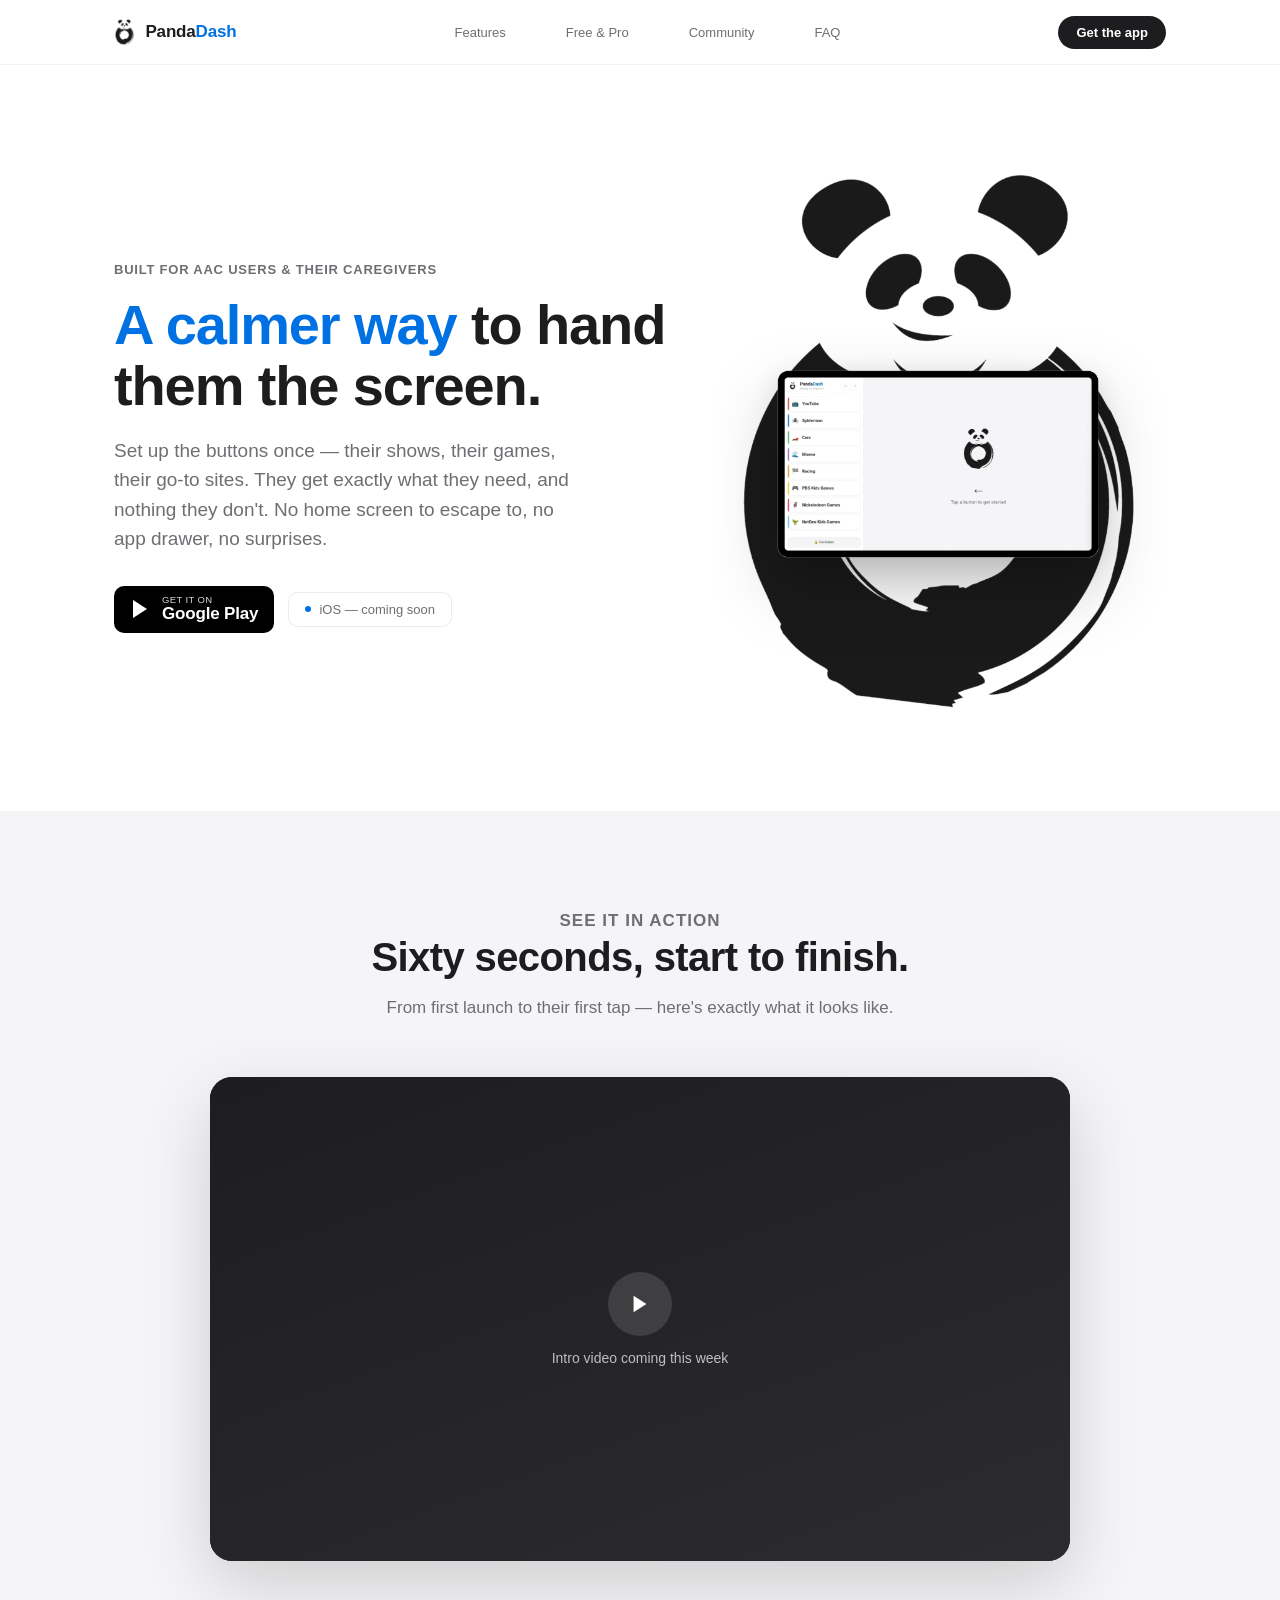
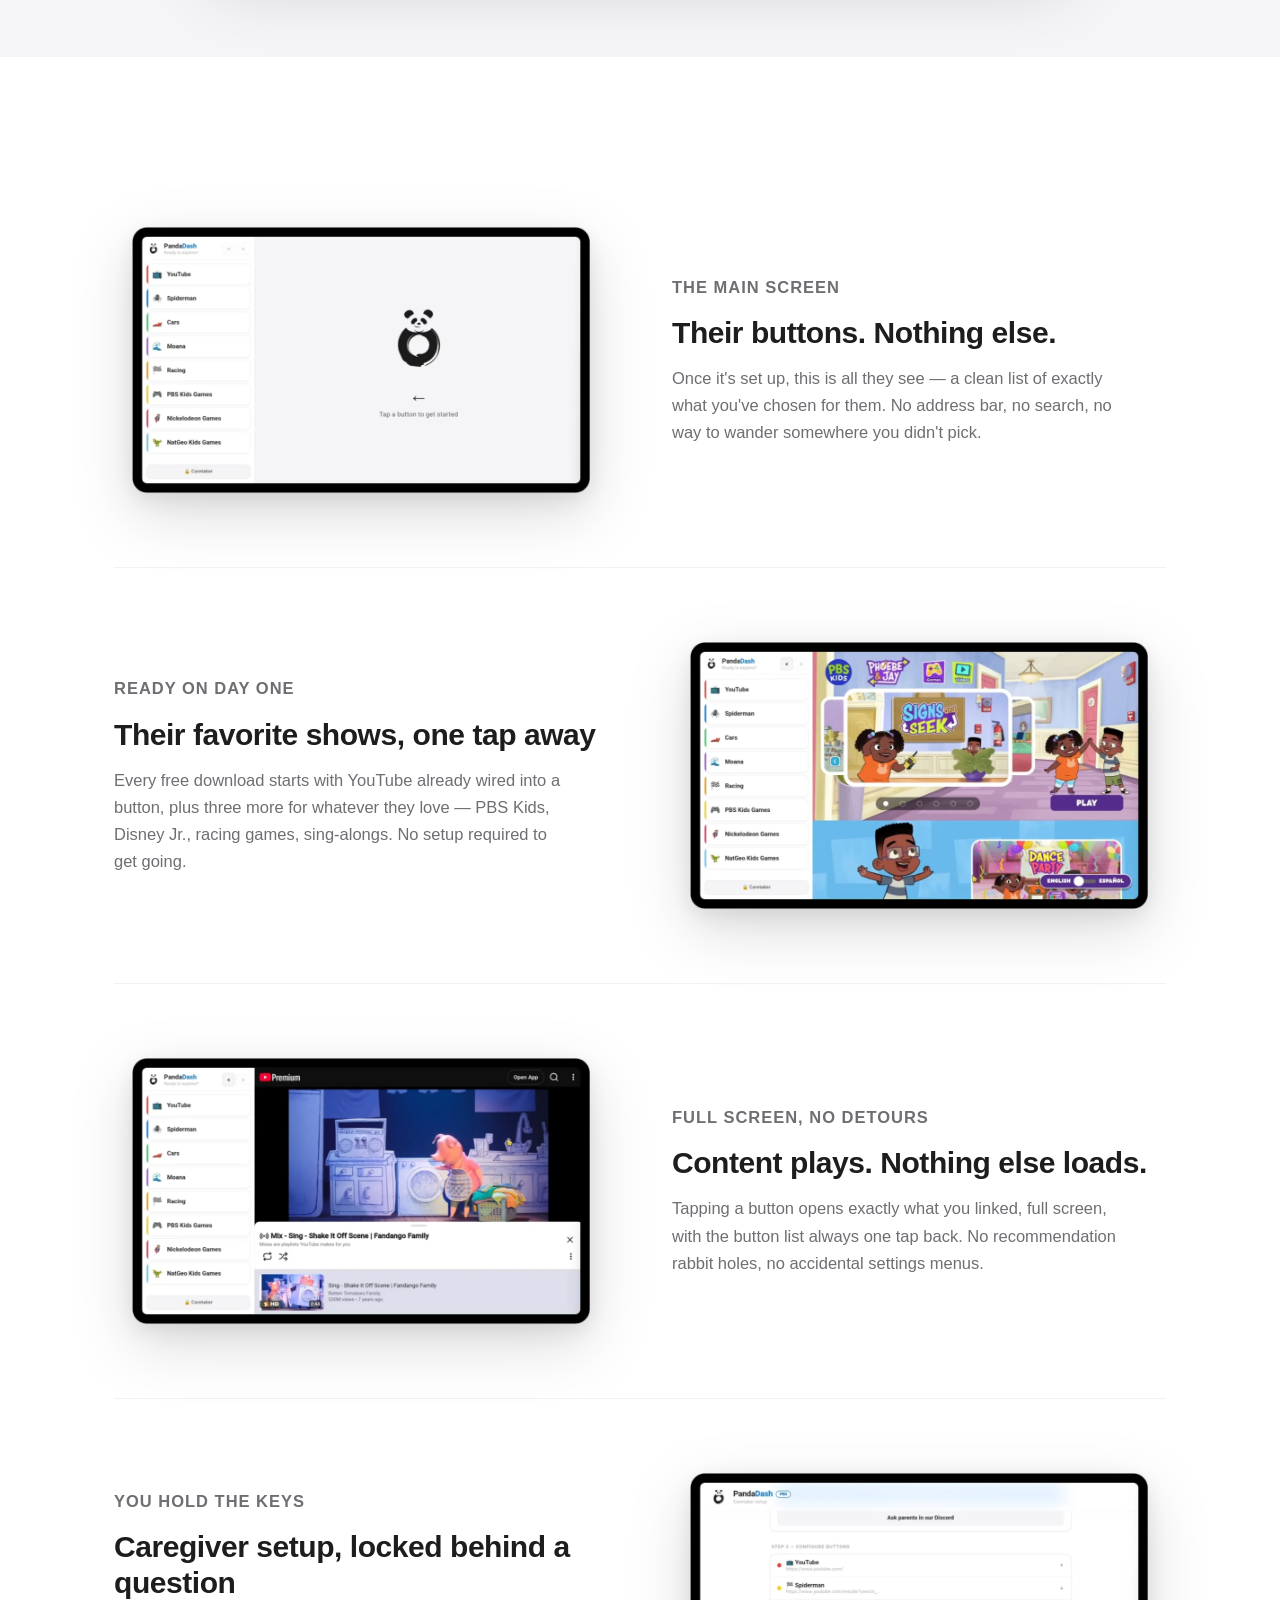
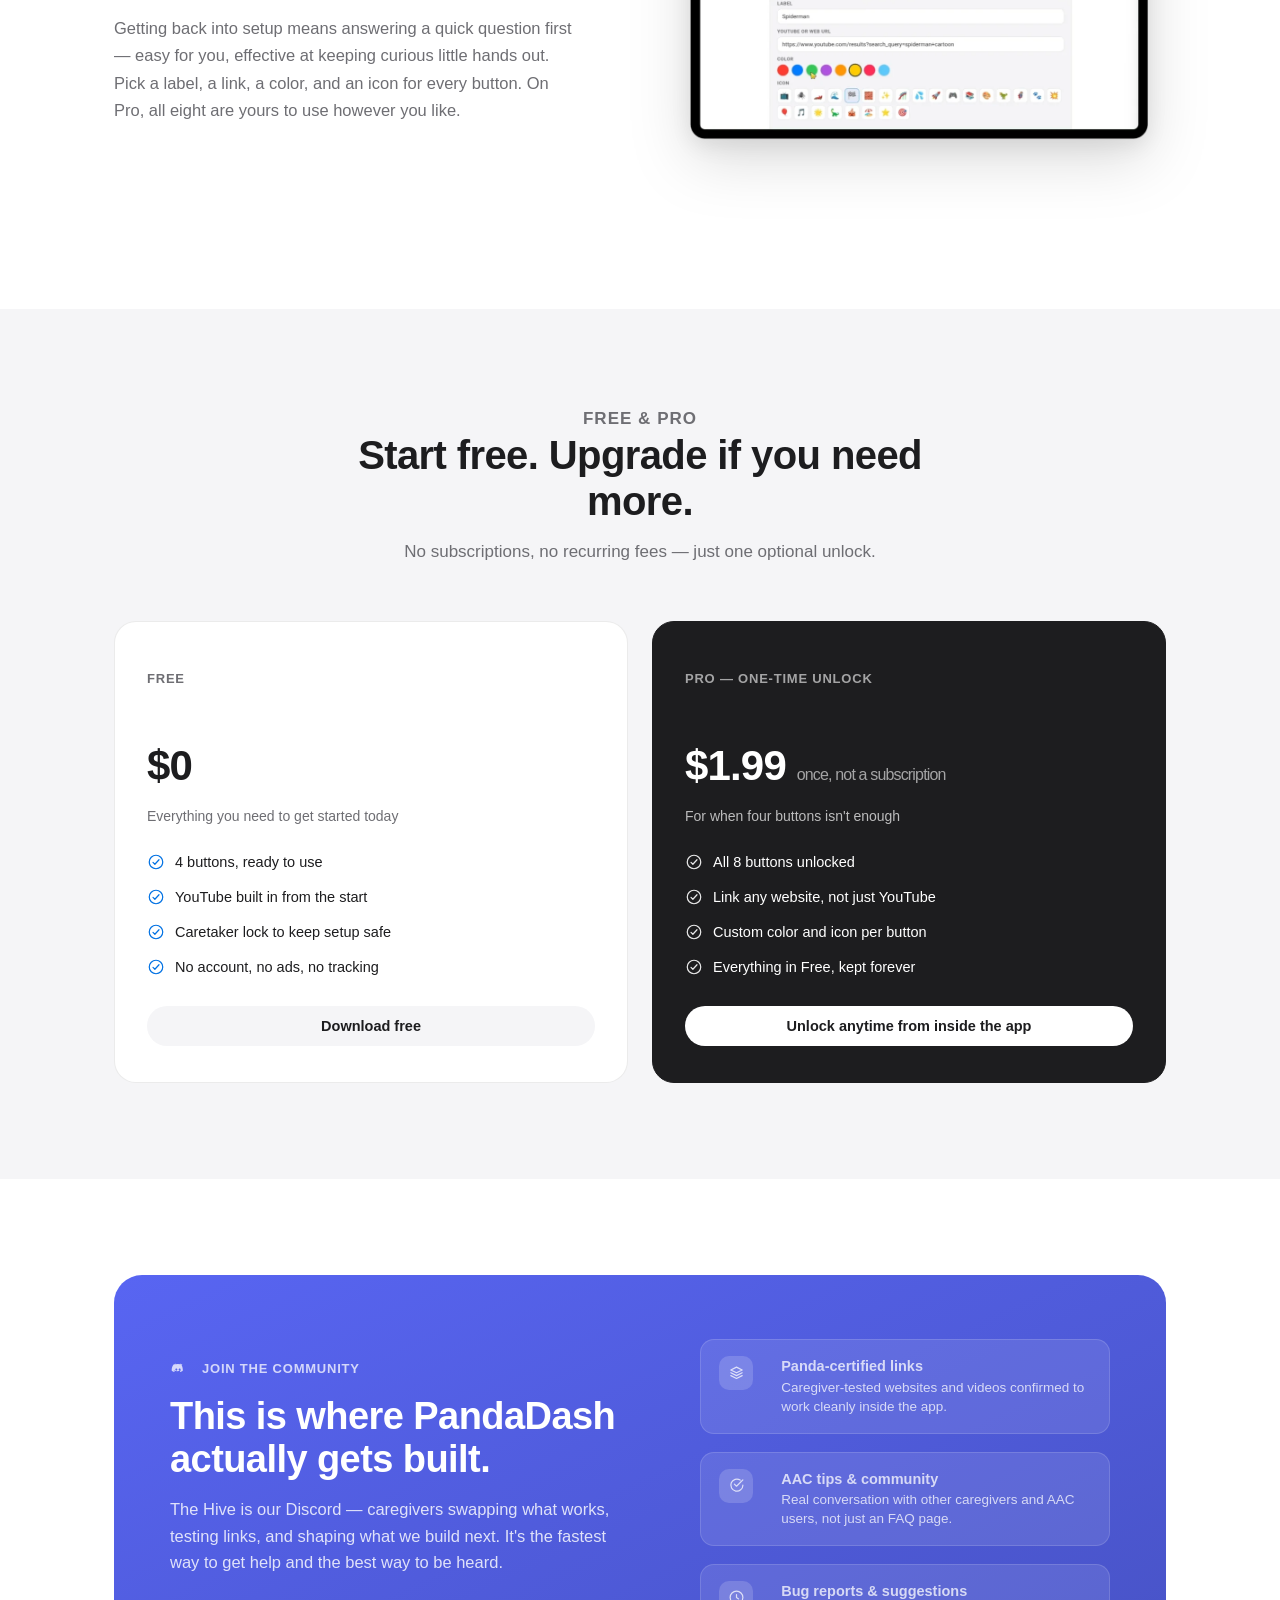
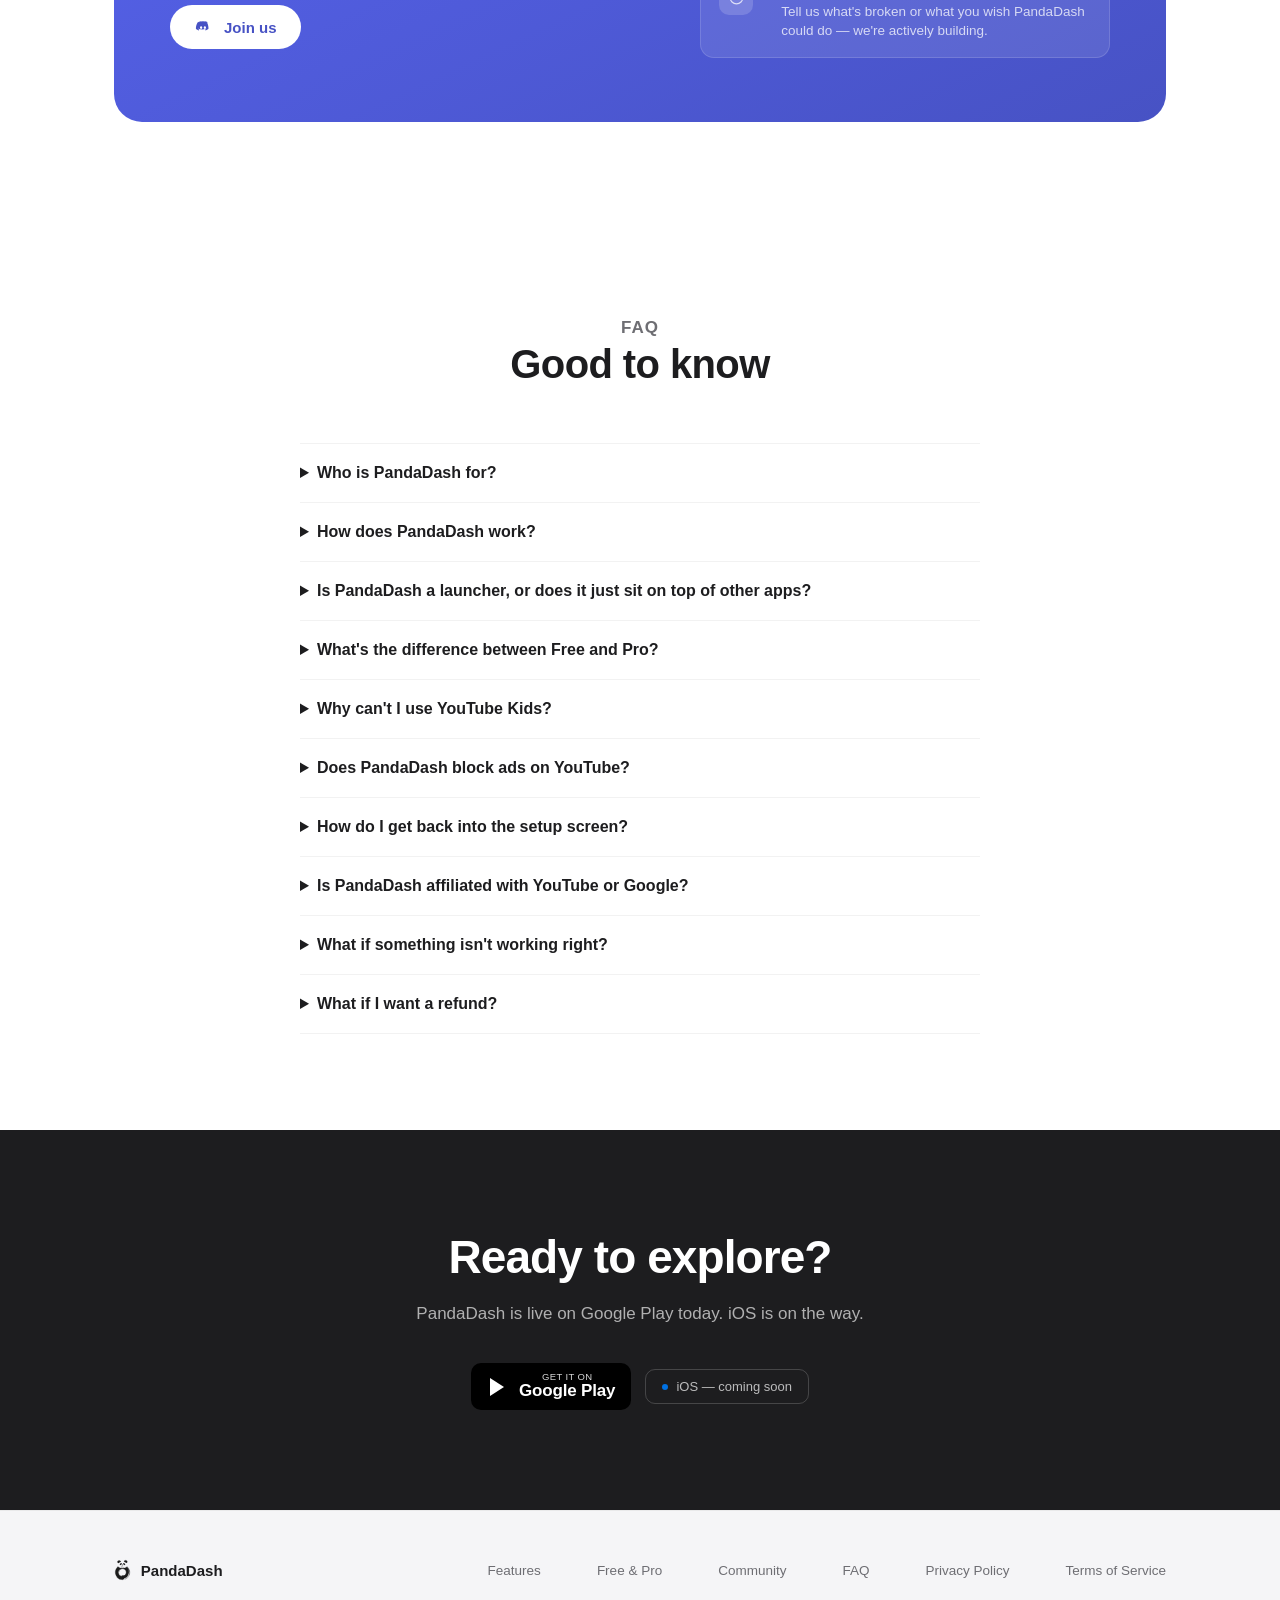
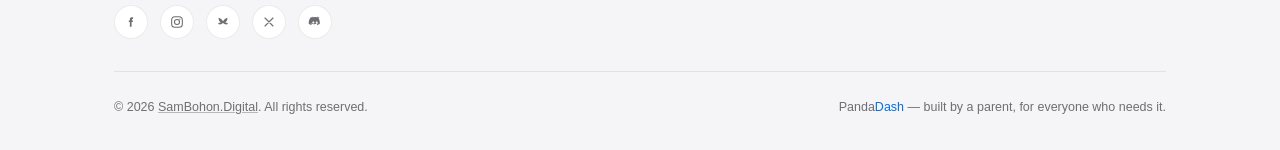
==== index.html @ 67d3b754 "PandaDash website" ====
<!DOCTYPE html>
<html lang="en">
<head>
<meta charset="UTF-8" />
<meta name="viewport" content="width=device-width, initial-scale=1" />
<title>PandaDash AAC — A calmer way to hand them the screen</title>
<meta name="description" content="PandaDash AAC turns any tablet into a simple set of buttons — their shows, their games, nothing else. Built for AAC users, kids, and the caregivers who set them up. Free on Google Play, iOS coming soon." />

<meta property="og:type" content="website" />
<meta property="og:title" content="PandaDash AAC — A calmer way to hand them the screen" />
<meta property="og:description" content="A distraction-free kiosk browser for AAC users and the people who care for them. Free on Google Play." />
<meta property="og:image" content="assets/social-preview.jpg" />
<meta property="og:url" content="https://pandadash.app/" />
<meta name="twitter:card" content="summary_large_image" />
<meta name="twitter:title" content="PandaDash AAC" />
<meta name="twitter:description" content="A calmer way to hand them the screen." />
<meta name="twitter:image" content="assets/social-preview.jpg" />

<meta name="theme-color" content="#1d1d1f" />
<link rel="icon" href="assets/favicon.ico" sizes="any" />
<link rel="apple-touch-icon" href="assets/apple-touch-icon.png" />
<link rel="stylesheet" href="css/styles.css" />
</head>
<body>

<a href="#main" class="visually-hidden-focusable" style="position:absolute;left:-9999px;">Skip to content</a>

<!-- ============ NAV ============ -->
<nav class="site-nav">
  <div class="wrap">
    <a href="#main" class="brand">
      <img src="assets/logo-mark-64.png" alt="" width="28" height="28" />
      <span class="word">Panda<span class="dash">Dash</span></span>
    </a>
    <div class="nav-links">
      <a href="#features">Features</a>
      <a href="#pricing">Free &amp; Pro</a>
      <a href="#community">Community</a>
      <a href="#faq">FAQ</a>
    </div>
    <a href="#download" class="nav-cta">Get the app</a>
  </div>
</nav>

<main id="main">

  <!-- ============ HERO ============ -->
  <header class="hero">
    <div class="wrap">
      <div>
        <p class="eyebrow">Built for AAC users &amp; their caregivers</p>
        <h1><span class="dash">A calmer way</span> to hand them the screen.</h1>
        <p class="lede">Set up the buttons once — their shows, their games, their go-to sites. They get exactly what they need, and nothing they don't. No home screen to escape to, no app drawer, no surprises.</p>
        <div class="btn-row" id="download">
          <a class="play-badge" href="#" aria-label="Get PandaDash on Google Play">
            <svg viewBox="0 0 24 24" fill="none" xmlns="http://www.w3.org/2000/svg"><path d="M5 3L19 12L5 21V3Z" fill="#fff"/></svg>
            <span class="badge-text"><small>GET IT ON</small><strong>Google Play</strong></span>
          </a>
          <span class="ios-badge"><span class="dot"></span> iOS — coming soon</span>
        </div>
      </div>
      <div class="hero-stage">
        <img src="assets/device-kiosk-main.webp" class="hero-float" alt="PandaDash main screen showing a column of large labeled buttons including YouTube, Spiderman, Cars, and Moana" />
      </div>
    </div>
  </header>

  <!-- ============ VIDEO ============ -->
  <section class="bg-mist">
    <div class="wrap">
      <div class="section-head center">
        <p class="eyebrow">See it in action</p>
        <h2>Sixty seconds, start to finish.</h2>
        <p>From first launch to their first tap — here's exactly what it looks like.</p>
      </div>
      <div class="video-frame" id="video-frame">
        <div class="video-fallback">
          <div class="play-circle">
            <svg viewBox="0 0 24 24" xmlns="http://www.w3.org/2000/svg"><path d="M5 3L19 12L5 21V3Z" fill="#fff"/></svg>
          </div>
          <p>Intro video coming this week</p>
        </div>
      </div>
    </div>
  </section>

  <!-- ============ FEATURES ============ -->
  <section id="features">
    <div class="wrap">

      <div class="feature-row">
        <div class="feature-media">
          <img src="assets/device-kiosk-main.webp" alt="PandaDash main screen showing a column of large labeled buttons including YouTube, Spiderman, Cars, and Moana" />
        </div>
        <div class="feature-copy">
          <p class="eyebrow">The main screen</p>
          <h3>Their buttons. Nothing else.</h3>
          <p>Once it's set up, this is all they see — a clean list of exactly what you've chosen for them. No address bar, no search, no way to wander somewhere you didn't pick.</p>
        </div>
      </div>

      <div class="feature-row reverse">
        <div class="feature-media">
          <img src="assets/device-pbskids.webp" alt="A PBS Kids game called Signs and Seek open inside PandaDash" />
        </div>
        <div class="feature-copy">
          <p class="eyebrow">Ready on day one</p>
          <h3>Their favorite shows, one tap away</h3>
          <p>Every free download starts with YouTube already wired into a button, plus three more for whatever they love — PBS Kids, Disney Jr., racing games, sing-alongs. No setup required to get going.</p>
        </div>
      </div>

      <div class="feature-row">
        <div class="feature-media">
          <img src="assets/device-youtube.webp" alt="A YouTube Premium video playing full width inside PandaDash, with the button list still visible on the left" />
        </div>
        <div class="feature-copy">
          <p class="eyebrow">Full screen, no detours</p>
          <h3>Content plays. Nothing else loads.</h3>
          <p>Tapping a button opens exactly what you linked, full screen, with the button list always one tap back. No recommendation rabbit holes, no accidental settings menus.</p>
        </div>
      </div>

      <div class="feature-row reverse">
        <div class="feature-media">
          <img src="assets/device-caretaker.webp" alt="The PandaDash caretaker setup screen, showing a button being configured with a label, URL, color, and icon" />
        </div>
        <div class="feature-copy">
          <p class="eyebrow">You hold the keys</p>
          <h3>Caregiver setup, locked behind a question</h3>
          <p>Getting back into setup means answering a quick question first — easy for you, effective at keeping curious little hands out. Pick a label, a link, a color, and an icon for every button. On Pro, all eight are yours to use however you like.</p>
        </div>
      </div>

    </div>
  </section>

  <!-- ============ PRICING ============ -->
  <section class="bg-mist" id="pricing">
    <div class="wrap">
      <div class="section-head center">
        <p class="eyebrow">Free &amp; Pro</p>
        <h2>Start free. Upgrade if you need more.</h2>
        <p>No subscriptions, no recurring fees — just one optional unlock.</p>
      </div>

      <div class="plans">
        <div class="plan-card">
          <p class="plan-name">Free</p>
          <p class="plan-price">$0</p>
          <p class="plan-sub">Everything you need to get started today</p>
          <ul class="plan-list">
            <li><svg viewBox="0 0 24 24" fill="none"><circle cx="12" cy="12" r="9" stroke="currentColor" stroke-width="1.6"/><path d="M8 12.5L10.5 15L16 9" stroke="currentColor" stroke-width="1.6" stroke-linecap="round" stroke-linejoin="round"/></svg> 4 buttons, ready to use</li>
            <li><svg viewBox="0 0 24 24" fill="none"><circle cx="12" cy="12" r="9" stroke="currentColor" stroke-width="1.6"/><path d="M8 12.5L10.5 15L16 9" stroke="currentColor" stroke-width="1.6" stroke-linecap="round" stroke-linejoin="round"/></svg> YouTube built in from the start</li>
            <li><svg viewBox="0 0 24 24" fill="none"><circle cx="12" cy="12" r="9" stroke="currentColor" stroke-width="1.6"/><path d="M8 12.5L10.5 15L16 9" stroke="currentColor" stroke-width="1.6" stroke-linecap="round" stroke-linejoin="round"/></svg> Caretaker lock to keep setup safe</li>
            <li><svg viewBox="0 0 24 24" fill="none"><circle cx="12" cy="12" r="9" stroke="currentColor" stroke-width="1.6"/><path d="M8 12.5L10.5 15L16 9" stroke="currentColor" stroke-width="1.6" stroke-linecap="round" stroke-linejoin="round"/></svg> No account, no ads, no tracking</li>
          </ul>
          <a class="plan-cta" href="#download">Download free</a>
        </div>

        <div class="plan-card pro">
          <p class="plan-name">Pro — one-time unlock</p>
          <p class="plan-price">$1.99 <small>once, not a subscription</small></p>
          <p class="plan-sub">For when four buttons isn't enough</p>
          <ul class="plan-list">
            <li><svg viewBox="0 0 24 24" fill="none"><circle cx="12" cy="12" r="9" stroke="currentColor" stroke-width="1.6"/><path d="M8 12.5L10.5 15L16 9" stroke="currentColor" stroke-width="1.6" stroke-linecap="round" stroke-linejoin="round"/></svg> All 8 buttons unlocked</li>
            <li><svg viewBox="0 0 24 24" fill="none"><circle cx="12" cy="12" r="9" stroke="currentColor" stroke-width="1.6"/><path d="M8 12.5L10.5 15L16 9" stroke="currentColor" stroke-width="1.6" stroke-linecap="round" stroke-linejoin="round"/></svg> Link any website, not just YouTube</li>
            <li><svg viewBox="0 0 24 24" fill="none"><circle cx="12" cy="12" r="9" stroke="currentColor" stroke-width="1.6"/><path d="M8 12.5L10.5 15L16 9" stroke="currentColor" stroke-width="1.6" stroke-linecap="round" stroke-linejoin="round"/></svg> Custom color and icon per button</li>
            <li><svg viewBox="0 0 24 24" fill="none"><circle cx="12" cy="12" r="9" stroke="currentColor" stroke-width="1.6"/><path d="M8 12.5L10.5 15L16 9" stroke="currentColor" stroke-width="1.6" stroke-linecap="round" stroke-linejoin="round"/></svg> Everything in Free, kept forever</li>
          </ul>
          <span class="plan-cta">Unlock anytime from inside the app</span>
        </div>
      </div>
    </div>
  </section>

  <!-- ============ COMMUNITY / DISCORD ============ -->
  <section id="community">
    <div class="wrap">
      <div class="community">
        <div class="community-grid">
          <div>
            <p class="eyebrow">
              <svg viewBox="0 0 24 24" fill="currentColor" aria-hidden="true"><path d="M18.9 5.5a17 17 0 0 0-3.9-1.3l-.2.4c1.3.4 2.5.9 3.6 1.6a13 13 0 0 0-13 0c1.1-.7 2.3-1.2 3.6-1.6L8.8 4.2A17 17 0 0 0 5 5.5C3 8.6 2.4 11.7 2.6 14.7a12 12 0 0 0 3.7 1.9l.8-1.3c-.6-.2-1.2-.5-1.7-.8.1-.1.3-.2.4-.3a13 13 0 0 0 10.2 0c.1.1.3.2.4.3-.5.3-1.1.6-1.7.8l.8 1.3a12 12 0 0 0 3.7-1.9c.3-3.4-.5-6.5-2-9.2ZM9.5 14.5c-.8 0-1.5-.8-1.5-1.7s.7-1.7 1.5-1.7 1.5.8 1.5 1.7-.7 1.7-1.5 1.7Zm5 0c-.8 0-1.5-.8-1.5-1.7s.7-1.7 1.5-1.7 1.5.8 1.5 1.7-.7 1.7-1.5 1.7Z"/></svg>
              Join the community
            </p>
            <h2>This is where PandaDash actually gets built.</h2>
            <p class="lede">The Hive is our Discord — caregivers swapping what works, testing links, and shaping what we build next. It's the fastest way to get help and the best way to be heard.</p>
            <a class="community-cta" href="https://discord.gg/t9SSaY4AzX" target="_blank" rel="noopener">
              <svg viewBox="0 0 24 24" fill="currentColor" aria-hidden="true"><path d="M18.9 5.5a17 17 0 0 0-3.9-1.3l-.2.4c1.3.4 2.5.9 3.6 1.6a13 13 0 0 0-13 0c1.1-.7 2.3-1.2 3.6-1.6L8.8 4.2A17 17 0 0 0 5 5.5C3 8.6 2.4 11.7 2.6 14.7a12 12 0 0 0 3.7 1.9l.8-1.3c-.6-.2-1.2-.5-1.7-.8.1-.1.3-.2.4-.3a13 13 0 0 0 10.2 0c.1.1.3.2.4.3-.5.3-1.1.6-1.7.8l.8 1.3a12 12 0 0 0 3.7-1.9c.3-3.4-.5-6.5-2-9.2ZM9.5 14.5c-.8 0-1.5-.8-1.5-1.7s.7-1.7 1.5-1.7 1.5.8 1.5 1.7-.7 1.7-1.5 1.7Zm5 0c-.8 0-1.5-.8-1.5-1.7s.7-1.7 1.5-1.7 1.5.8 1.5 1.7-.7 1.7-1.5 1.7Z"/></svg>
              Join us
            </a>
          </div>
          <ul class="community-list">
            <li>
              <span class="ico"><svg viewBox="0 0 24 24" fill="none" stroke="currentColor" stroke-width="1.7" stroke-linecap="round" stroke-linejoin="round"><path d="M12 3l8 4-8 4-8-4 8-4Z"/><path d="M4 11l8 4 8-4"/><path d="M4 15l8 4 8-4"/></svg></span>
              <span><strong>Panda-certified links</strong><span>Caregiver-tested websites and videos confirmed to work cleanly inside the app.</span></span>
            </li>
            <li>
              <span class="ico"><svg viewBox="0 0 24 24" fill="none" stroke="currentColor" stroke-width="1.7" stroke-linecap="round" stroke-linejoin="round"><path d="M21 11.5a8.5 8.5 0 1 1-3.8-7.1"/><path d="M21 4l-9 9-3-3"/></svg></span>
              <span><strong>AAC tips &amp; community</strong><span>Real conversation with other caregivers and AAC users, not just an FAQ page.</span></span>
            </li>
            <li>
              <span class="ico"><svg viewBox="0 0 24 24" fill="none" stroke="currentColor" stroke-width="1.7" stroke-linecap="round" stroke-linejoin="round"><circle cx="12" cy="12" r="9"/><path d="M12 8v4l3 2"/></svg></span>
              <span><strong>Bug reports &amp; suggestions</strong><span>Tell us what's broken or what you wish PandaDash could do — we're actively building.</span></span>
            </li>
          </ul>
        </div>
      </div>
    </div>
  </section>

  <!-- ============ FAQ ============ -->
  <section id="faq">
    <div class="wrap">
      <div class="section-head center">
        <p class="eyebrow">FAQ</p>
        <h2>Good to know</h2>
      </div>

      <div style="max-width:680px;margin:0 auto;">
        <details style="padding:20px 0;border-top:1px solid var(--line-soft);">
          <summary style="cursor:pointer;font-weight:600;font-size:16px;">Who is PandaDash for?</summary>
          <p style="color:var(--ink-soft);margin-top:10px;line-height:1.6;">PandaDash is built for caregivers supporting anyone who needs a calmer, distraction-free way to use a tablet — non-verbal children, AAC users of any age, adults with cognitive or sensory needs, or anyone who benefits from a simple, locked-down screen. It's not limited to kids.</p>
        </details>
        <details style="padding:20px 0;border-top:1px solid var(--line-soft);">
          <summary style="cursor:pointer;font-weight:600;font-size:16px;">How does PandaDash work?</summary>
          <p style="color:var(--ink-soft);margin-top:10px;line-height:1.6;">PandaDash loads the web version of sites like YouTube and gives you, the caregiver, control over which pages are accessible. You set up a handful of buttons in the setup screen, then hand the tablet over — the person using it sees only those buttons, nothing else.</p>
        </details>
        <details style="padding:20px 0;border-top:1px solid var(--line-soft);">
          <summary style="cursor:pointer;font-weight:600;font-size:16px;">Is PandaDash a launcher, or does it just sit on top of other apps?</summary>
          <p style="color:var(--ink-soft);margin-top:10px;line-height:1.6;">You choose. Option A sets PandaDash as the device's home screen, ideal for a tablet that's fully dedicated to this purpose. Option B uses Android's built-in Screen Pinning instead, which is better if the tablet is shared with others or you still want quick access to other apps.</p>
        </details>
        <details style="padding:20px 0;border-top:1px solid var(--line-soft);">
          <summary style="cursor:pointer;font-weight:600;font-size:16px;">What's the difference between Free and Pro?</summary>
          <p style="color:var(--ink-soft);margin-top:10px;line-height:1.6;">Free includes a YouTube button plus three configurable buttons (YouTube links only). Pro unlocks all eight buttons and lets you link to any website, not just YouTube. Pro is a one-time $1.99 purchase, not a subscription.</p>
        </details>
        <details style="padding:20px 0;border-top:1px solid var(--line-soft);">
          <summary style="cursor:pointer;font-weight:600;font-size:16px;">Why can't I use YouTube Kids?</summary>
          <p style="color:var(--ink-soft);margin-top:10px;line-height:1.6;">YouTube Kids actively blocks browser-based apps like PandaDash from running on top of it, so it isn't supported. We recommend regular YouTube with Restricted Mode turned on, and Google Family Link for stronger parental controls.</p>
        </details>
        <details style="padding:20px 0;border-top:1px solid var(--line-soft);">
          <summary style="cursor:pointer;font-weight:600;font-size:16px;">Does PandaDash block ads on YouTube?</summary>
          <p style="color:var(--ink-soft);margin-top:10px;line-height:1.6;">No — we don't control YouTube's behavior, including ads. If ad content is a concern, a YouTube Premium subscription removes ads entirely and is the most reliable way to keep that content out.</p>
        </details>
        <details style="padding:20px 0;border-top:1px solid var(--line-soft);">
          <summary style="cursor:pointer;font-weight:600;font-size:16px;">How do I get back into the setup screen?</summary>
          <p style="color:var(--ink-soft);margin-top:10px;line-height:1.6;">Tap the Caretaker button and answer the simple math question. This keeps the setup screen safely out of reach of the person using the tablet.</p>
        </details>
        <details style="padding:20px 0;border-top:1px solid var(--line-soft);">
          <summary style="cursor:pointer;font-weight:600;font-size:16px;">Is PandaDash affiliated with YouTube or Google?</summary>
          <p style="color:var(--ink-soft);margin-top:10px;line-height:1.6;">No. PandaDash is an independent app and is not affiliated with, endorsed by, or associated with YouTube, Google, or any other site it can load. We don't control how those sites behave.</p>
        </details>
        <details style="padding:20px 0;border-top:1px solid var(--line-soft);">
          <summary style="cursor:pointer;font-weight:600;font-size:16px;">What if something isn't working right?</summary>
          <p style="color:var(--ink-soft);margin-top:10px;line-height:1.6;"><a class="inline-link" href="https://discord.gg/t9SSaY4AzX" target="_blank" rel="noopener" style="color:var(--blue);text-decoration:underline;">Join our Discord</a> — it's the best way to reach us directly, report a bug, or ask a question. We use it to share updates and hear from the people actually using the app.</p>
        </details>
        <details style="padding:20px 0;border-top:1px solid var(--line-soft);border-bottom:1px solid var(--line-soft);">
          <summary style="cursor:pointer;font-weight:600;font-size:16px;">What if I want a refund?</summary>
          <p style="color:var(--ink-soft);margin-top:10px;line-height:1.6;">Pro purchases go through Google Play and follow Google Play's standard refund policy. We don't process payments or refunds directly — Google handles that on our behalf.</p>
        </details>
      </div>
    </div>
  </section>

  <!-- ============ CTA BAND ============ -->
  <section class="cta-band">
    <div class="wrap">
      <h2>Ready to explore?</h2>
      <p>PandaDash is live on Google Play today. iOS is on the way.</p>
      <div class="btn-row">
        <a class="play-badge" href="#" aria-label="Get PandaDash on Google Play">
          <svg viewBox="0 0 24 24" fill="none" xmlns="http://www.w3.org/2000/svg"><path d="M5 3L19 12L5 21V3Z" fill="#fff"/></svg>
          <span class="badge-text"><small>GET IT ON</small><strong>Google Play</strong></span>
        </a>
        <span class="ios-badge"><span class="dot"></span> iOS — coming soon</span>
      </div>
    </div>
  </section>

</main>

<!-- ============ FOOTER ============ -->
<footer>
  <div class="wrap">
    <div class="footer-top">
      <a href="#main" class="footer-brand">
        <img src="assets/logo-mark-64.png" alt="" height="22" />
        PandaDash
      </a>
      <div class="footer-links">
        <a href="#features">Features</a>
        <a href="#pricing">Free &amp; Pro</a>
        <a href="#community">Community</a>
        <a href="#faq">FAQ</a>
        <a href="privacy.html">Privacy Policy</a>
        <a href="terms.html">Terms of Service</a>
      </div>
      <div class="social-row">
        <a href="https://www.facebook.com/profile.php?id=61590973378617" target="_blank" rel="noopener" aria-label="PandaDash on Facebook">
          <svg viewBox="0 0 24 24" fill="currentColor"><path d="M13.5 9.6V8.2c0-.6.4-.8.7-.8H15V5h-2c-2.2 0-2.7 1.7-2.7 2.7v1.9H8.7v2.3h1.6V19h2.6v-7.1h1.8l.2-2.3h-2.4Z"/></svg>
        </a>
        <a href="https://www.instagram.com/pandadashaac/" target="_blank" rel="noopener" aria-label="PandaDash on Instagram">
          <svg viewBox="0 0 24 24" fill="none" stroke="currentColor" stroke-width="1.6"><rect x="4" y="4" width="16" height="16" rx="5"/><circle cx="12" cy="12" r="3.8"/><circle cx="16.3" cy="7.7" r="0.9" fill="currentColor" stroke="none"/></svg>
        </a>
        <a href="https://bsky.app/profile/pandadashaac.bsky.social" target="_blank" rel="noopener" aria-label="PandaDash on Bluesky">
          <svg viewBox="0 0 24 24" fill="currentColor"><path d="M12 11.2c-1.4-2.9-4.2-5.2-6.6-5.5-.3 2.7 1 5.7 3.2 6.9-2.2.1-3.4 1-4.1 1.9 1.6 1.5 4.7 1.7 7.5-.9 2.8 2.6 5.9 2.4 7.5.9-.7-.9-1.9-1.8-4.1-1.9 2.2-1.2 3.5-4.2 3.2-6.9-2.4.3-5.2 2.6-6.6 5.5Z"/></svg>
        </a>
        <a href="https://x.com/PandaDashAAC" target="_blank" rel="noopener" aria-label="PandaDash on X">
          <svg viewBox="0 0 24 24" fill="none" stroke="currentColor" stroke-width="1.7" stroke-linecap="round"><path d="M6 6l12 12M18 6L6 18"/></svg>
        </a>
        <a href="https://discord.gg/t9SSaY4AzX" target="_blank" rel="noopener" aria-label="PandaDash on Discord">
          <svg viewBox="0 0 24 24" fill="currentColor"><path d="M18.9 5.5a17 17 0 0 0-3.9-1.3l-.2.4c1.3.4 2.5.9 3.6 1.6a13 13 0 0 0-13 0c1.1-.7 2.3-1.2 3.6-1.6L8.8 4.2A17 17 0 0 0 5 5.5C3 8.6 2.4 11.7 2.6 14.7a12 12 0 0 0 3.7 1.9l.8-1.3c-.6-.2-1.2-.5-1.7-.8.1-.1.3-.2.4-.3a13 13 0 0 0 10.2 0c.1.1.3.2.4.3-.5.3-1.1.6-1.7.8l.8 1.3a12 12 0 0 0 3.7-1.9c.3-3.4-.5-6.5-2-9.2ZM9.5 14.5c-.8 0-1.5-.8-1.5-1.7s.7-1.7 1.5-1.7 1.5.8 1.5 1.7-.7 1.7-1.5 1.7Zm5 0c-.8 0-1.5-.8-1.5-1.7s.7-1.7 1.5-1.7 1.5.8 1.5 1.7-.7 1.7-1.5 1.7Z"/></svg>
        </a>
      </div>
    </div>
    <div class="footer-bottom">
      <span>© 2026 <a href="https://sambohon.digital/" target="_blank" rel="noopener" style="color:inherit;text-decoration:underline;text-decoration-color:rgba(0,0,0,0.25);">SamBohon.Digital</a>. All rights reserved.</span>
      <span><span class="word">Panda<span class="dash">Dash</span></span> — built by a parent, for everyone who needs it.</span>
    </div>
  </div>
</footer>

<script src="js/main.js"></script>
</body>
</html>
---- css/styles.css ----
/* ===========================================================
   PandaDash AAC — site styles
   Apple-clean structure, black/white, blue highlights
   =========================================================== */

:root {
  --ink: #1d1d1f;
  --ink-soft: #6e6e73;
  --paper: #ffffff;
  --mist: #f5f5f7;
  --mist-deep: #e8e8ed;
  --blue: #0071e3;
  --blue-deep: #0058b3;
  --line: rgba(0, 0, 0, 0.08);
  --line-soft: rgba(0, 0, 0, 0.05);

  /* community section accent — Discord's own brand color */
  --discord: #5865f2;
  --discord-deep: #4752c4;

  --shadow-sm: 0 2px 10px rgba(0, 0, 0, 0.06);
  --shadow-md: 0 12px 40px rgba(0, 0, 0, 0.10);
  --shadow-lg: 0 24px 70px rgba(0, 0, 0, 0.16);

  --maxw: 1100px;
  --radius: 18px;
}

* { box-sizing: border-box; }
html { scroll-behavior: smooth; }

@media (prefers-reduced-motion: reduce) {
  html { scroll-behavior: auto; }
  * { animation-duration: 0.001ms !important; animation-iteration-count: 1 !important; transition-duration: 0.001ms !important; }
}

body {
  margin: 0;
  font-family: -apple-system, BlinkMacSystemFont, "SF Pro Text", "SF Pro Display",
    "Inter", "Segoe UI", Helvetica, Arial, sans-serif;
  color: var(--ink);
  background: var(--paper);
  -webkit-font-smoothing: antialiased;
  text-rendering: optimizeLegibility;
}

img { max-width: 100%; display: block; }

a { color: inherit; text-decoration: none; }

:focus-visible {
  outline: 2px solid var(--blue);
  outline-offset: 3px;
  border-radius: 4px;
}

.wrap {
  max-width: var(--maxw);
  margin: 0 auto;
  padding: 0 24px;
}

/* ---------- Brand wordmark ---------- */
.dash { color: var(--blue); }

/* ---------- Nav ---------- */
.site-nav {
  position: sticky;
  top: 0;
  z-index: 50;
  background: rgba(255, 255, 255, 0.8);
  backdrop-filter: saturate(180%) blur(20px);
  -webkit-backdrop-filter: saturate(180%) blur(20px);
  border-bottom: 1px solid var(--line-soft);
}

.site-nav .wrap {
  display: flex;
  align-items: center;
  justify-content: space-between;
  height: 64px;
}

.brand {
  display: flex;
  align-items: center;
  gap: 10px;
  font-size: 17px;
  font-weight: 600;
  letter-spacing: -0.01em;
}

.brand img { height: 28px; width: auto; }

.nav-links {
  display: flex;
  align-items: center;
  gap: 30px;
  font-size: 13px;
  color: var(--ink-soft);
  font-weight: 500;
}
.nav-links a { margin-left: 30px; }
.nav-links a:first-child { margin-left: 0; }

.nav-links a:hover { color: var(--ink); }

.nav-cta {
  background: var(--ink);
  color: var(--paper);
  font-size: 13px;
  font-weight: 600;
  padding: 9px 18px;
  border-radius: 100px;
  transition: background 0.2s ease, transform 0.2s ease;
}
.nav-cta:hover { background: var(--blue); }

.nav-toggle { display: none; }

/* ---------- Buttons / badges ---------- */
.btn-row {
  display: flex;
  flex-wrap: wrap;
  align-items: center;
  gap: 14px;
}

.play-badge {
  display: inline-flex;
  align-items: center;
  gap: 10px;
  background: #000;
  color: #fff;
  border-radius: 10px;
  padding: 9px 16px 9px 14px;
  transition: transform 0.2s ease, box-shadow 0.2s ease;
}
.play-badge:hover { transform: translateY(-1px); box-shadow: var(--shadow-md); }
.play-badge svg { width: 24px; height: 24px; flex-shrink: 0; }
.play-badge .badge-text { line-height: 1.1; white-space: nowrap; }
.play-badge .badge-text small { display: block; font-size: 9.5px; letter-spacing: 0.04em; opacity: 0.85; white-space: nowrap; }
.play-badge .badge-text strong { display: block; font-size: 17px; font-weight: 600; font-family: "Segoe UI", Roboto, Arial, sans-serif; letter-spacing: -0.01em; white-space: nowrap; }

.ios-badge {
  display: inline-flex;
  align-items: center;
  gap: 8px;
  border: 1px solid var(--line);
  color: var(--ink-soft);
  border-radius: 10px;
  padding: 9px 16px;
  font-size: 13px;
  font-weight: 500;
  background: var(--paper);
}
.ios-badge .dot {
  width: 6px; height: 6px; border-radius: 50%;
  background: var(--blue);
  flex-shrink: 0;
}

/* ---------- Hero ---------- */
.hero {
  padding: 96px 0 90px;
}

.hero .wrap {
  display: grid;
  grid-template-columns: 1.1fr 0.9fr;
  gap: 40px;
  align-items: center;
}

.eyebrow {
  display: block;
  font-size: 13px;
  font-weight: 700;
  letter-spacing: 0.06em;
  text-transform: uppercase;
  color: var(--ink-soft);
  margin-bottom: 18px;
}

.hero h1 {
  font-size: clamp(36px, 5vw, 56px);
  line-height: 1.08;
  letter-spacing: -0.02em;
  font-weight: 700;
  margin: 0 0 20px;
}

.hero .lede {
  font-size: 19px;
  line-height: 1.55;
  color: var(--ink-soft);
  max-width: 460px;
  margin: 0 0 32px;
}

/* The "stage": panda logo as the background, with the screen floating
   centered on top, nestled into the circular swirl. */
.hero-stage {
  position: relative;
  min-height: 560px;
  border-radius: 28px;
  overflow: hidden;
  background-color: var(--paper);
  background-image: url(../assets/logo-mark.png);
  background-size: cover;
  background-position: center;
  display: flex;
  align-items: center;
  justify-content: center;
}

.hero-float {
  width: 76%;
  margin-top: 46px;
  filter: drop-shadow(0 28px 34px rgba(0, 0, 0, 0.22)) drop-shadow(0 8px 14px rgba(0, 0, 0, 0.12));
}

/* ---------- Section scaffolding ---------- */
section { padding: 96px 0; }
.section-tight { padding: 72px 0; }

.section-head {
  max-width: 640px;
  margin: 0 0 56px;
}
.section-head.center { margin-left: auto; margin-right: auto; text-align: center; }

.section-head h2 {
  font-size: clamp(28px, 3.6vw, 40px);
  line-height: 1.15;
  letter-spacing: -0.015em;
  font-weight: 700;
  margin: 0 0 14px;
}

.section-head p {
  font-size: 17px;
  line-height: 1.6;
  color: var(--ink-soft);
  margin: 0;
}

.bg-mist { background: var(--mist); }

/* ---------- Video section ---------- */
.video-frame {
  position: relative;
  max-width: 860px;
  margin: 0 auto;
  border-radius: 22px;
  overflow: hidden;
  box-shadow: var(--shadow-lg);
  background: #000;
  aspect-ratio: 16 / 9;
}

.video-frame iframe,
.video-frame .video-fallback {
  position: absolute;
  inset: 0;
  width: 100%;
  height: 100%;
  border: 0;
}

.video-fallback {
  display: flex;
  flex-direction: column;
  align-items: center;
  justify-content: center;
  gap: 14px;
  background: linear-gradient(160deg, #1d1d1f, #2c2c30);
  color: #fff;
  cursor: default;
}

.video-fallback .play-circle {
  width: 64px;
  height: 64px;
  border-radius: 50%;
  background: rgba(255, 255, 255, 0.12);
  display: flex;
  align-items: center;
  justify-content: center;
}
.video-fallback .play-circle svg { width: 22px; height: 22px; fill: #fff; }
.video-fallback p { font-size: 14px; color: rgba(255, 255, 255, 0.7); margin: 0; }

/* ---------- Feature rows ---------- */
.feature-row {
  display: grid;
  grid-template-columns: 1fr 1fr;
  gap: 64px;
  align-items: center;
  padding: 56px 0;
  border-top: 1px solid var(--line-soft);
}
.feature-row:first-of-type { border-top: none; }

.feature-row.reverse .feature-media { order: 2; }
.feature-row.reverse .feature-copy { order: 1; }

.feature-copy .eyebrow { margin-bottom: 14px; }

.feature-copy h3 {
  font-size: clamp(24px, 3vw, 30px);
  letter-spacing: -0.015em;
  font-weight: 700;
  line-height: 1.2;
  margin: 0 0 14px;
}

.feature-copy p {
  font-size: 16.5px;
  line-height: 1.65;
  color: var(--ink-soft);
  margin: 0 0 0;
  max-width: 460px;
}

.feature-media img {
  width: 100%;
  filter: drop-shadow(0 20px 30px rgba(0, 0, 0, 0.14)) drop-shadow(0 6px 10px rgba(0, 0, 0, 0.08));
}

/* ---------- Pricing cards ---------- */
.plans {
  display: grid;
  grid-template-columns: 1fr 1fr;
  gap: 24px;
}

.plan-card {
  background: var(--paper);
  border: 1px solid var(--line);
  border-radius: 22px;
  padding: 36px 32px;
  display: flex;
  flex-direction: column;
}

.plan-card.pro {
  background: var(--ink);
  color: var(--paper);
  border-color: var(--ink);
  position: relative;
}

.plan-name {
  font-size: 13px;
  font-weight: 700;
  letter-spacing: 0.06em;
  text-transform: uppercase;
  color: var(--ink-soft);
  margin-bottom: 14px;
}
.plan-card.pro .plan-name { color: rgba(255,255,255,0.6); }

.plan-price {
  font-size: 42px;
  font-weight: 700;
  letter-spacing: -0.02em;
  margin-bottom: 4px;
}
.plan-price small { font-size: 16px; font-weight: 500; color: var(--ink-soft); }
.plan-card.pro .plan-price small { color: rgba(255,255,255,0.6); }

.plan-sub {
  font-size: 14px;
  color: var(--ink-soft);
  margin-bottom: 28px;
}
.plan-card.pro .plan-sub { color: rgba(255,255,255,0.7); }

.plan-list {
  list-style: none;
  margin: 0 0 28px;
  padding: 0;
  display: flex;
  flex-direction: column;
  gap: 13px;
  flex-grow: 1;
}

.plan-list li {
  display: flex;
  align-items: flex-start;
  gap: 10px;
  font-size: 14.5px;
  line-height: 1.5;
}

.plan-list svg { width: 18px; height: 18px; flex-shrink: 0; margin-top: 1px; }
.plan-card:not(.pro) .plan-list svg { color: var(--blue); }
.plan-card.pro .plan-list svg { color: var(--paper); opacity: 0.9; }

.plan-cta {
  display: inline-flex;
  align-items: center;
  justify-content: center;
  padding: 12px 20px;
  border-radius: 100px;
  font-size: 14.5px;
  font-weight: 600;
  background: var(--mist);
  color: var(--ink);
}
.plan-card.pro .plan-cta { background: var(--paper); color: var(--ink); }

/* ---------- Community / Discord ---------- */
.community {
  background: linear-gradient(155deg, var(--discord) 0%, var(--discord-deep) 100%);
  border-radius: 28px;
  padding: 64px 56px;
  color: #fff;
  position: relative;
  overflow: hidden;
}

.community-grid {
  display: grid;
  grid-template-columns: 1fr 0.85fr;
  gap: 48px;
  align-items: center;
  position: relative;
  z-index: 1;
}

.community .eyebrow {
  color: rgba(255, 255, 255, 0.75);
  display: flex;
  align-items: center;
  gap: 8px;
}
.community .eyebrow svg { width: 16px; height: 16px; margin-right: 8px; }

.community h2 {
  font-size: clamp(28px, 3.6vw, 38px);
  letter-spacing: -0.015em;
  font-weight: 700;
  margin: 0 0 14px;
  line-height: 1.15;
}

.community p.lede {
  font-size: 16.5px;
  line-height: 1.6;
  color: rgba(255, 255, 255, 0.82);
  max-width: 460px;
  margin: 0 0 30px;
}

.community-cta {
  display: inline-flex;
  align-items: center;
  gap: 10px;
  background: #fff;
  color: var(--discord-deep);
  font-weight: 700;
  font-size: 15px;
  padding: 13px 24px;
  border-radius: 100px;
  transition: transform 0.2s ease, box-shadow 0.2s ease;
}
.community-cta:hover { transform: translateY(-1px); box-shadow: 0 12px 30px rgba(0,0,0,0.25); }
.community-cta svg { width: 18px; height: 18px; margin-right: 2px; }

.community-list {
  list-style: none;
  margin: 0;
  padding: 0;
  display: flex;
  flex-direction: column;
  gap: 18px;
}
.community-list li {
  display: flex;
  align-items: flex-start;
  gap: 14px;
  background: rgba(255, 255, 255, 0.1);
  border: 1px solid rgba(255, 255, 255, 0.14);
  border-radius: 14px;
  padding: 16px 18px;
}
.community-list .ico {
  margin-right: 14px;
  width: 34px;
  height: 34px;
  border-radius: 10px;
  background: rgba(255, 255, 255, 0.16);
  display: flex;
  align-items: center;
  justify-content: center;
  flex-shrink: 0;
}
.community-list .ico svg { width: 17px; height: 17px; }
.community-list strong { display: block; font-size: 14.5px; margin-bottom: 2px; }
.community-list span { display: block; font-size: 13.5px; color: rgba(255, 255, 255, 0.75); line-height: 1.4; }

/* ---------- Footer social icons ---------- */
.social-row {
  display: flex;
  align-items: center;
  gap: 12px;
}
.social-row a {
  width: 34px;
  height: 34px;
  border-radius: 50%;
  display: flex;
  align-items: center;
  justify-content: center;
  background: var(--paper);
  border: 1px solid var(--line);
  color: var(--ink-soft);
  transition: color 0.2s ease, border-color 0.2s ease;
}
.social-row a:hover { color: var(--blue); border-color: var(--blue); }
.social-row svg { width: 16px; height: 16px; }

/* ---------- CTA band ---------- */
.cta-band {
  background: var(--ink);
  color: var(--paper);
  text-align: center;
  padding: 100px 0;
}

.cta-band h2 {
  font-size: clamp(30px, 4.4vw, 46px);
  letter-spacing: -0.02em;
  font-weight: 700;
  margin: 0 0 16px;
}

.cta-band p {
  font-size: 17px;
  color: rgba(255, 255, 255, 0.65);
  max-width: 480px;
  margin: 0 auto 36px;
  line-height: 1.6;
}

.cta-band .btn-row { justify-content: center; }
.cta-band .ios-badge { border-color: rgba(255,255,255,0.18); color: rgba(255,255,255,0.7); background: transparent; }

/* ---------- Footer ---------- */
footer {
  border-top: 1px solid var(--line-soft);
  padding: 48px 0 36px;
  background: var(--mist);
}

.footer-top {
  display: flex;
  justify-content: space-between;
  align-items: center;
  flex-wrap: wrap;
  gap: 24px;
  padding-bottom: 32px;
  margin-bottom: 28px;
  border-bottom: 1px solid var(--line);
}

.footer-brand { display: flex; align-items: center; gap: 10px; font-weight: 600; font-size: 15px; }
.footer-brand img { height: 22px; width: auto; }

.footer-links {
  display: flex;
  gap: 28px;
  flex-wrap: wrap;
  font-size: 13.5px;
  color: var(--ink-soft);
}
.footer-links a { margin-left: 28px; }
.footer-links a:first-child { margin-left: 0; }
.footer-links a:hover { color: var(--ink); }

.footer-bottom {
  display: flex;
  justify-content: space-between;
  flex-wrap: wrap;
  gap: 12px;
  font-size: 12.5px;
  color: var(--ink-soft);
}

/* ---------- Legal pages ---------- */
.legal {
  padding: 64px 0 100px;
}
.legal .wrap { max-width: 720px; }
.legal h1 {
  font-size: clamp(32px, 4vw, 44px);
  letter-spacing: -0.02em;
  margin: 0 0 6px;
}
.legal .updated { color: var(--ink-soft); font-size: 14px; margin-bottom: 48px; }
.legal h2 {
  font-size: 21px;
  margin: 40px 0 12px;
  letter-spacing: -0.01em;
}
.legal p, .legal li {
  font-size: 16px;
  line-height: 1.7;
  color: #3a3a3c;
}
.legal ul { padding-left: 20px; }
.legal a.inline-link { color: var(--blue); text-decoration: underline; text-decoration-color: rgba(0,113,227,0.3); }
.legal .note {
  background: var(--mist);
  border-radius: 14px;
  padding: 18px 20px;
  font-size: 14.5px;
  color: var(--ink-soft);
  margin-top: 44px;
}

/* ---------- Scroll reveal (subtle, single-pass) ---------- */
.reveal {
  opacity: 0;
  transform: translateY(14px);
  transition: opacity 0.6s ease, transform 0.6s ease;
}
.reveal.is-visible {
  opacity: 1;
  transform: translateY(0);
}

/* ---------- Responsive ---------- */
@media (max-width: 860px) {
  .nav-links { display: none; }
  .hero .wrap { grid-template-columns: 1fr; }
  .hero-stage { display: none; }
  .hero .lede { max-width: none; }
  .feature-row { grid-template-columns: 1fr; gap: 28px; }
  .feature-row.reverse .feature-media { order: 1; }
  .feature-row.reverse .feature-copy { order: 2; }
  .feature-copy p { max-width: none; }
  .plans { grid-template-columns: 1fr; }
  section { padding: 64px 0; }
  .cta-band { padding: 72px 0; }
  .community { padding: 44px 28px; }
  .community-grid { grid-template-columns: 1fr; gap: 32px; }
}

@media (max-width: 520px) {
  .hero { padding: 48px 0 40px; }
  .footer-top, .footer-bottom { flex-direction: column; align-items: flex-start; }
}
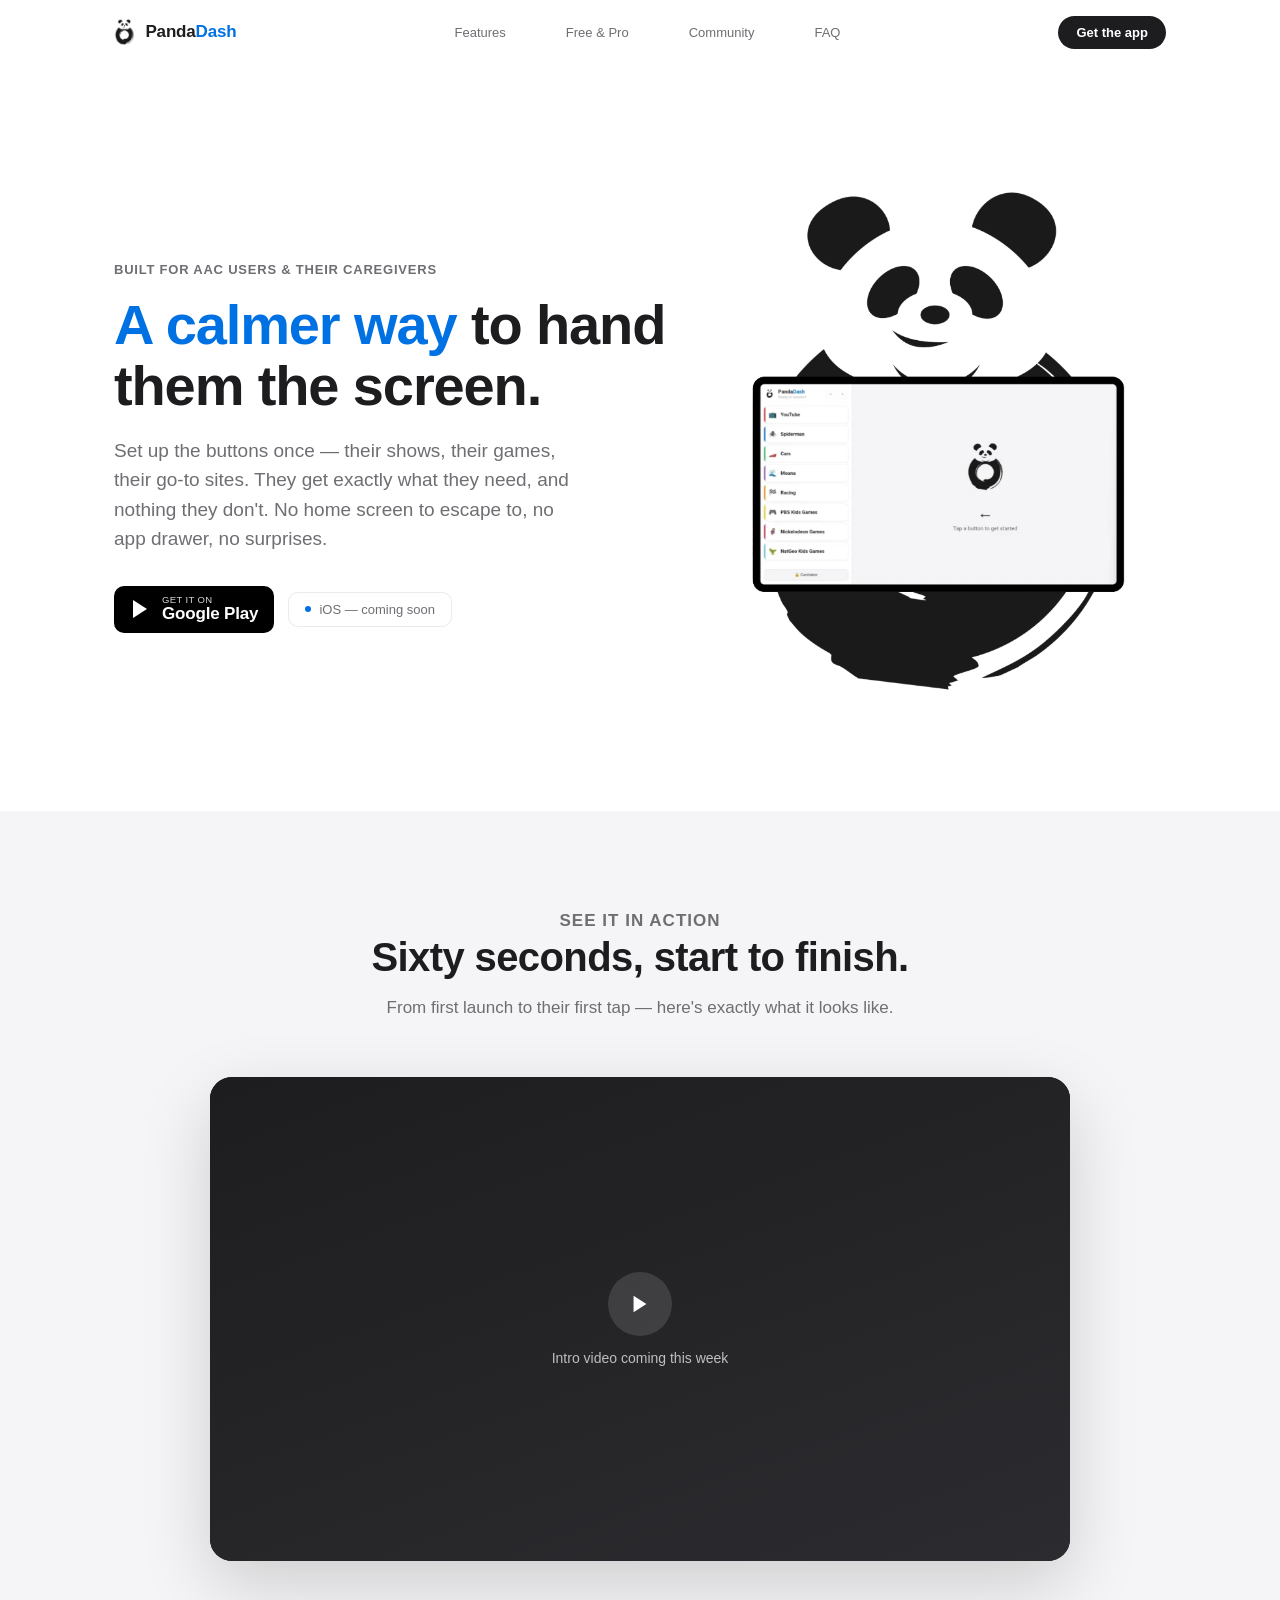
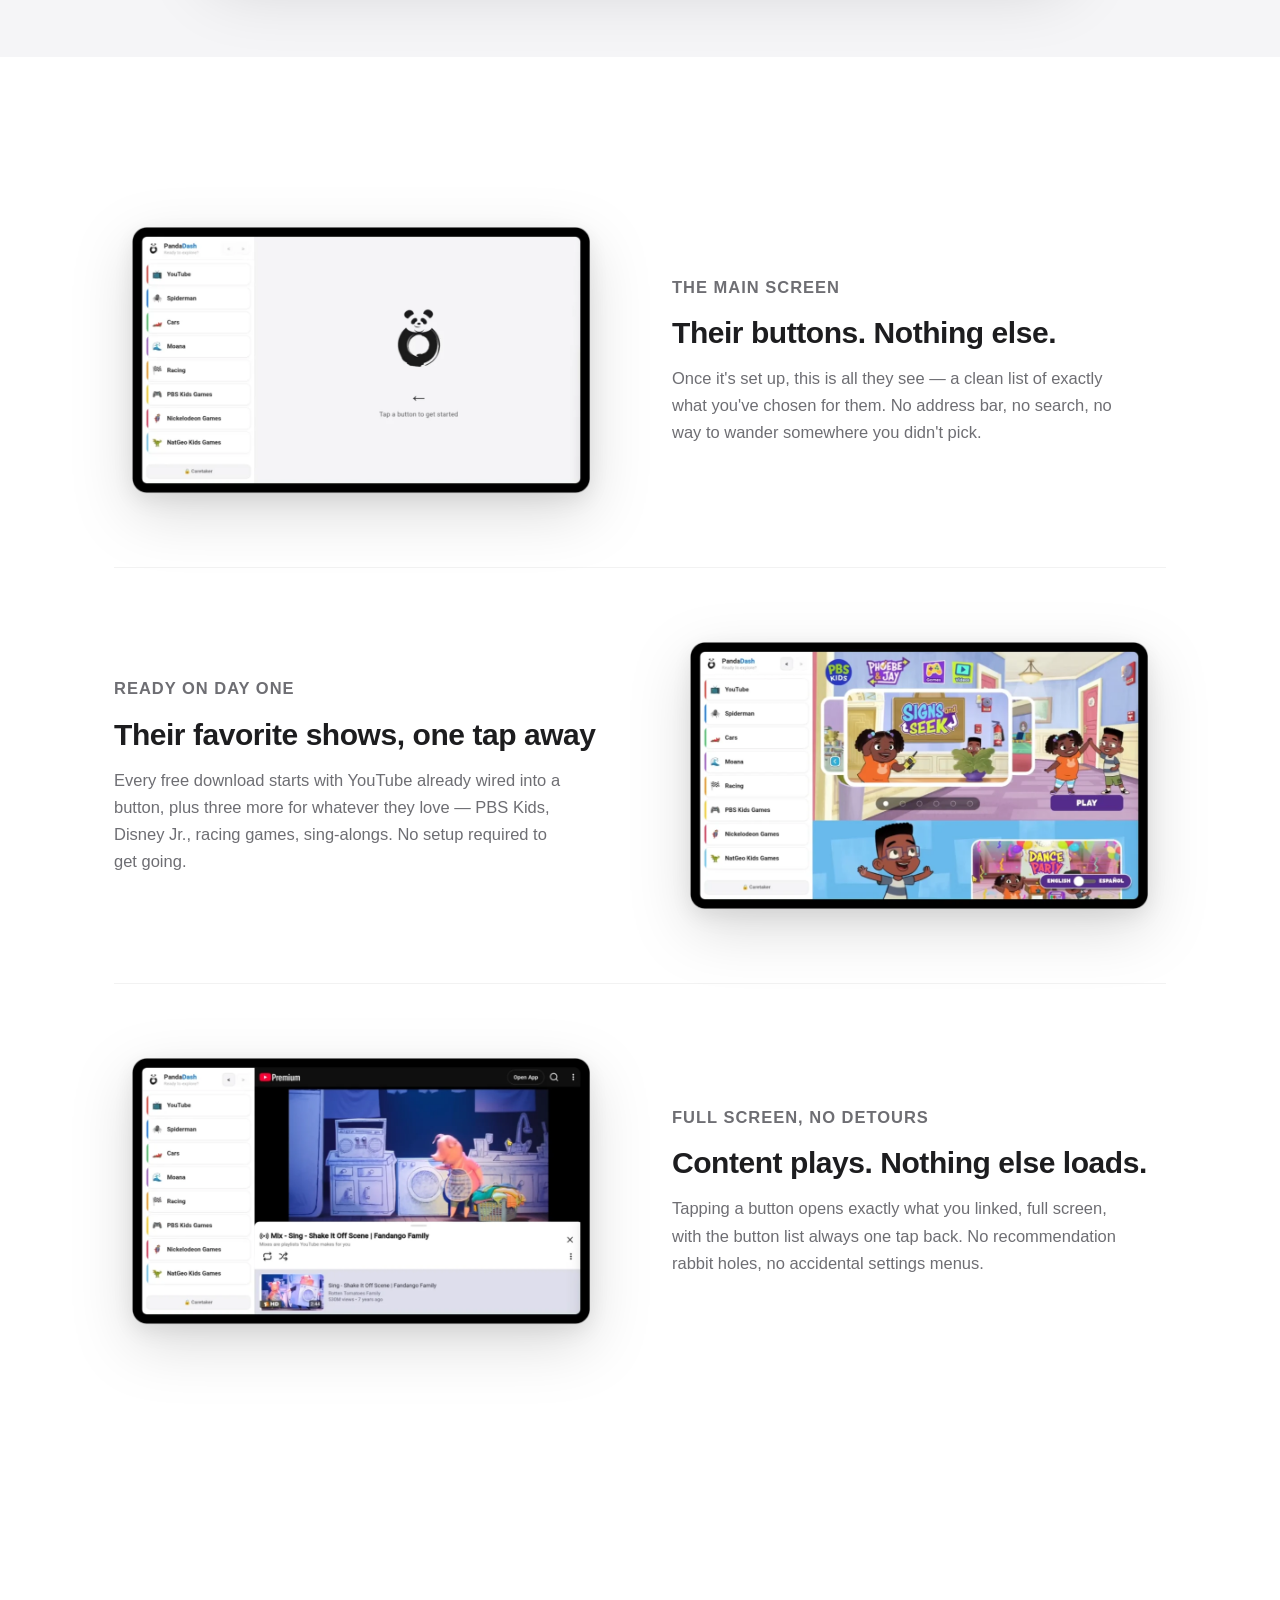
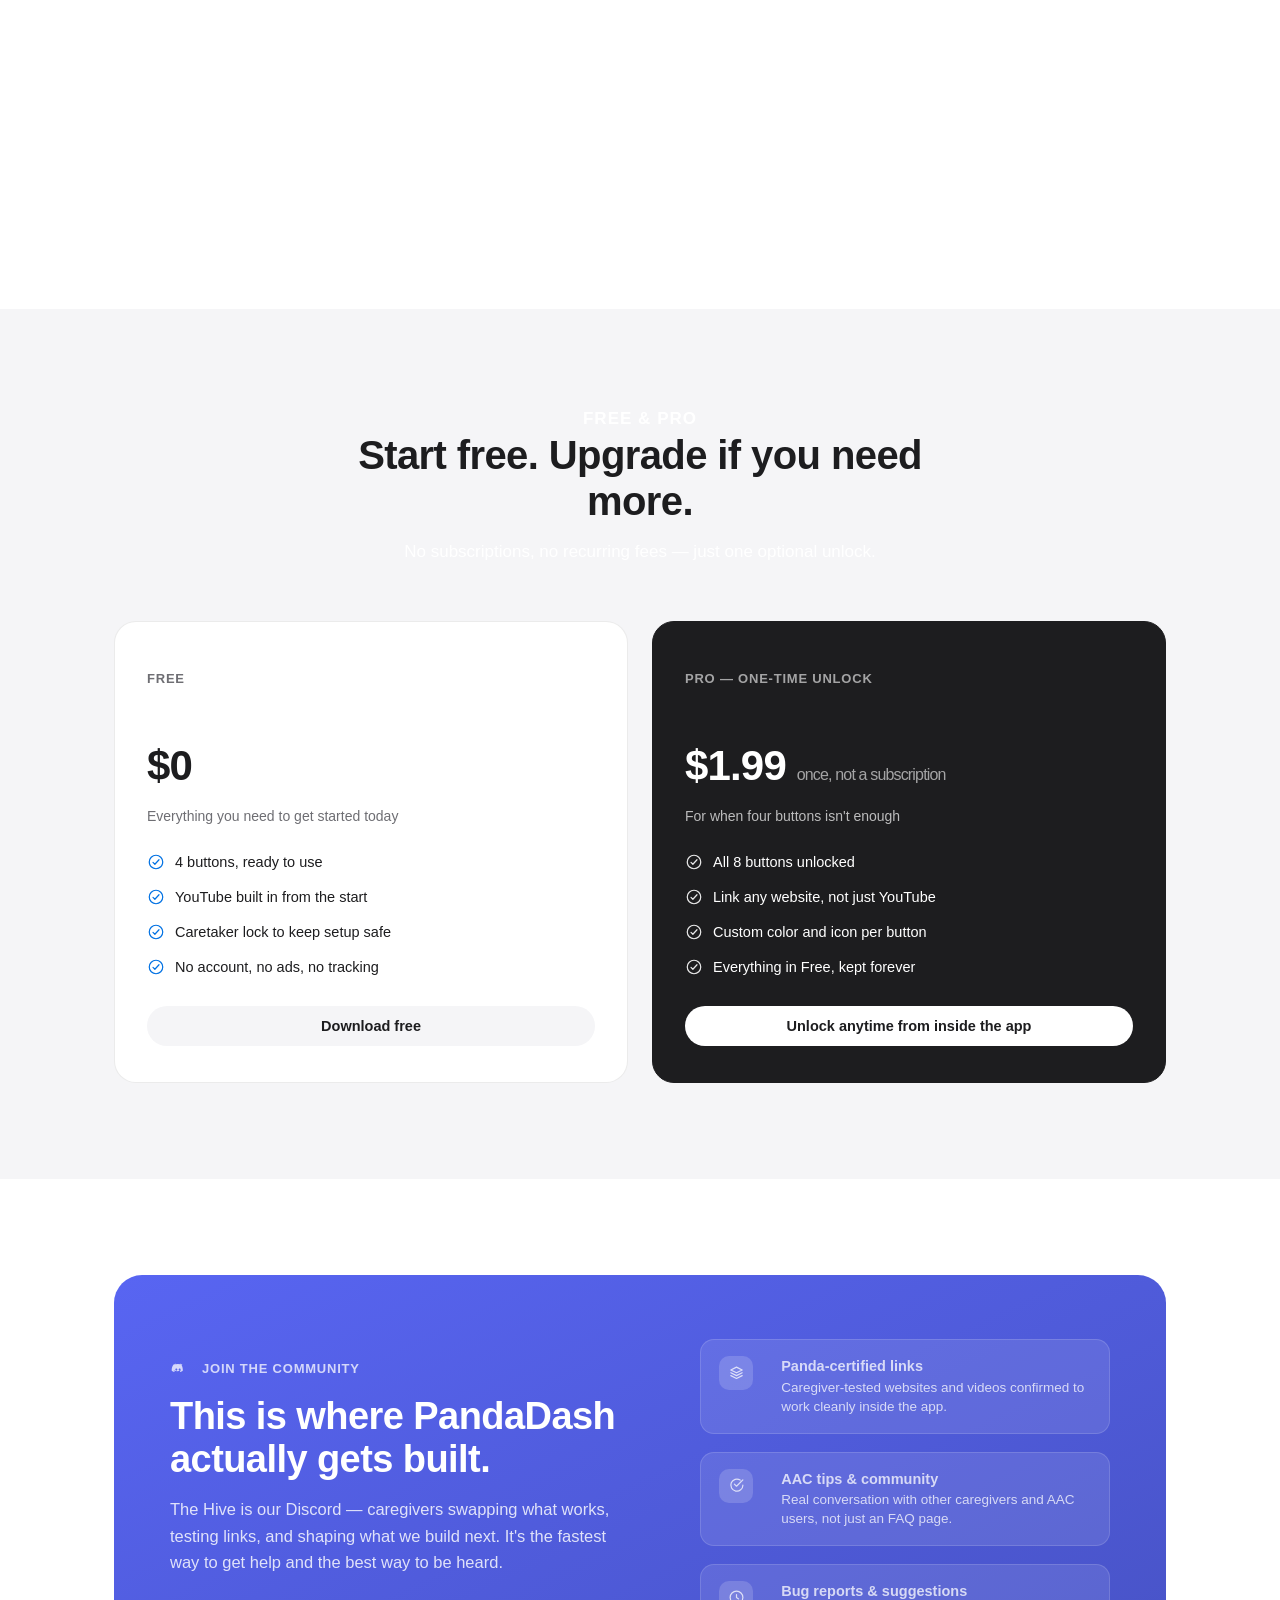
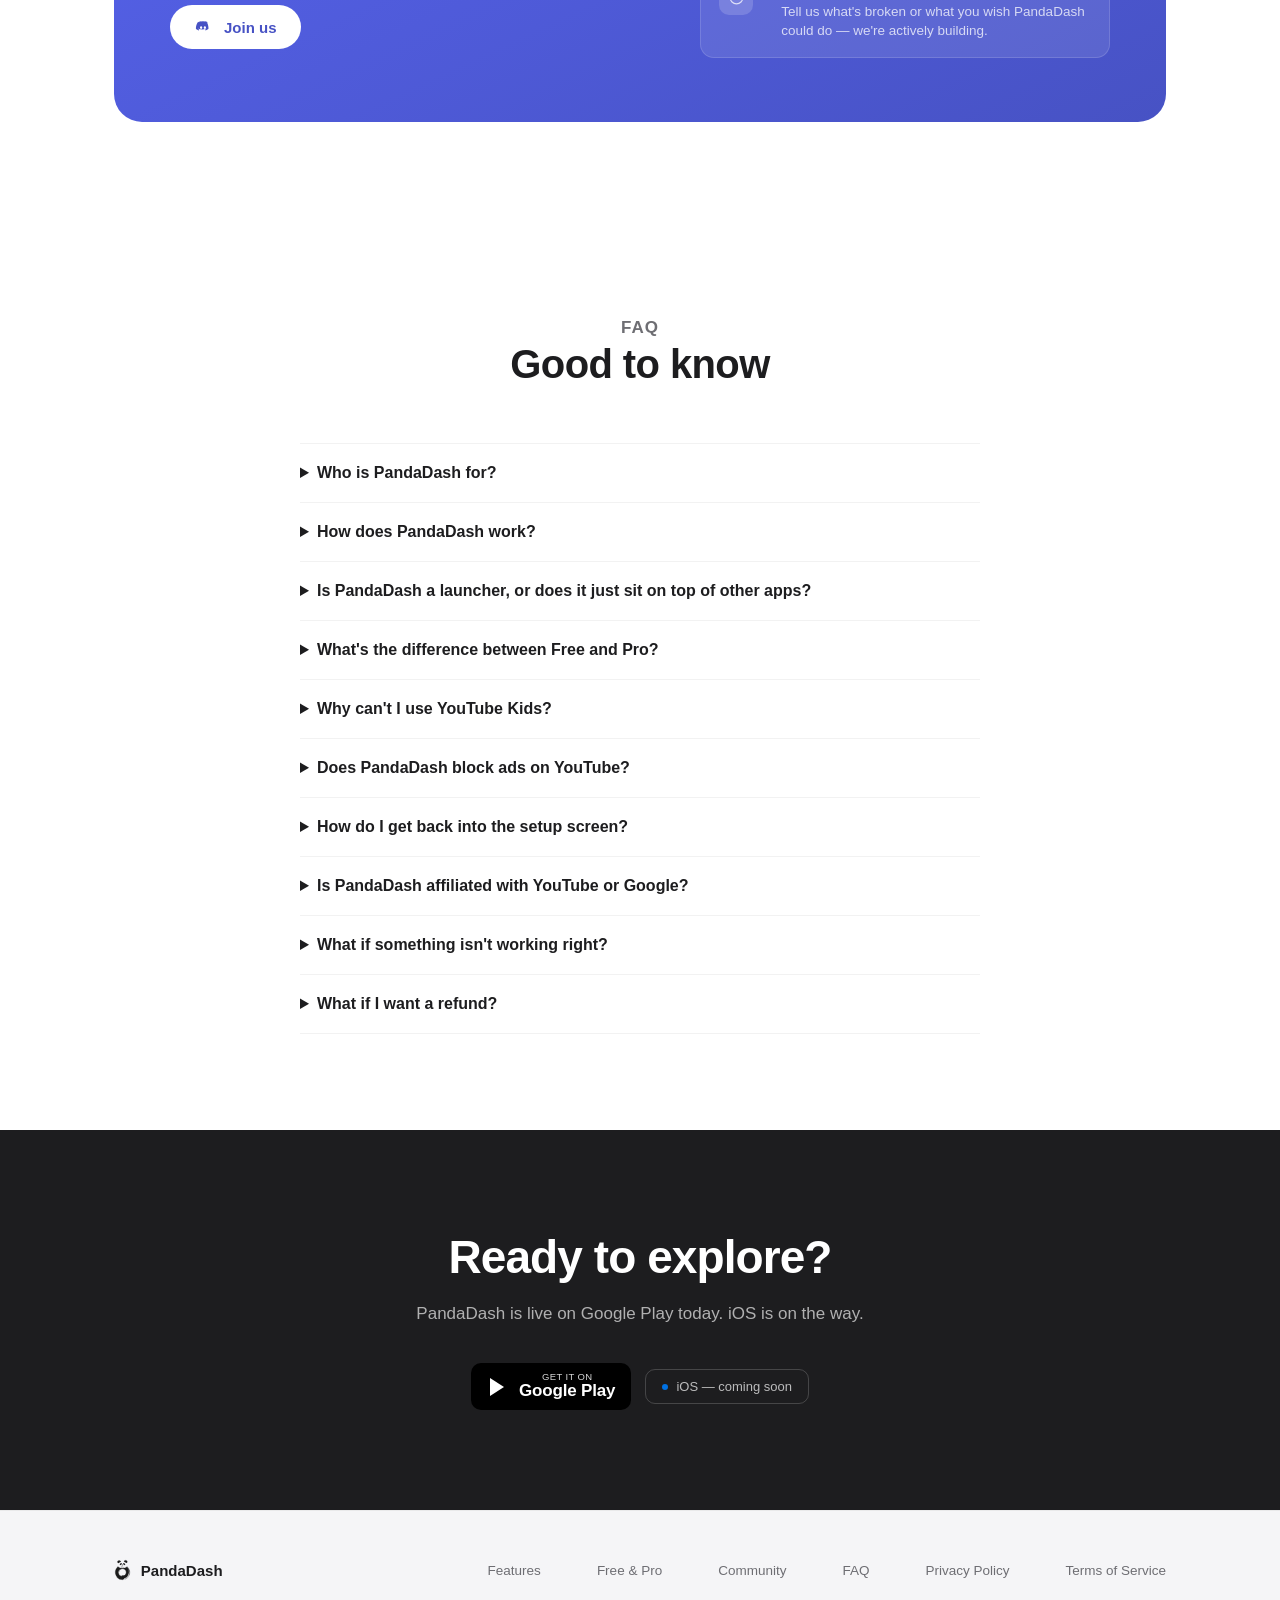
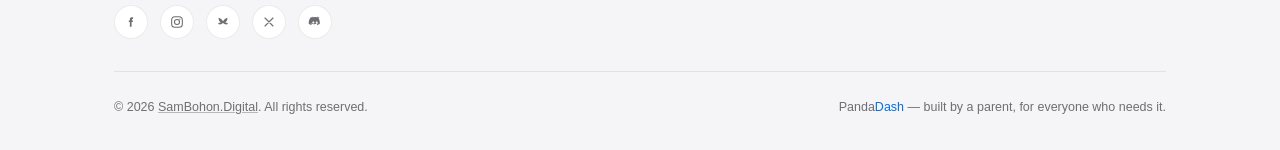
==== commit 48615e3b: "Switch to self-hosted video backgrounds, white pricing text, remove hero shadow" ====
--- a/index.html
+++ b/index.html
@@ -16,6 +16,7 @@
 <meta name="twitter:description" content="A calmer way to hand them the screen." />
 <meta name="twitter:image" content="assets/social-preview.jpg" />
 
+<meta name="referrer" content="strict-origin-when-cross-origin" />
 <meta name="theme-color" content="#1d1d1f" />
 <link rel="icon" href="assets/favicon.ico" sizes="any" />
 <link rel="apple-touch-icon" href="assets/apple-touch-icon.png" />
@@ -26,23 +27,28 @@
 <a href="#main" class="visually-hidden-focusable" style="position:absolute;left:-9999px;">Skip to content</a>
 
 <!-- ============ NAV ============ -->
-<nav class="site-nav">
-  <div class="wrap">
-    <a href="#main" class="brand">
-      <img src="assets/logo-mark-64.png" alt="" width="28" height="28" />
-      <span class="word">Panda<span class="dash">Dash</span></span>
-    </a>
-    <div class="nav-links">
-      <a href="#features">Features</a>
-      <a href="#pricing">Free &amp; Pro</a>
-      <a href="#community">Community</a>
-      <a href="#faq">FAQ</a>
-    </div>
-    <a href="#download" class="nav-cta">Get the app</a>
+<div class="top-video-wrap" id="main">
+  <div class="bg-video-wrap">
+    <video class="bg-video" muted loop playsinline preload="auto" data-autoplay>
+      <source src="assets/bg-hero.mp4" type="video/mp4" />
+    </video>
   </div>
-</nav>
-
-<main id="main">
+
+  <nav class="site-nav">
+    <div class="wrap">
+      <a href="#main" class="brand">
+        <img src="assets/logo-mark-64.png" alt="" width="28" height="28" />
+        <span class="word">Panda<span class="dash">Dash</span></span>
+      </a>
+      <div class="nav-links">
+        <a href="#features">Features</a>
+        <a href="#pricing">Free &amp; Pro</a>
+        <a href="#community">Community</a>
+        <a href="#faq">FAQ</a>
+      </div>
+      <a href="#download" class="nav-cta">Get the app</a>
+    </div>
+  </nav>
 
   <!-- ============ HERO ============ -->
   <header class="hero">
@@ -60,10 +66,13 @@
         </div>
       </div>
       <div class="hero-stage">
-        <img src="assets/device-kiosk-main.webp" class="hero-float" alt="PandaDash main screen showing a column of large labeled buttons including YouTube, Spiderman, Cars, and Moana" />
+        <img src="assets/hero-panda-device.webp" class="hero-float" alt="PandaDash main screen, cradled in the panda mark, showing a column of large labeled buttons including YouTube, Spiderman, Cars, and Moana" />
       </div>
     </div>
   </header>
+</div>
+
+<main>
 
   <!-- ============ VIDEO ============ -->
   <section class="bg-mist">
@@ -136,7 +145,12 @@
   </section>
 
   <!-- ============ PRICING ============ -->
-  <section class="bg-mist" id="pricing">
+  <section class="pricing-video-wrap" id="pricing">
+    <div class="bg-video-wrap">
+      <video class="bg-video" muted loop playsinline preload="auto" data-autoplay>
+        <source src="assets/bg-pricing.mp4" type="video/mp4" />
+      </video>
+    </div>
     <div class="wrap">
       <div class="section-head center">
         <p class="eyebrow">Free &amp; Pro</p>
--- a/css/styles.css
+++ b/css/styles.css
@@ -68,6 +68,11 @@
   position: sticky;
   top: 0;
   z-index: 50;
+  background: transparent;
+  border-bottom: 1px solid transparent;
+  transition: background 0.25s ease, border-color 0.25s ease;
+}
+.site-nav.scrolled {
   background: rgba(255, 255, 255, 0.8);
   backdrop-filter: saturate(180%) blur(20px);
   -webkit-backdrop-filter: saturate(180%) blur(20px);
@@ -160,8 +165,31 @@
   flex-shrink: 0;
 }
 
+/* ---------- Top video background (nav + hero) ---------- */
+.top-video-wrap {
+  position: relative;
+}
+
+.bg-video-wrap {
+  position: absolute;
+  inset: 0;
+  top: 0; right: 0; bottom: 0; left: 0;
+  overflow: hidden;
+  z-index: 0;
+  pointer-events: none;
+  background: var(--paper);
+}
+.bg-video-wrap .bg-video {
+  width: 100%;
+  height: 100%;
+  object-fit: cover;
+  display: block;
+}
+
 /* ---------- Hero ---------- */
 .hero {
+  position: relative;
+  z-index: 2;
   padding: 96px 0 90px;
 }
 
@@ -182,6 +210,8 @@
   margin-bottom: 18px;
 }
 
+
+
 .hero h1 {
   font-size: clamp(36px, 5vw, 56px);
   line-height: 1.08;
@@ -198,26 +228,17 @@
   margin: 0 0 32px;
 }
 
-/* The "stage": panda logo as the background, with the screen floating
-   centered on top, nestled into the circular swirl. */
+/* The "stage": the panda + screen cutout floats directly over the video. */
 .hero-stage {
   position: relative;
   min-height: 560px;
-  border-radius: 28px;
-  overflow: hidden;
-  background-color: var(--paper);
-  background-image: url(../assets/logo-mark.png);
-  background-size: cover;
-  background-position: center;
   display: flex;
   align-items: center;
   justify-content: center;
 }
 
 .hero-float {
-  width: 76%;
-  margin-top: 46px;
-  filter: drop-shadow(0 28px 34px rgba(0, 0, 0, 0.22)) drop-shadow(0 8px 14px rgba(0, 0, 0, 0.12));
+  width: 86%;
 }
 
 /* ---------- Section scaffolding ---------- */
@@ -263,6 +284,7 @@
 .video-frame .video-fallback {
   position: absolute;
   inset: 0;
+  top: 0; right: 0; bottom: 0; left: 0;
   width: 100%;
   height: 100%;
   border: 0;
@@ -326,6 +348,21 @@
 .feature-media img {
   width: 100%;
   filter: drop-shadow(0 20px 30px rgba(0, 0, 0, 0.14)) drop-shadow(0 6px 10px rgba(0, 0, 0, 0.08));
+}
+
+/* ---------- Pricing section video background ---------- */
+.pricing-video-wrap {
+  position: relative;
+  overflow: hidden;
+}
+.pricing-video-wrap .bg-video-wrap { background: var(--mist); }
+.pricing-video-wrap .section-head .eyebrow,
+.pricing-video-wrap .section-head p {
+  color: #fff;
+}
+.pricing-video-wrap > .wrap {
+  position: relative;
+  z-index: 2;
 }
 
 /* ---------- Pricing cards ---------- */
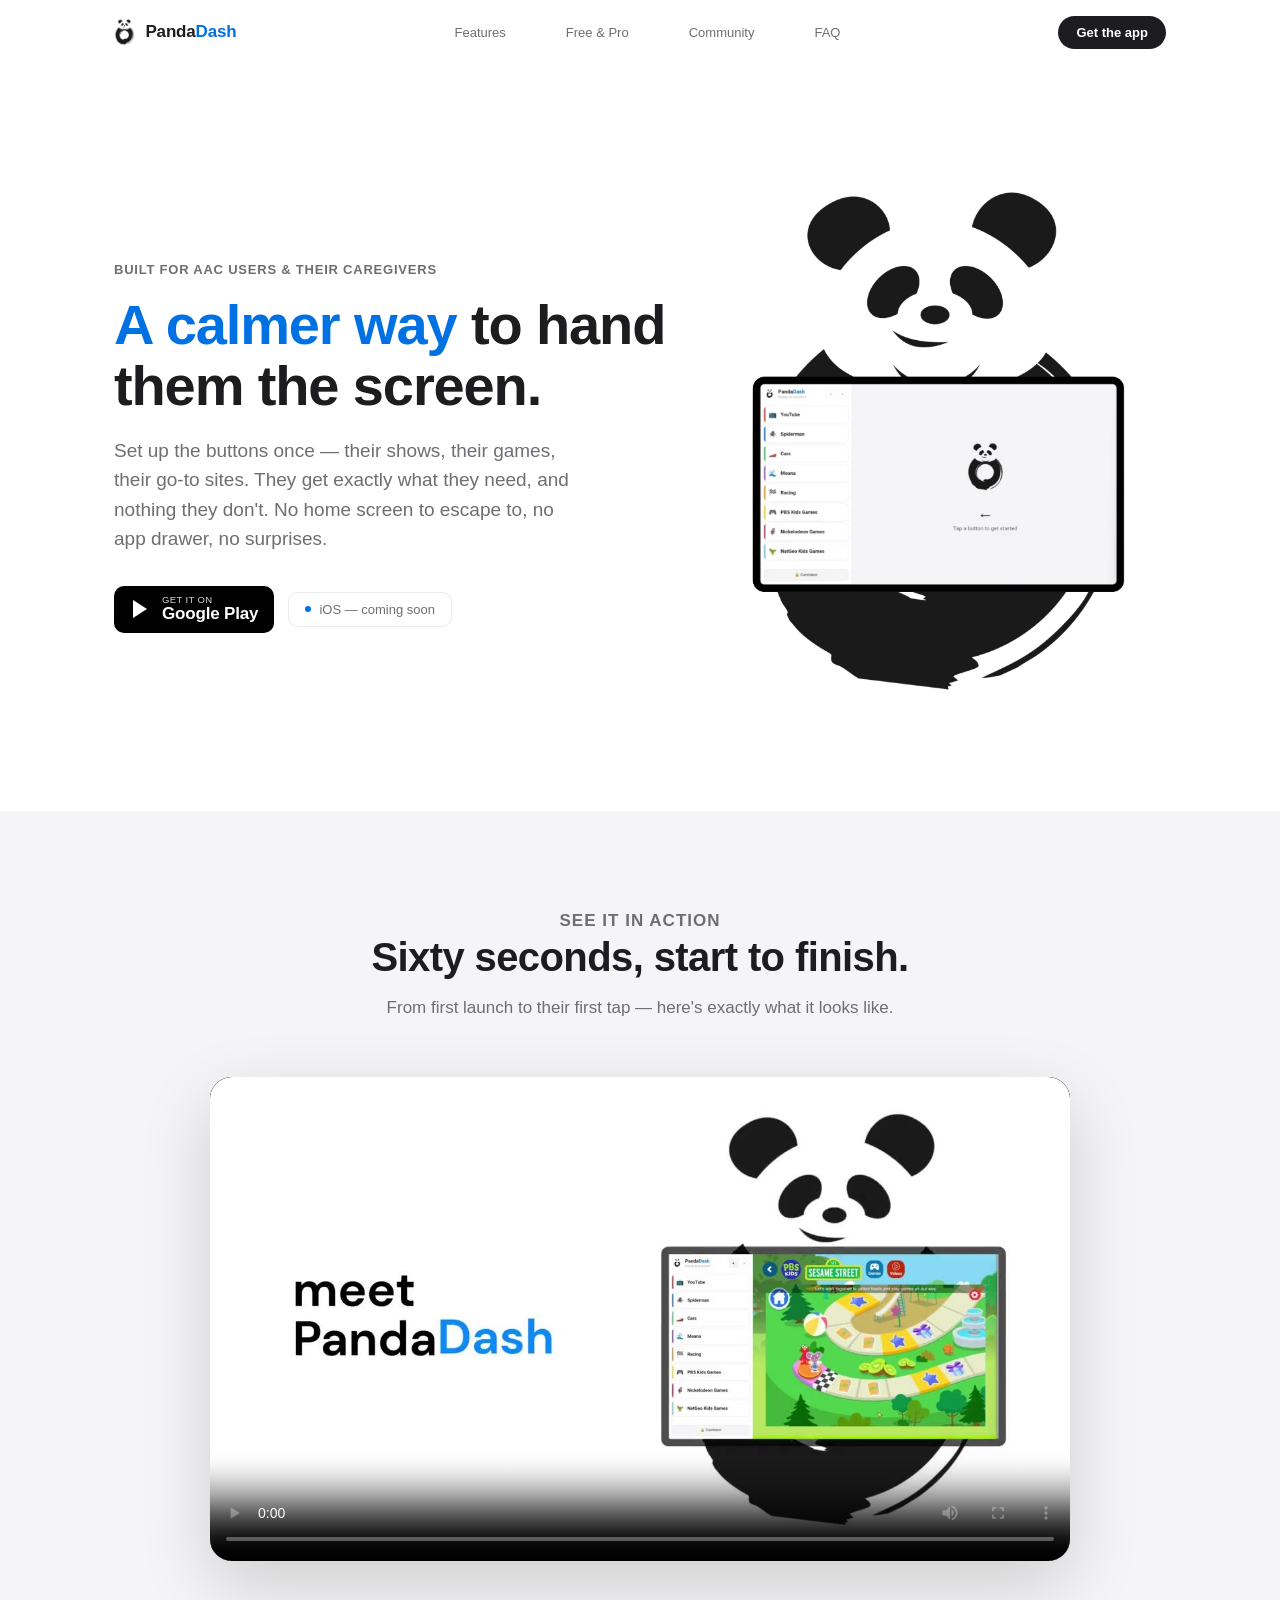
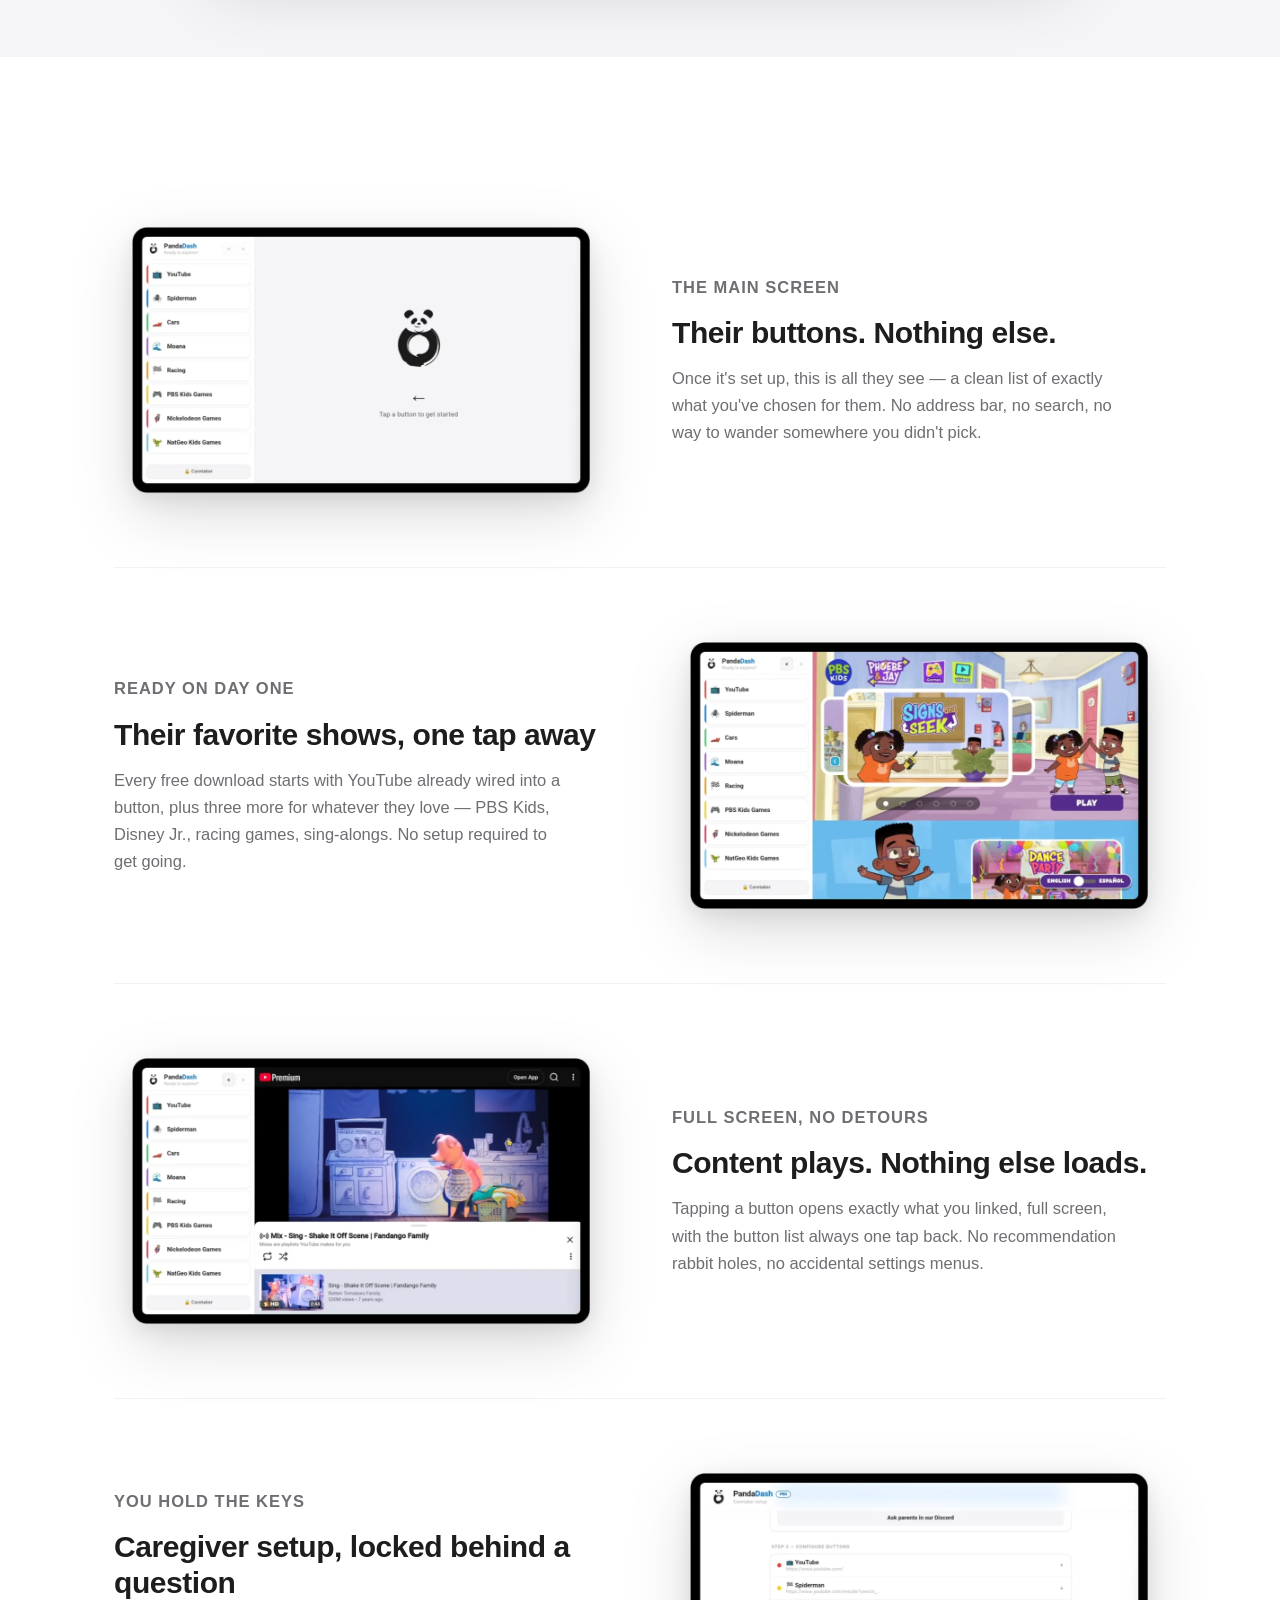
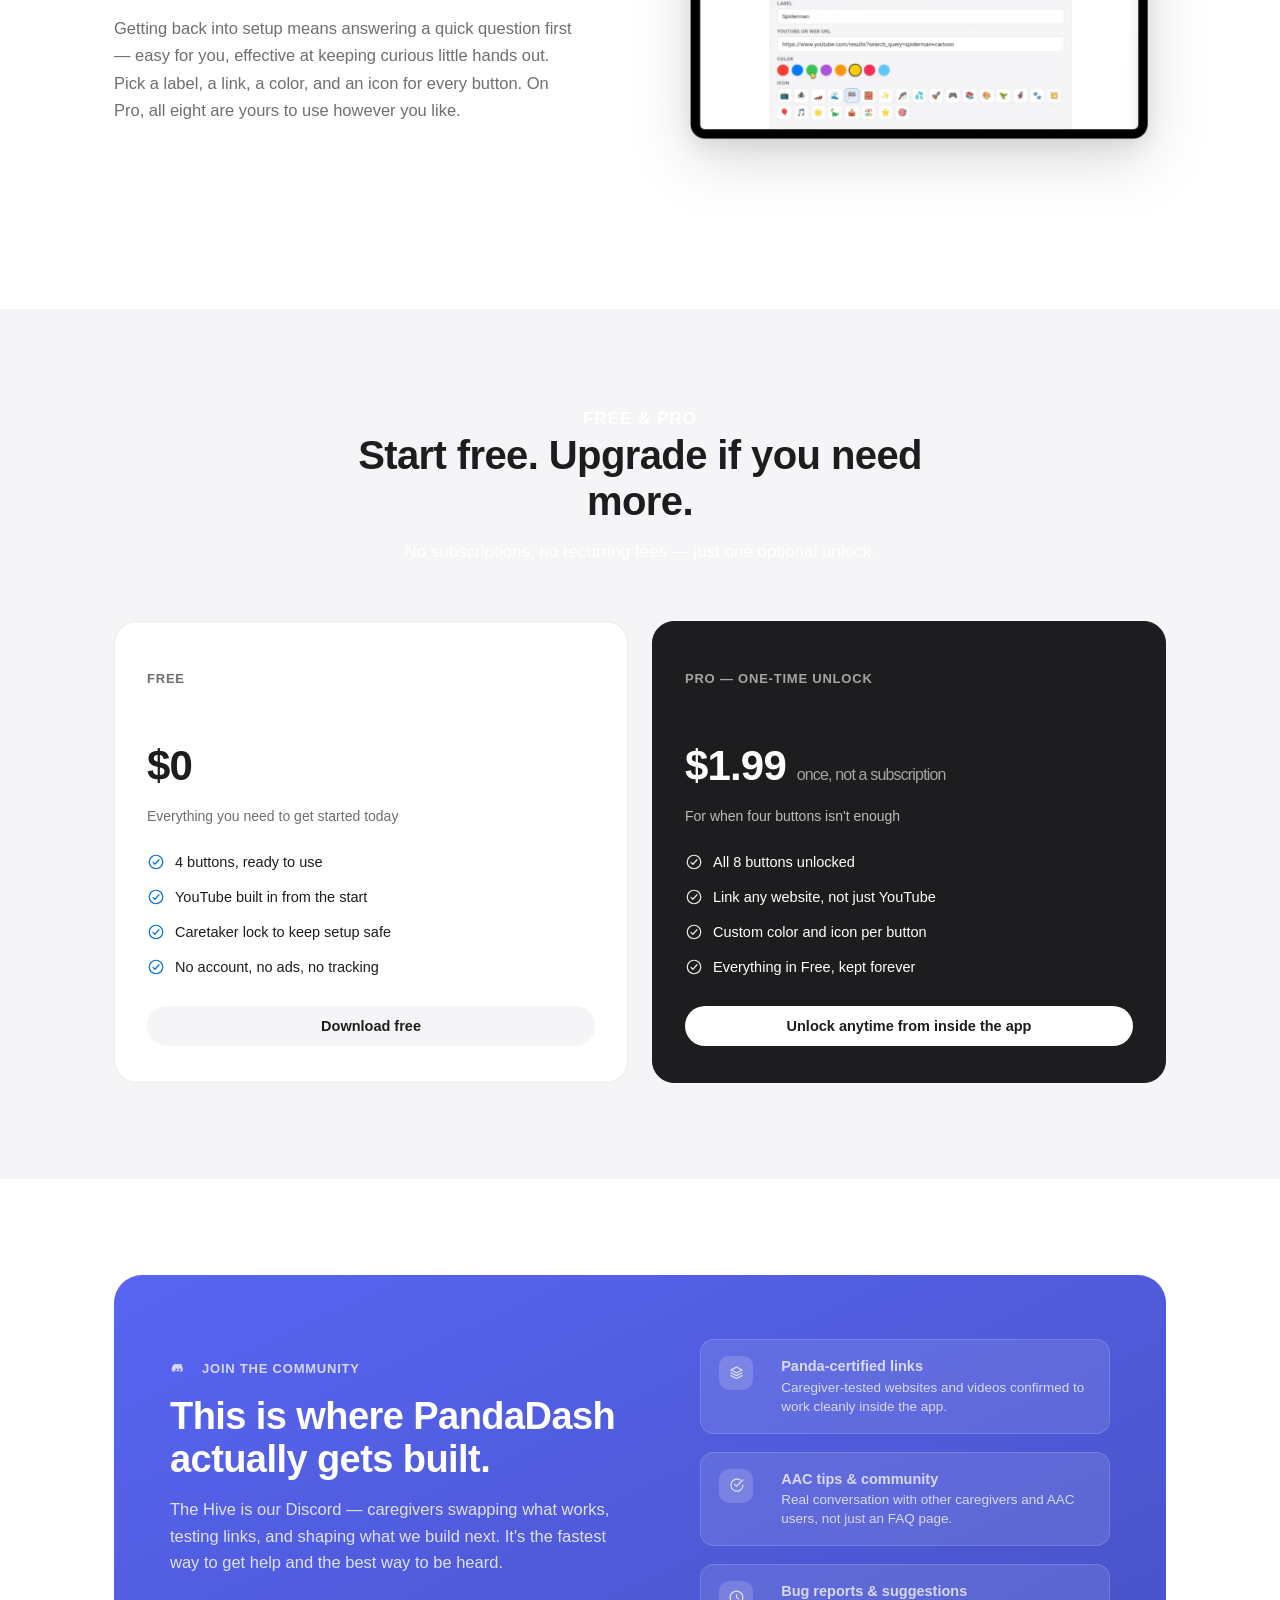
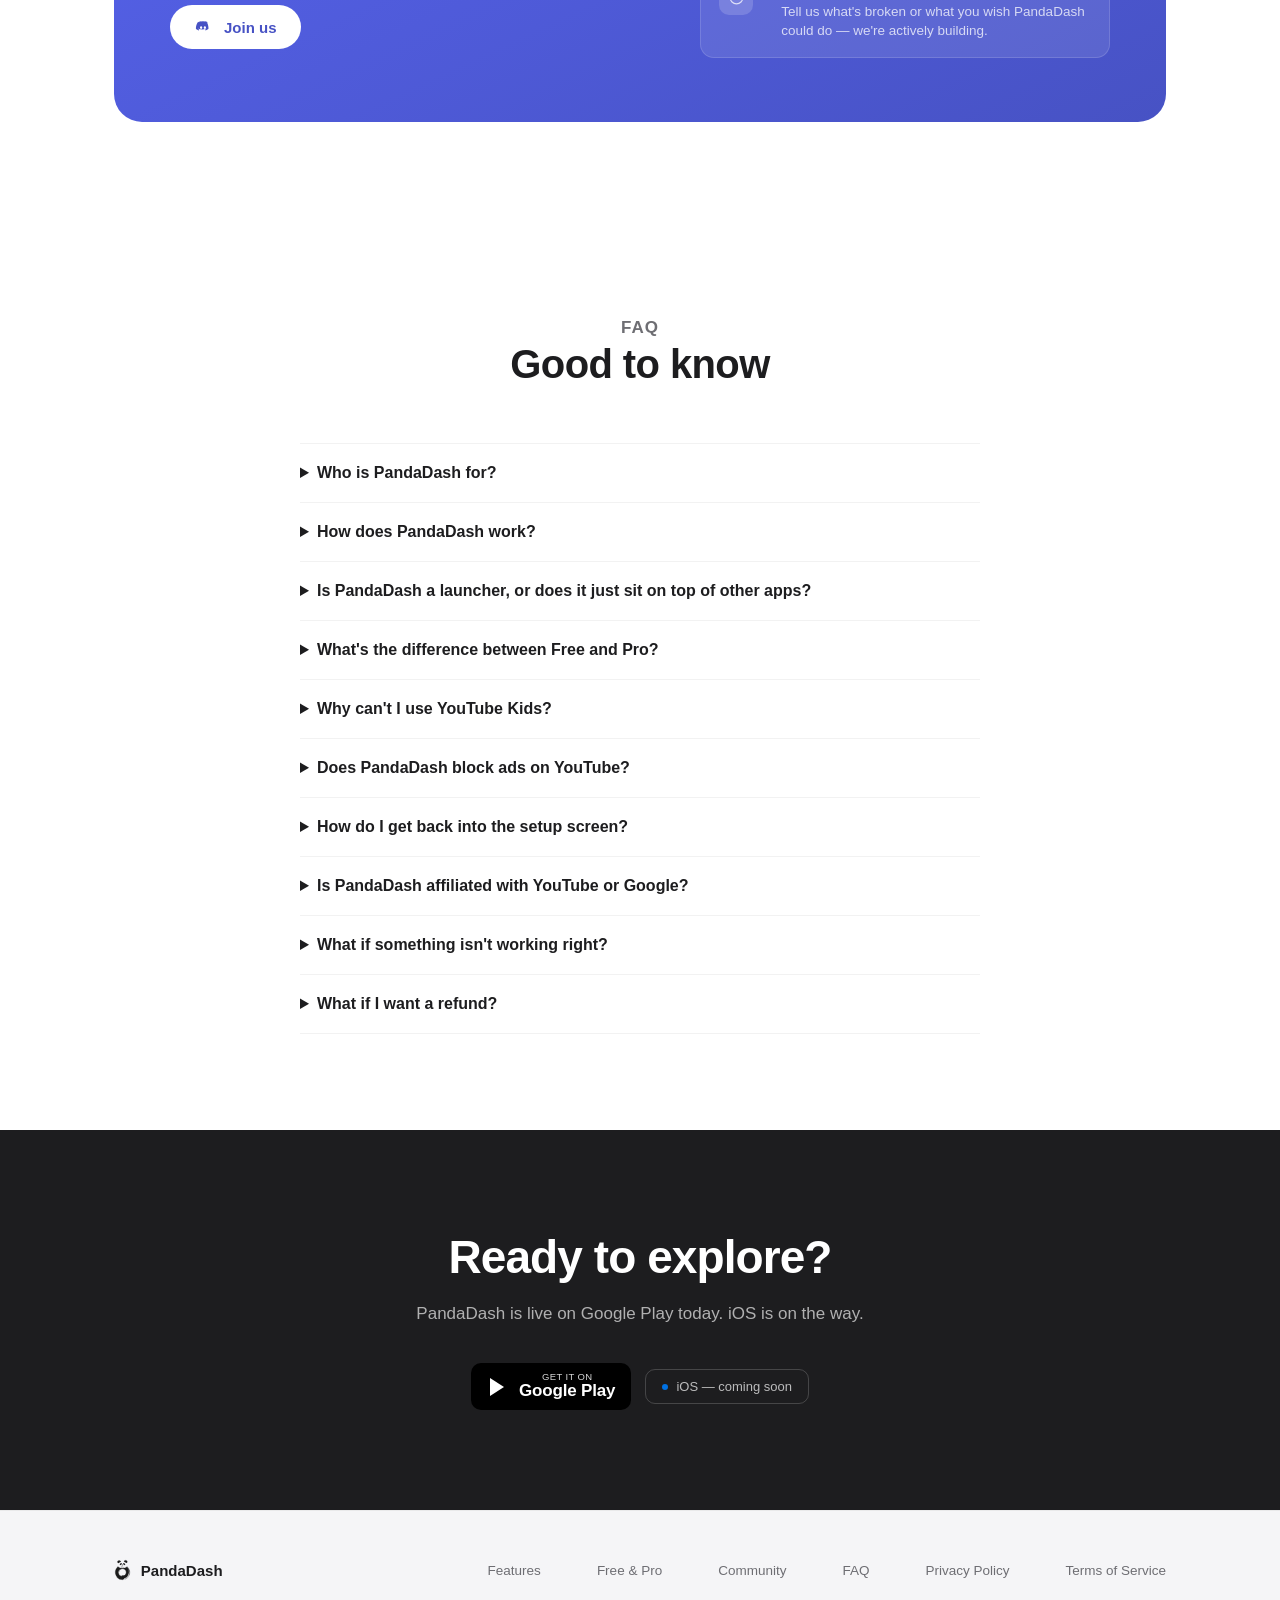
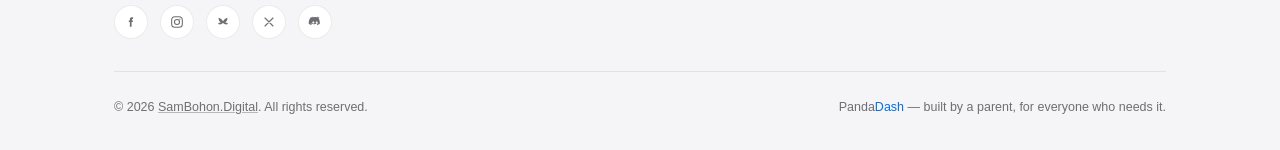
==== commit b7d88251: "Add intro video" ====
--- a/index.html
+++ b/index.html
@@ -83,12 +83,13 @@
         <p>From first launch to their first tap — here's exactly what it looks like.</p>
       </div>
       <div class="video-frame" id="video-frame">
-        <div class="video-fallback">
-          <div class="play-circle">
-            <svg viewBox="0 0 24 24" xmlns="http://www.w3.org/2000/svg"><path d="M5 3L19 12L5 21V3Z" fill="#fff"/></svg>
-          </div>
-          <p>Intro video coming this week</p>
-        </div>
+        <video
+          controls
+          playsinline
+          preload="metadata"
+          poster="assets/intro-poster.jpg">
+          <source src="assets/intro-demo.mp4" type="video/mp4" />
+        </video>
       </div>
     </div>
   </section>
--- a/css/styles.css
+++ b/css/styles.css
@@ -278,40 +278,18 @@
   box-shadow: var(--shadow-lg);
   background: #000;
   aspect-ratio: 16 / 9;
-}
-
-.video-frame iframe,
-.video-frame .video-fallback {
+  min-height: 320px;
+}
+
+.video-frame video {
   position: absolute;
   inset: 0;
   top: 0; right: 0; bottom: 0; left: 0;
   width: 100%;
   height: 100%;
-  border: 0;
-}
-
-.video-fallback {
-  display: flex;
-  flex-direction: column;
-  align-items: center;
-  justify-content: center;
-  gap: 14px;
-  background: linear-gradient(160deg, #1d1d1f, #2c2c30);
-  color: #fff;
-  cursor: default;
-}
-
-.video-fallback .play-circle {
-  width: 64px;
-  height: 64px;
-  border-radius: 50%;
-  background: rgba(255, 255, 255, 0.12);
-  display: flex;
-  align-items: center;
-  justify-content: center;
-}
-.video-fallback .play-circle svg { width: 22px; height: 22px; fill: #fff; }
-.video-fallback p { font-size: 14px; color: rgba(255, 255, 255, 0.7); margin: 0; }
+  object-fit: contain;
+  background: #000;
+}
 
 /* ---------- Feature rows ---------- */
 .feature-row {
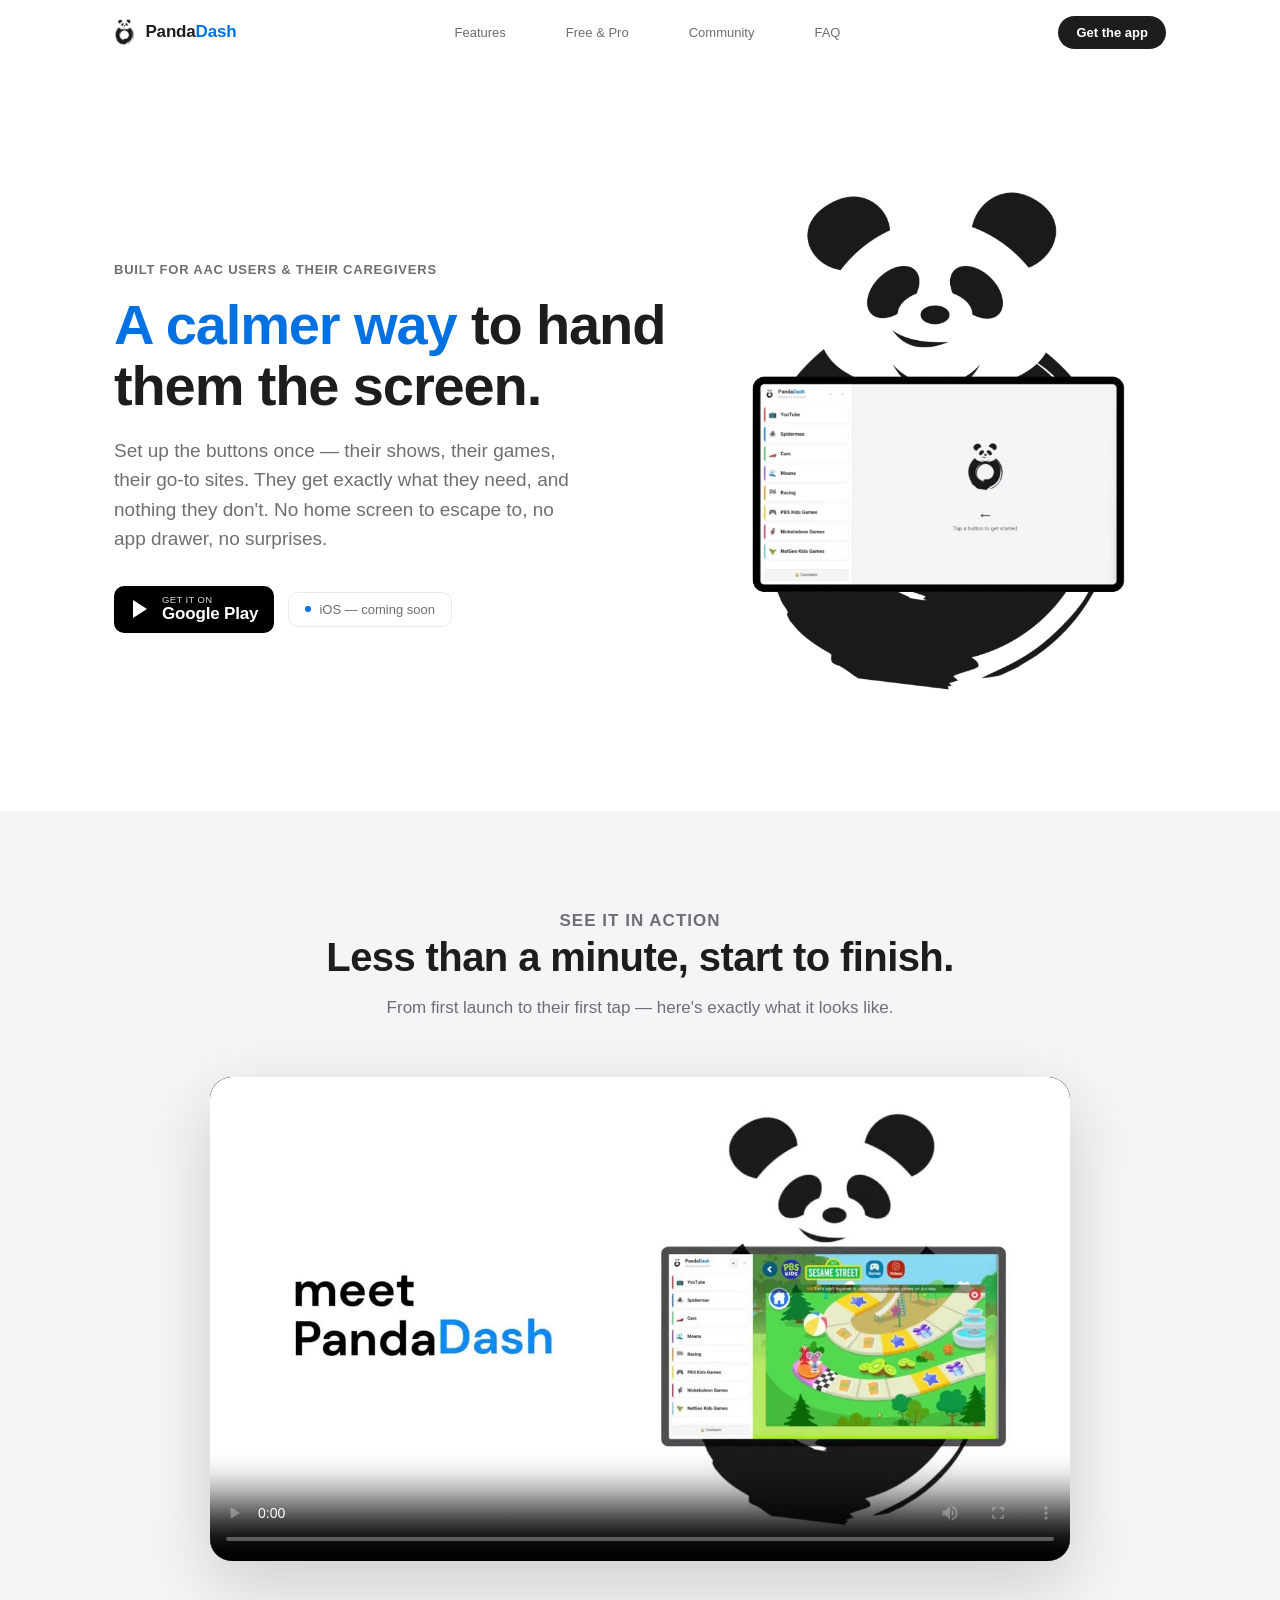
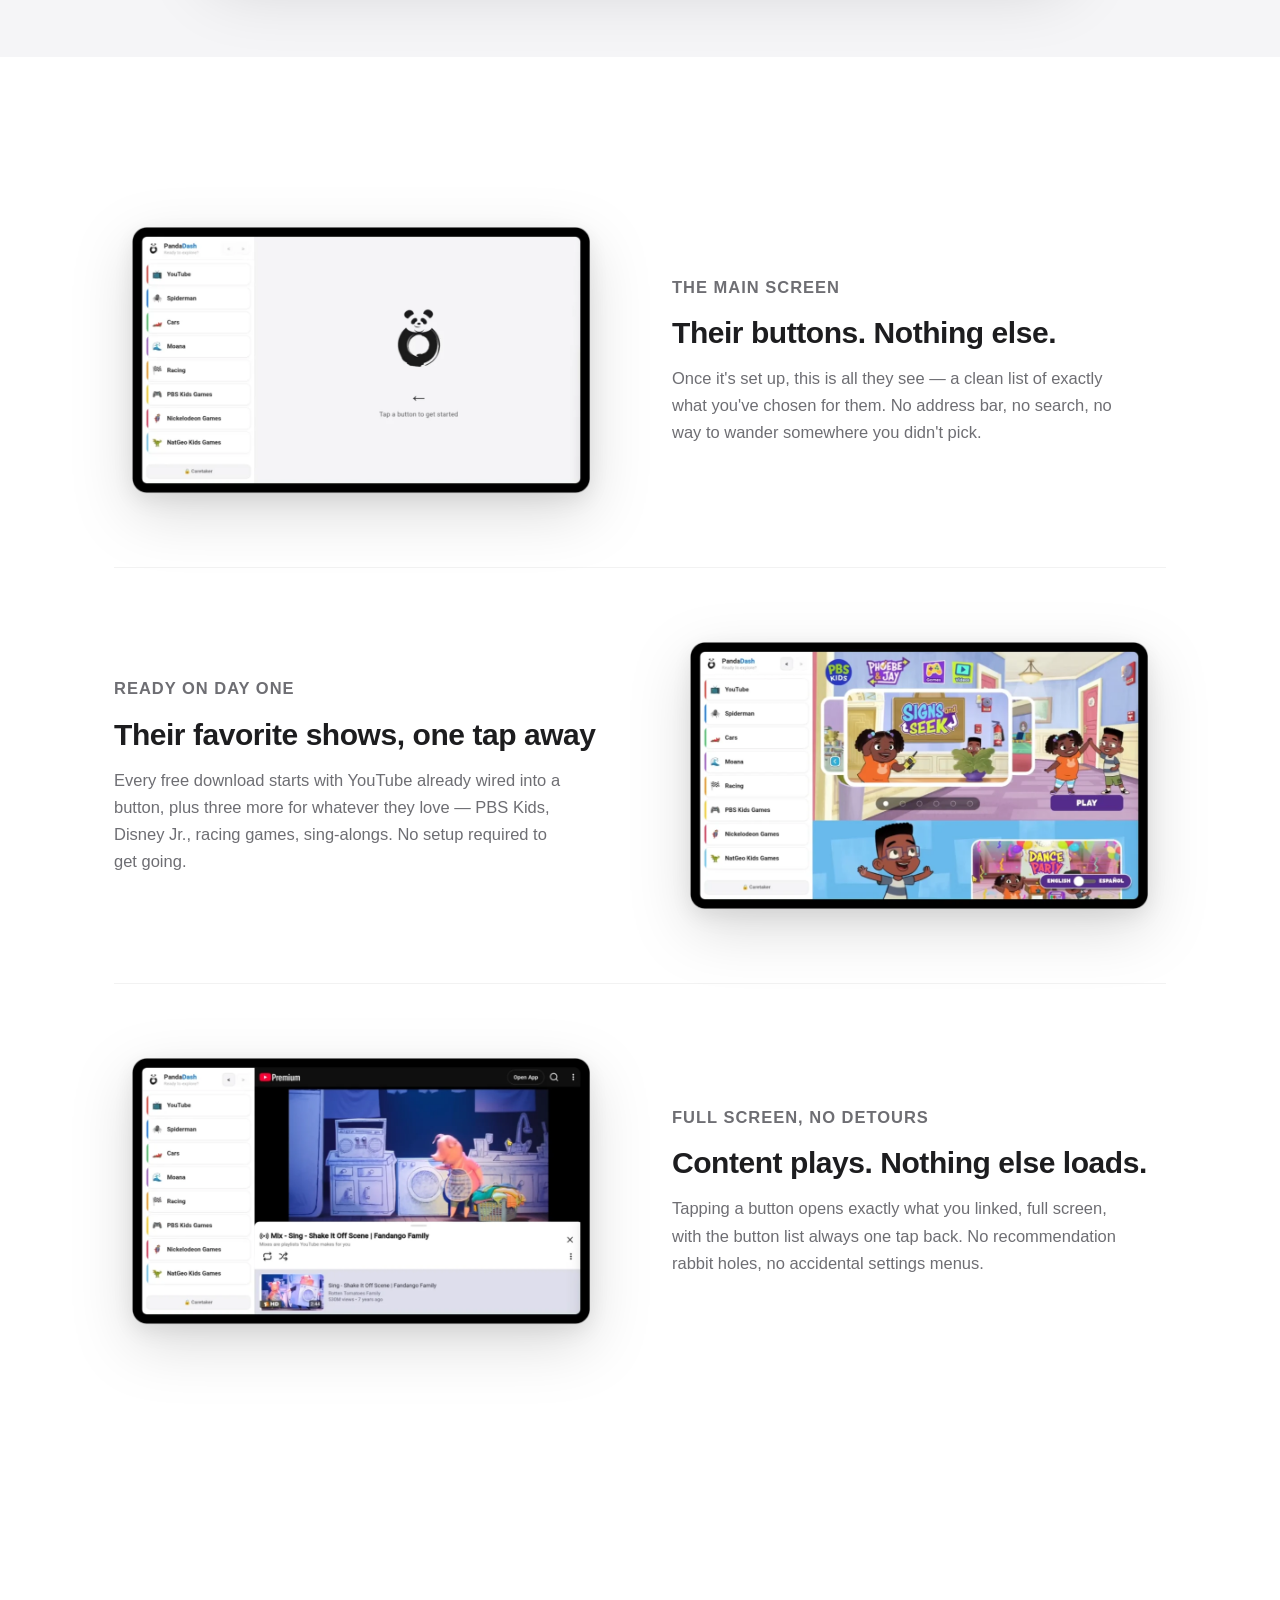
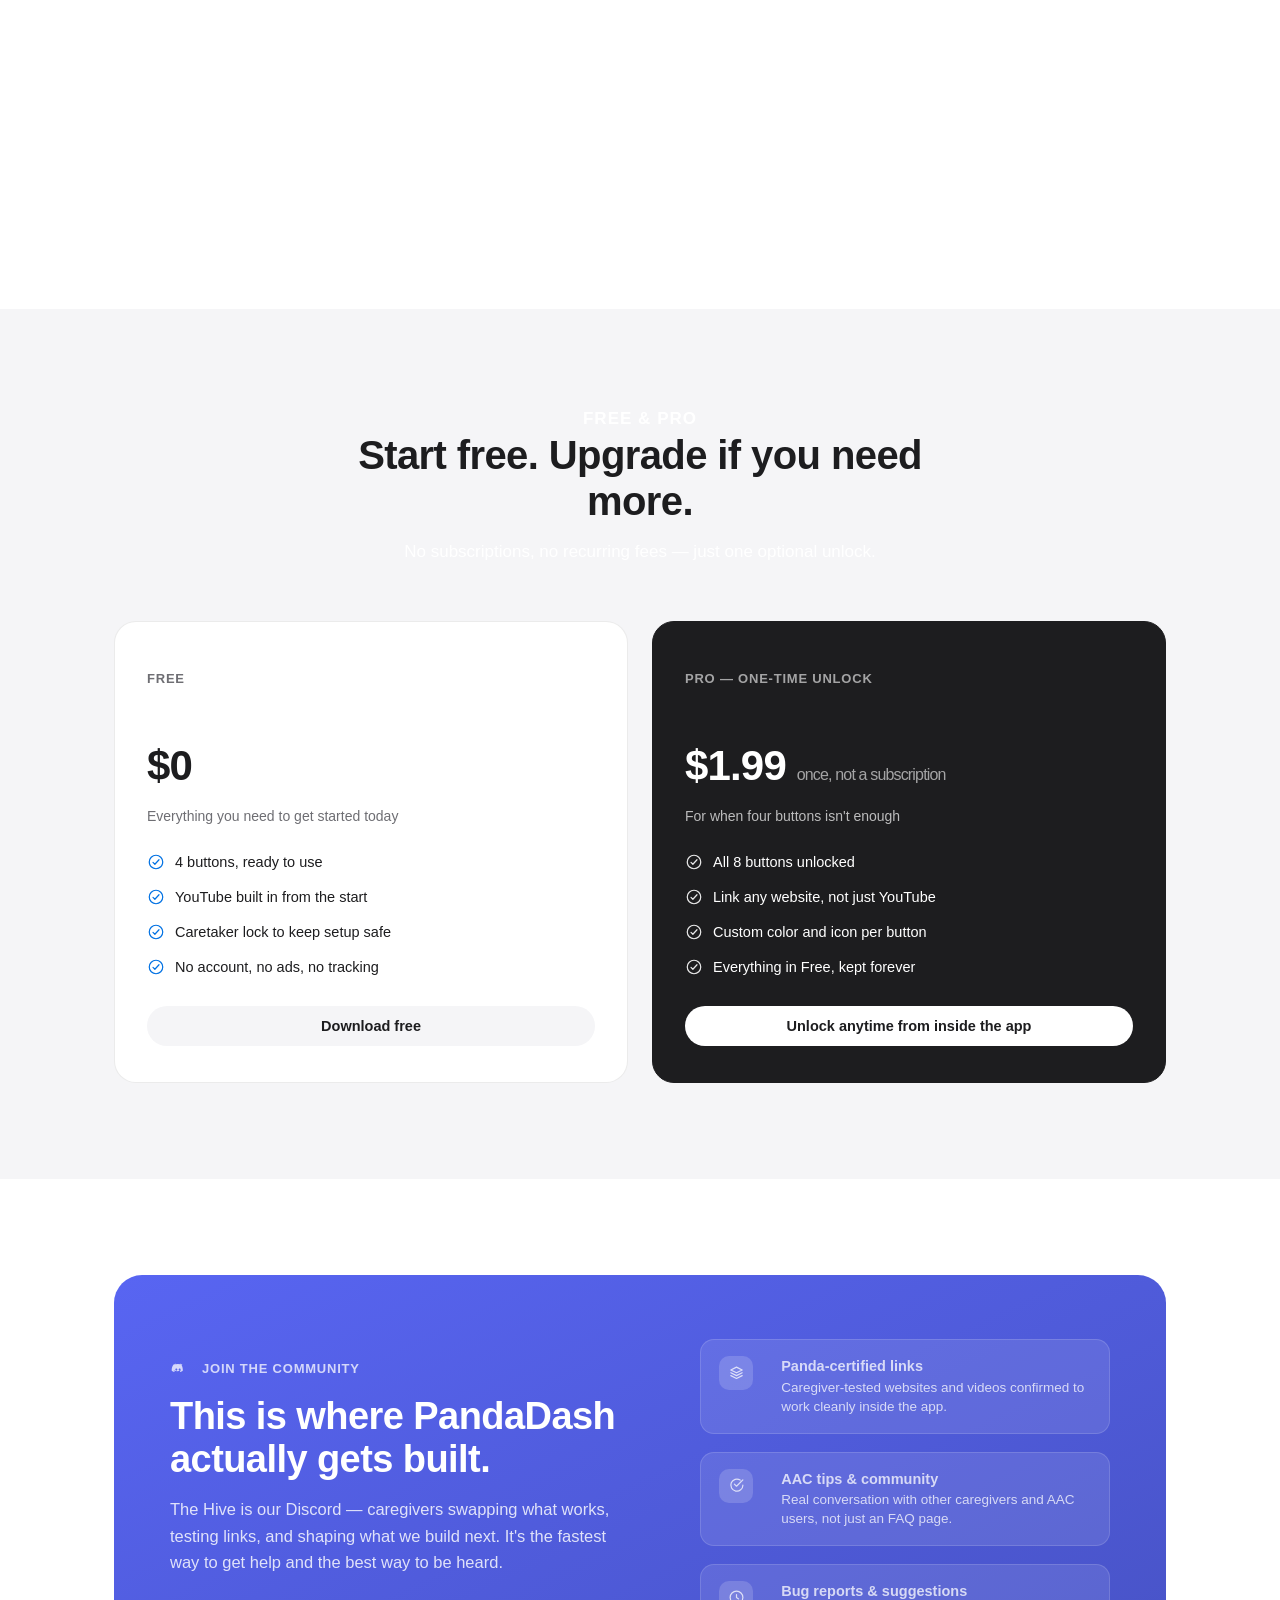
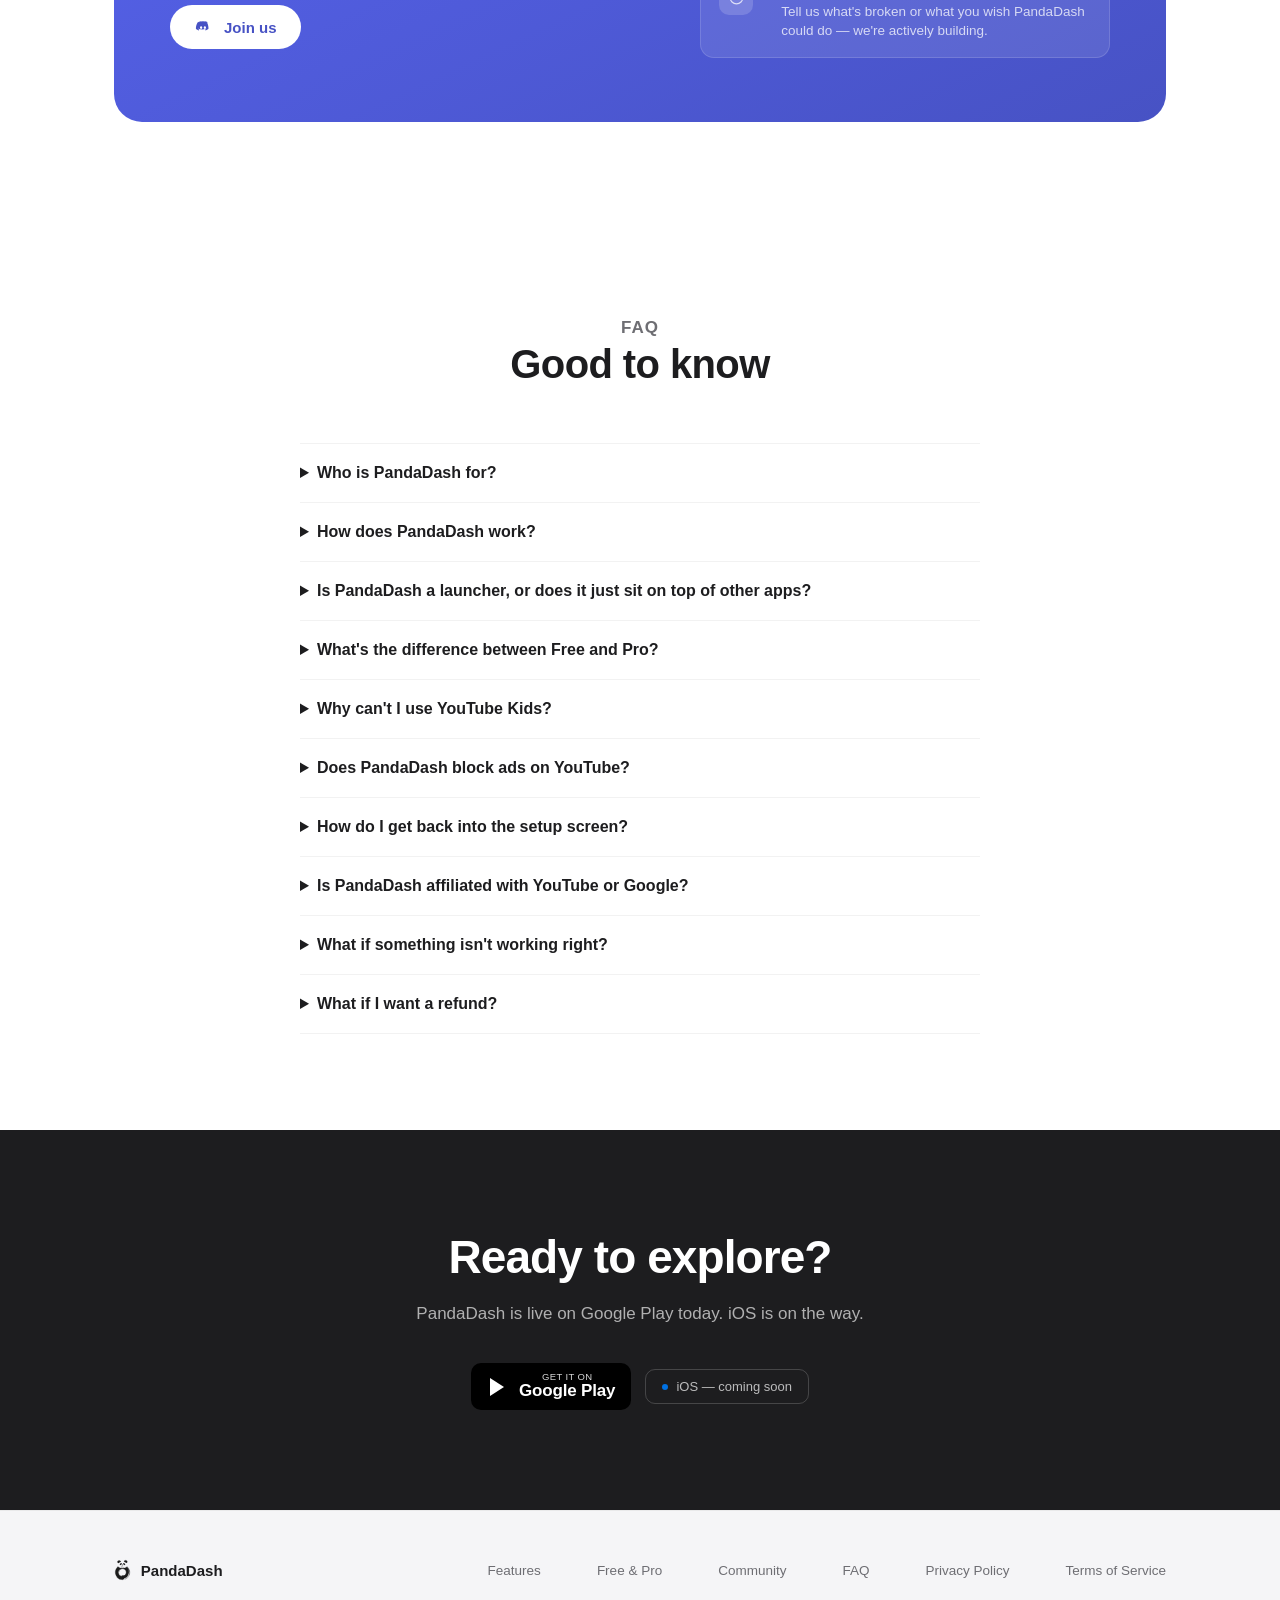
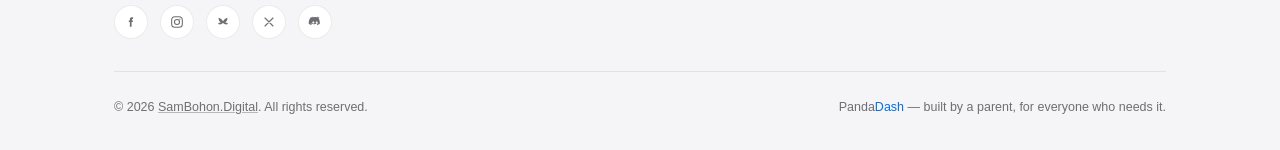
==== commit 4948d0c1: "Add intro video" ====
--- a/index.html
+++ b/index.html
@@ -79,7 +79,7 @@
     <div class="wrap">
       <div class="section-head center">
         <p class="eyebrow">See it in action</p>
-        <h2>Sixty seconds, start to finish.</h2>
+        <h2>Less than a minute, start to finish.</h2>
         <p>From first launch to their first tap — here's exactly what it looks like.</p>
       </div>
       <div class="video-frame" id="video-frame">
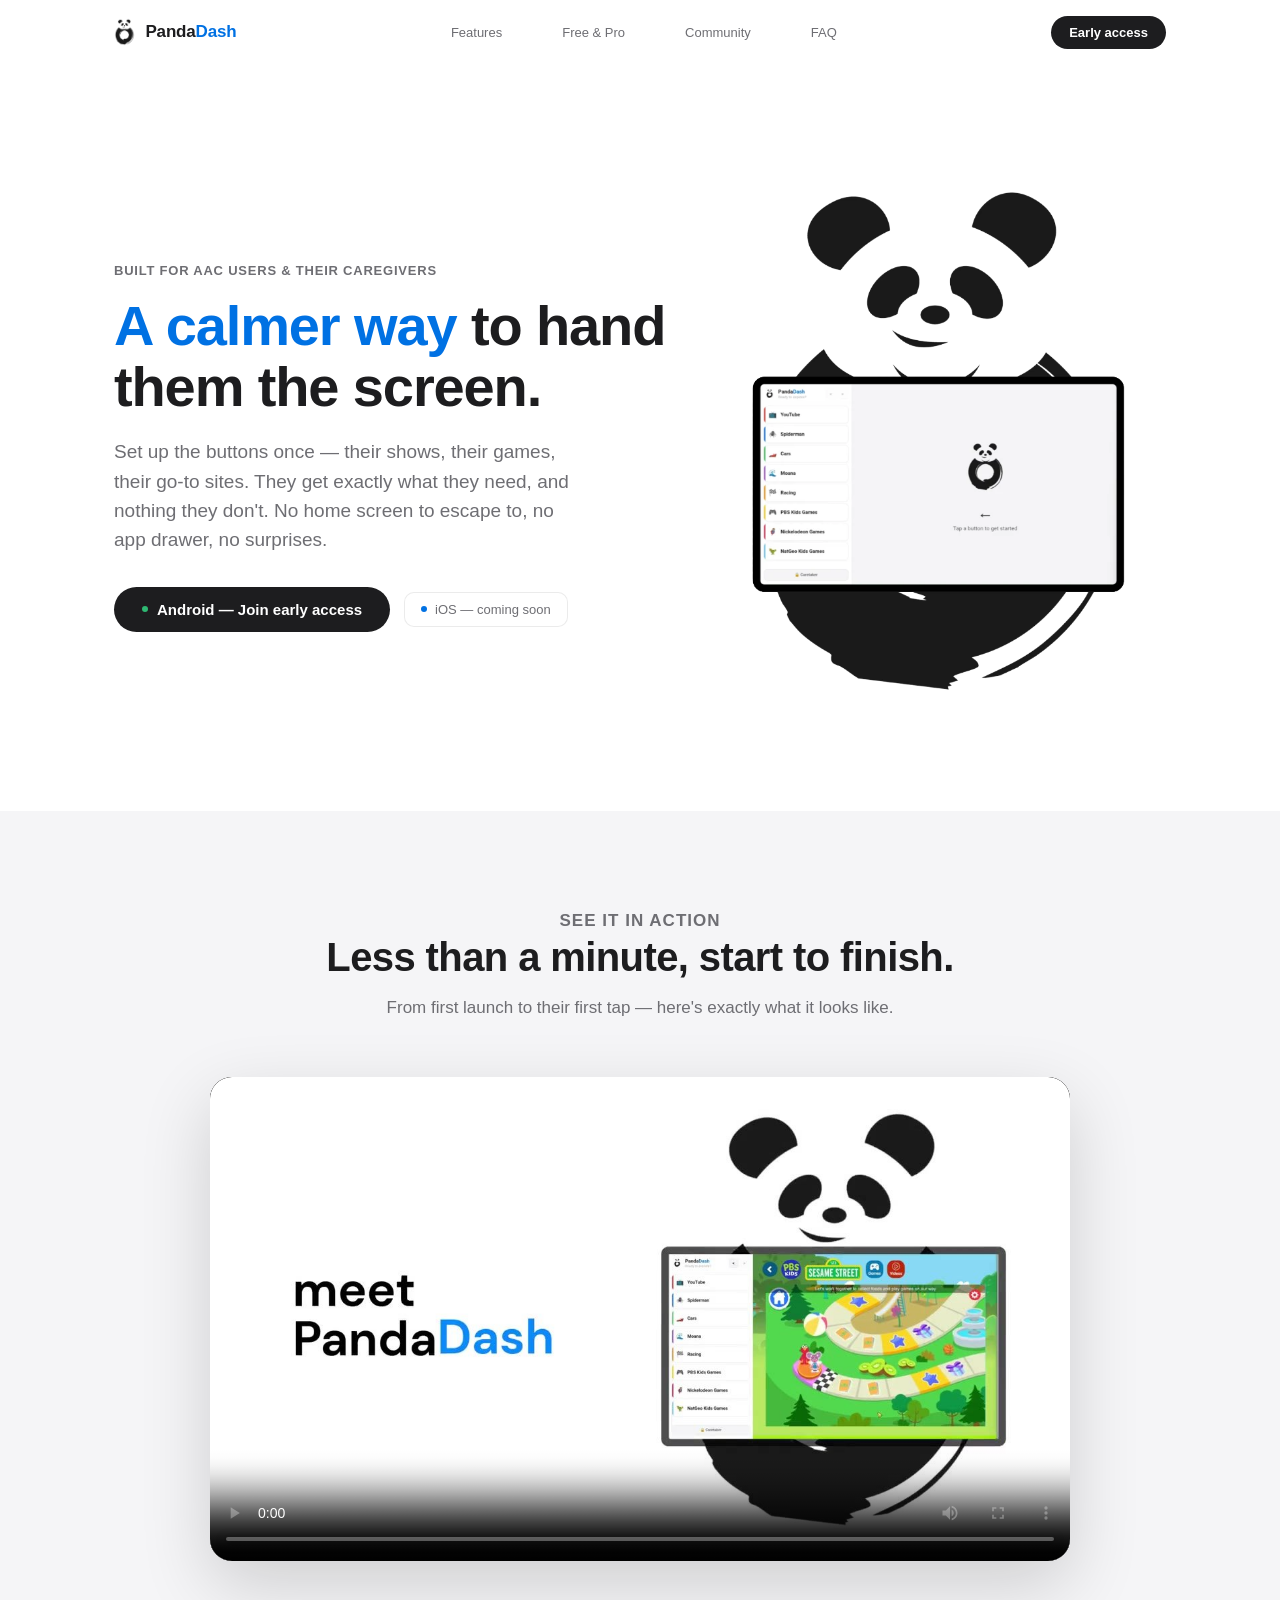
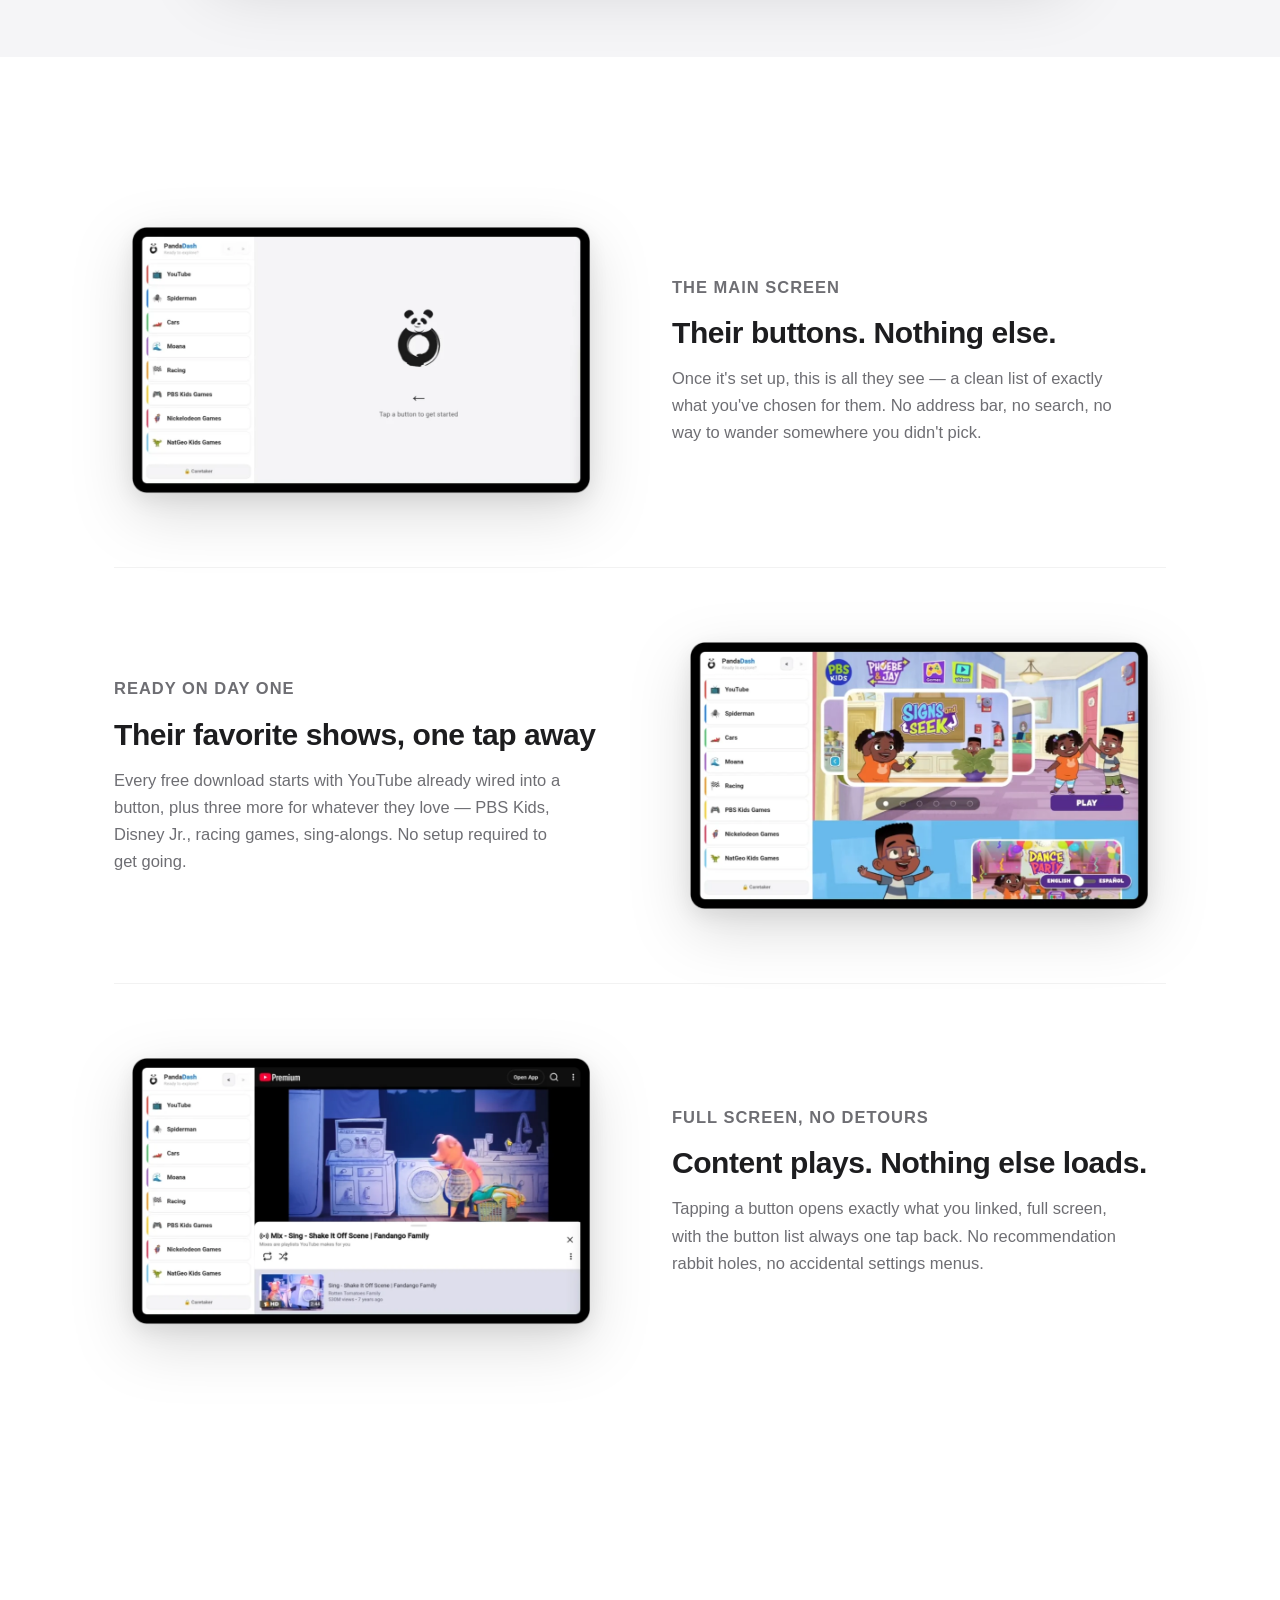
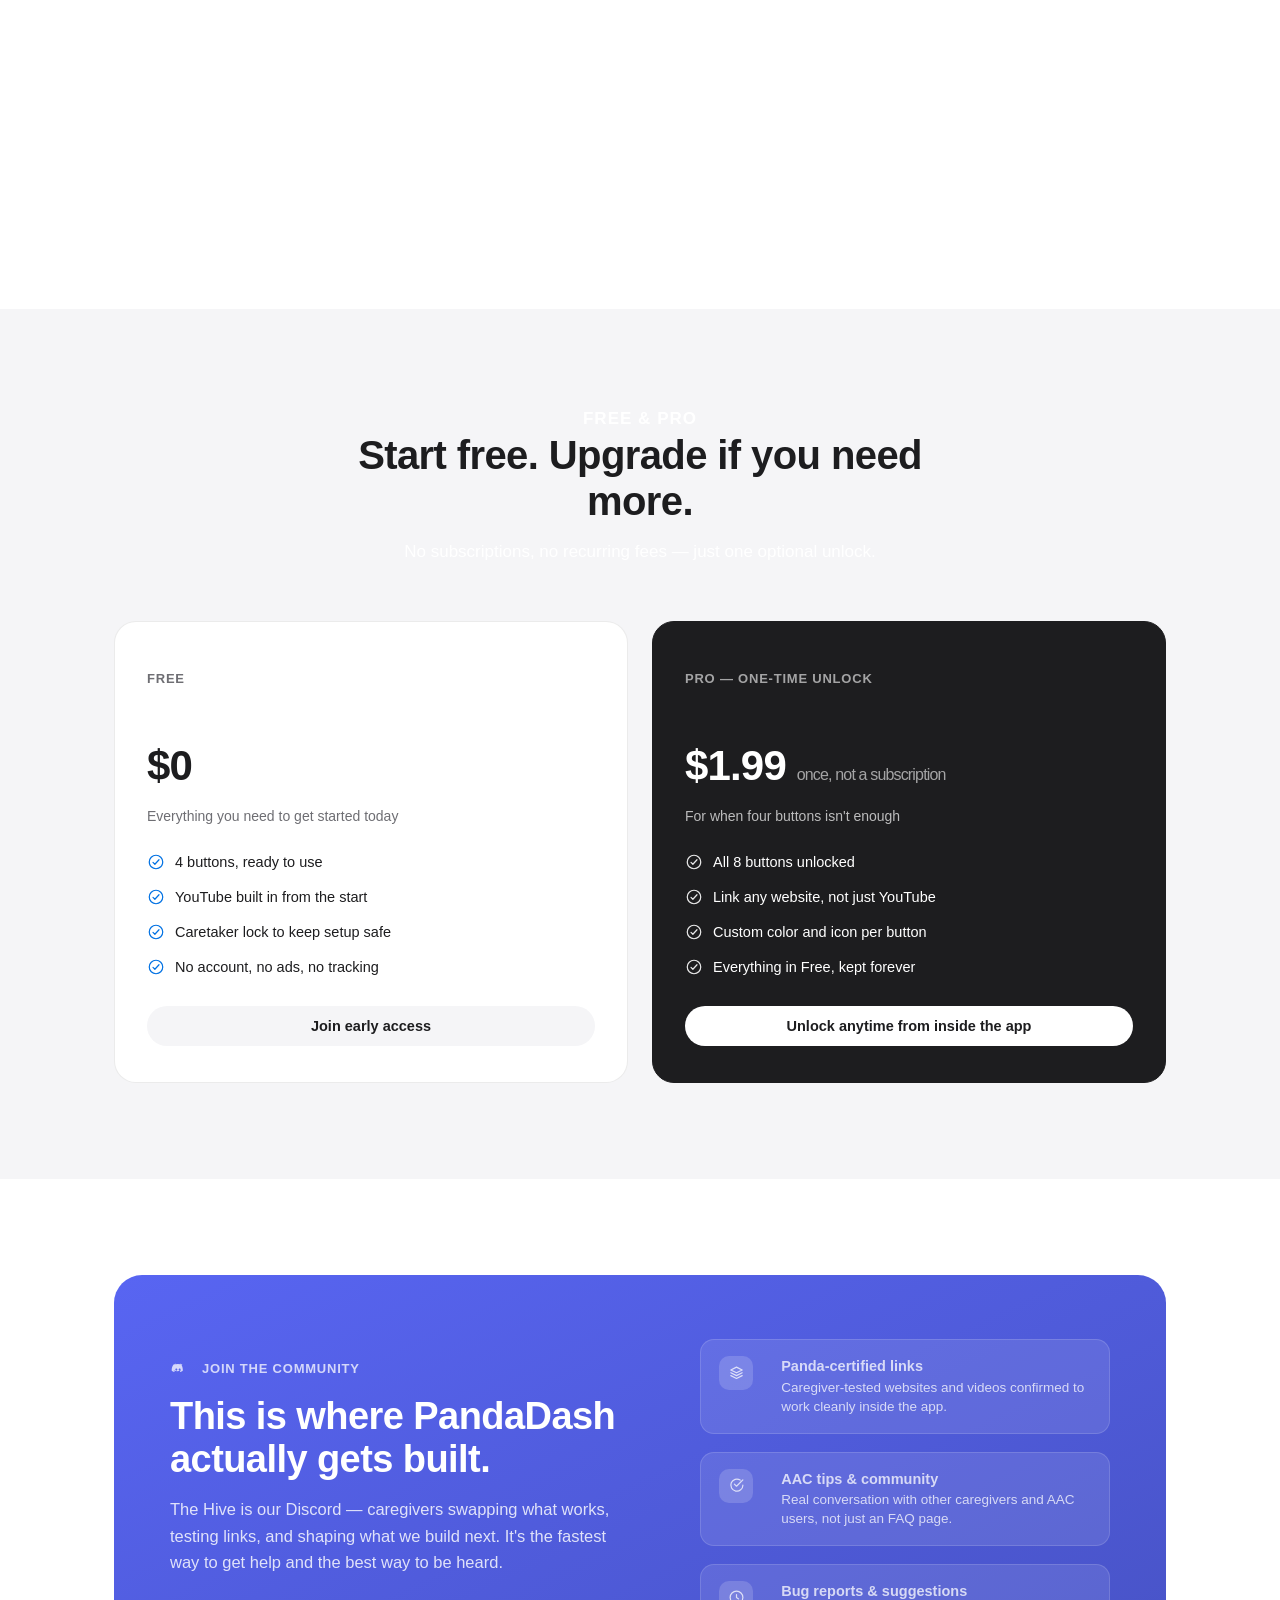
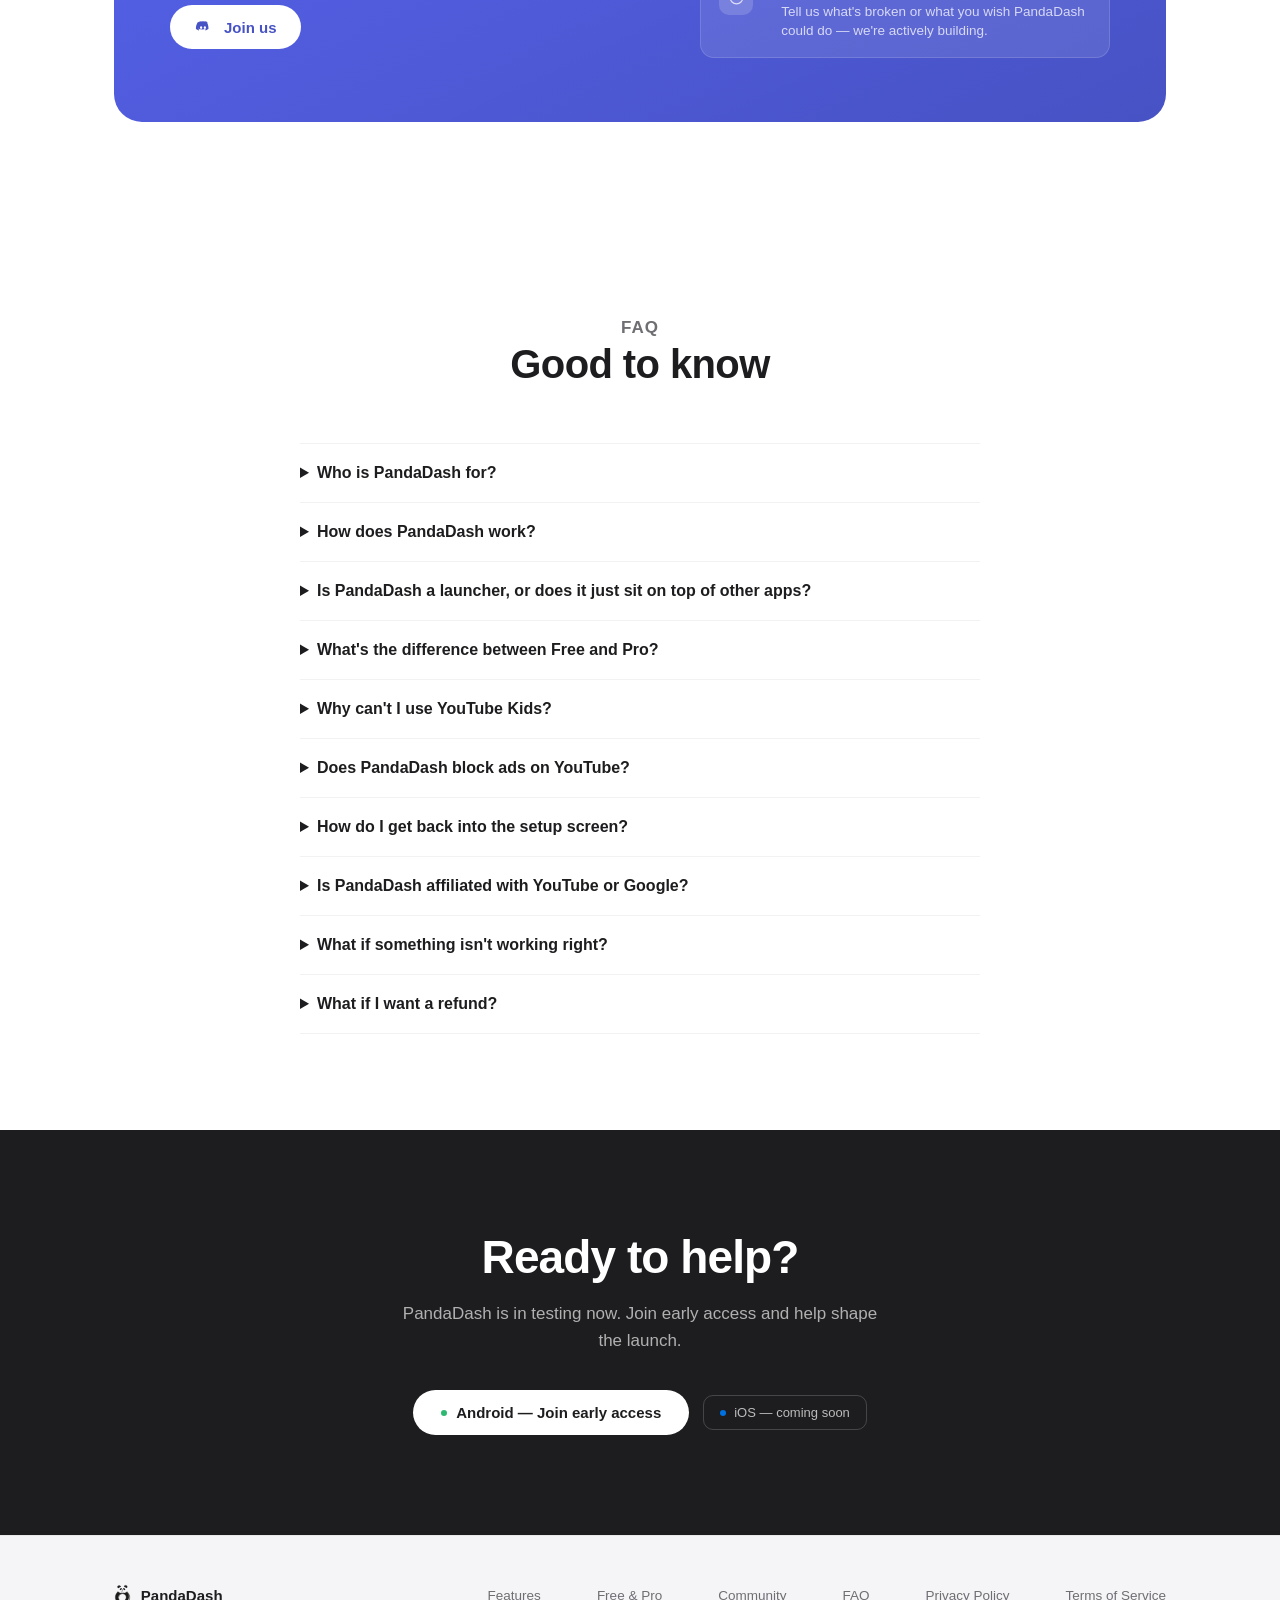
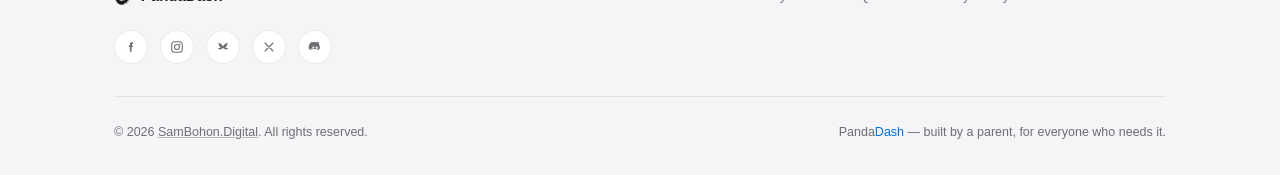
==== commit bc45d720: "Add tester sign-up and feedback pages with Formspree integration" ====
--- a/index.html
+++ b/index.html
@@ -4,11 +4,11 @@
 <meta charset="UTF-8" />
 <meta name="viewport" content="width=device-width, initial-scale=1" />
 <title>PandaDash AAC — A calmer way to hand them the screen</title>
-<meta name="description" content="PandaDash AAC turns any tablet into a simple set of buttons — their shows, their games, nothing else. Built for AAC users, kids, and the caregivers who set them up. Free on Google Play, iOS coming soon." />
+<meta name="description" content="PandaDash AAC turns any tablet into a simple set of buttons — their shows, their games, nothing else. Built for AAC users, kids, and the caregivers who set them up. Now in early access on Android, iOS coming soon." />
 
 <meta property="og:type" content="website" />
 <meta property="og:title" content="PandaDash AAC — A calmer way to hand them the screen" />
-<meta property="og:description" content="A distraction-free kiosk browser for AAC users and the people who care for them. Free on Google Play." />
+<meta property="og:description" content="A distraction-free kiosk browser for AAC users and the people who care for them. Now in early access on Android." />
 <meta property="og:image" content="assets/social-preview.jpg" />
 <meta property="og:url" content="https://pandadash.app/" />
 <meta name="twitter:card" content="summary_large_image" />
@@ -46,7 +46,7 @@
         <a href="#community">Community</a>
         <a href="#faq">FAQ</a>
       </div>
-      <a href="#download" class="nav-cta">Get the app</a>
+      <a href="#download" class="nav-cta">Early access</a>
     </div>
   </nav>
 
@@ -58,10 +58,7 @@
         <h1><span class="dash">A calmer way</span> to hand them the screen.</h1>
         <p class="lede">Set up the buttons once — their shows, their games, their go-to sites. They get exactly what they need, and nothing they don't. No home screen to escape to, no app drawer, no surprises.</p>
         <div class="btn-row" id="download">
-          <a class="play-badge" href="#" aria-label="Get PandaDash on Google Play">
-            <svg viewBox="0 0 24 24" fill="none" xmlns="http://www.w3.org/2000/svg"><path d="M5 3L19 12L5 21V3Z" fill="#fff"/></svg>
-            <span class="badge-text"><small>GET IT ON</small><strong>Google Play</strong></span>
-          </a>
+          <a href="testers/#signup" class="btn-primary"><span class="dot"></span>Android — Join early access</a>
           <span class="ios-badge"><span class="dot"></span> iOS — coming soon</span>
         </div>
       </div>
@@ -170,7 +167,7 @@
             <li><svg viewBox="0 0 24 24" fill="none"><circle cx="12" cy="12" r="9" stroke="currentColor" stroke-width="1.6"/><path d="M8 12.5L10.5 15L16 9" stroke="currentColor" stroke-width="1.6" stroke-linecap="round" stroke-linejoin="round"/></svg> Caretaker lock to keep setup safe</li>
             <li><svg viewBox="0 0 24 24" fill="none"><circle cx="12" cy="12" r="9" stroke="currentColor" stroke-width="1.6"/><path d="M8 12.5L10.5 15L16 9" stroke="currentColor" stroke-width="1.6" stroke-linecap="round" stroke-linejoin="round"/></svg> No account, no ads, no tracking</li>
           </ul>
-          <a class="plan-cta" href="#download">Download free</a>
+          <a class="plan-cta" href="#download">Join early access</a>
         </div>
 
         <div class="plan-card pro">
@@ -281,13 +278,10 @@
   <!-- ============ CTA BAND ============ -->
   <section class="cta-band">
     <div class="wrap">
-      <h2>Ready to explore?</h2>
-      <p>PandaDash is live on Google Play today. iOS is on the way.</p>
+      <h2>Ready to help?</h2>
+      <p>PandaDash is in testing now. Join early access and help shape the launch.</p>
       <div class="btn-row">
-        <a class="play-badge" href="#" aria-label="Get PandaDash on Google Play">
-          <svg viewBox="0 0 24 24" fill="none" xmlns="http://www.w3.org/2000/svg"><path d="M5 3L19 12L5 21V3Z" fill="#fff"/></svg>
-          <span class="badge-text"><small>GET IT ON</small><strong>Google Play</strong></span>
-        </a>
+        <a href="testers/#signup" class="btn-primary cta-band-btn"><span class="dot"></span>Android — Join early access</a>
         <span class="ios-badge"><span class="dot"></span> iOS — coming soon</span>
       </div>
     </div>
--- a/css/styles.css
+++ b/css/styles.css
@@ -11,6 +11,7 @@
   --mist-deep: #e8e8ed;
   --blue: #0071e3;
   --blue-deep: #0058b3;
+  --green: #2eb872;
   --line: rgba(0, 0, 0, 0.08);
   --line-soft: rgba(0, 0, 0, 0.05);
 
@@ -563,6 +564,8 @@
 
 .cta-band .btn-row { justify-content: center; }
 .cta-band .ios-badge { border-color: rgba(255,255,255,0.18); color: rgba(255,255,255,0.7); background: transparent; }
+.cta-band .cta-band-btn { background: var(--paper); color: var(--ink); }
+.cta-band .cta-band-btn:hover { background: var(--blue); color: var(--paper); }
 
 /* ---------- Footer ---------- */
 footer {
@@ -646,6 +649,147 @@
 .reveal.is-visible {
   opacity: 1;
   transform: translateY(0);
+}
+
+/* ---------- Generic big CTA button (used on testers page) ---------- */
+.btn-primary {
+  display: inline-flex;
+  align-items: center;
+  justify-content: center;
+  padding: 14px 28px;
+  border-radius: 100px;
+  background: var(--ink);
+  color: var(--paper);
+  font-size: 15px;
+  font-weight: 600;
+  border: none;
+  cursor: pointer;
+  transition: background 0.2s ease, transform 0.2s ease;
+}
+.btn-primary:hover { background: var(--blue); transform: translateY(-1px); }
+.btn-primary .dot {
+  width: 6px; height: 6px; border-radius: 50%;
+  background: var(--green);
+  margin-right: 9px;
+  flex-shrink: 0;
+}
+
+/* ---------- Lightweight page header (feedback page) ---------- */
+.page-header {
+  padding: 140px 0 56px;
+  text-align: center;
+}
+.page-header .eyebrow { text-align: center; }
+.page-header h1 {
+  font-size: clamp(30px, 4vw, 44px);
+  letter-spacing: -0.02em;
+  font-weight: 700;
+  margin: 0 0 14px;
+}
+.page-header p {
+  color: var(--ink-soft);
+  font-size: 17px;
+  max-width: 560px;
+  margin: 0 auto;
+  line-height: 1.6;
+}
+
+/* ---------- Forms (tester sign-up + feedback) ---------- */
+.form-card {
+  background: var(--paper);
+  border: 1px solid var(--line);
+  border-radius: 22px;
+  padding: 40px;
+  max-width: 560px;
+  margin: 0 auto;
+  box-shadow: var(--shadow-sm);
+}
+
+.form-field { margin-bottom: 20px; }
+.form-field label {
+  display: block;
+  font-size: 13px;
+  font-weight: 600;
+  margin-bottom: 8px;
+  color: var(--ink);
+}
+.form-field .hint {
+  font-size: 13px;
+  color: var(--ink-soft);
+  margin-top: 6px;
+}
+
+.form-field input,
+.form-field select,
+.form-field textarea {
+  width: 100%;
+  padding: 12px 14px;
+  font-size: 15px;
+  font-family: inherit;
+  border: 1px solid var(--line);
+  border-radius: 10px;
+  background: var(--paper);
+  color: var(--ink);
+  transition: border-color 0.2s ease;
+  box-sizing: border-box;
+}
+.form-field input:focus,
+.form-field select:focus,
+.form-field textarea:focus {
+  outline: none;
+  border-color: var(--blue);
+}
+.form-field textarea { resize: vertical; min-height: 110px; }
+
+.form-row {
+  display: grid;
+  grid-template-columns: 1fr 1fr;
+  gap: 16px;
+}
+
+.form-submit {
+  width: 100%;
+  padding: 14px 20px;
+  border-radius: 100px;
+  background: var(--ink);
+  color: var(--paper);
+  font-size: 15px;
+  font-weight: 600;
+  border: none;
+  cursor: pointer;
+  transition: background 0.2s ease;
+}
+.form-submit:hover { background: var(--blue); }
+.form-submit:disabled { opacity: 0.6; cursor: default; }
+
+.form-status {
+  margin-top: 16px;
+  font-size: 14px;
+  display: none;
+}
+.form-status.is-error { color: #c0392b; display: block; }
+
+.form-success { text-align: center; padding: 12px 0; }
+.form-success .check {
+  width: 56px;
+  height: 56px;
+  border-radius: 50%;
+  background: var(--blue);
+  display: flex;
+  align-items: center;
+  justify-content: center;
+  margin: 0 auto 18px;
+}
+.form-success .check svg { width: 24px; height: 24px; fill: #fff; }
+.form-success h3 { margin: 0 0 10px; font-size: 22px; letter-spacing: -0.01em; }
+.form-success p { color: var(--ink-soft); margin: 0 0 20px; line-height: 1.6; }
+
+.form-honeypot {
+  position: absolute;
+  left: -9999px;
+  width: 1px;
+  height: 1px;
+  opacity: 0;
 }
 
 /* ---------- Responsive ---------- */
@@ -663,6 +807,8 @@
   .cta-band { padding: 72px 0; }
   .community { padding: 44px 28px; }
   .community-grid { grid-template-columns: 1fr; gap: 32px; }
+  .form-row { grid-template-columns: 1fr; }
+  .form-card { padding: 28px 22px; }
 }
 
 @media (max-width: 520px) {
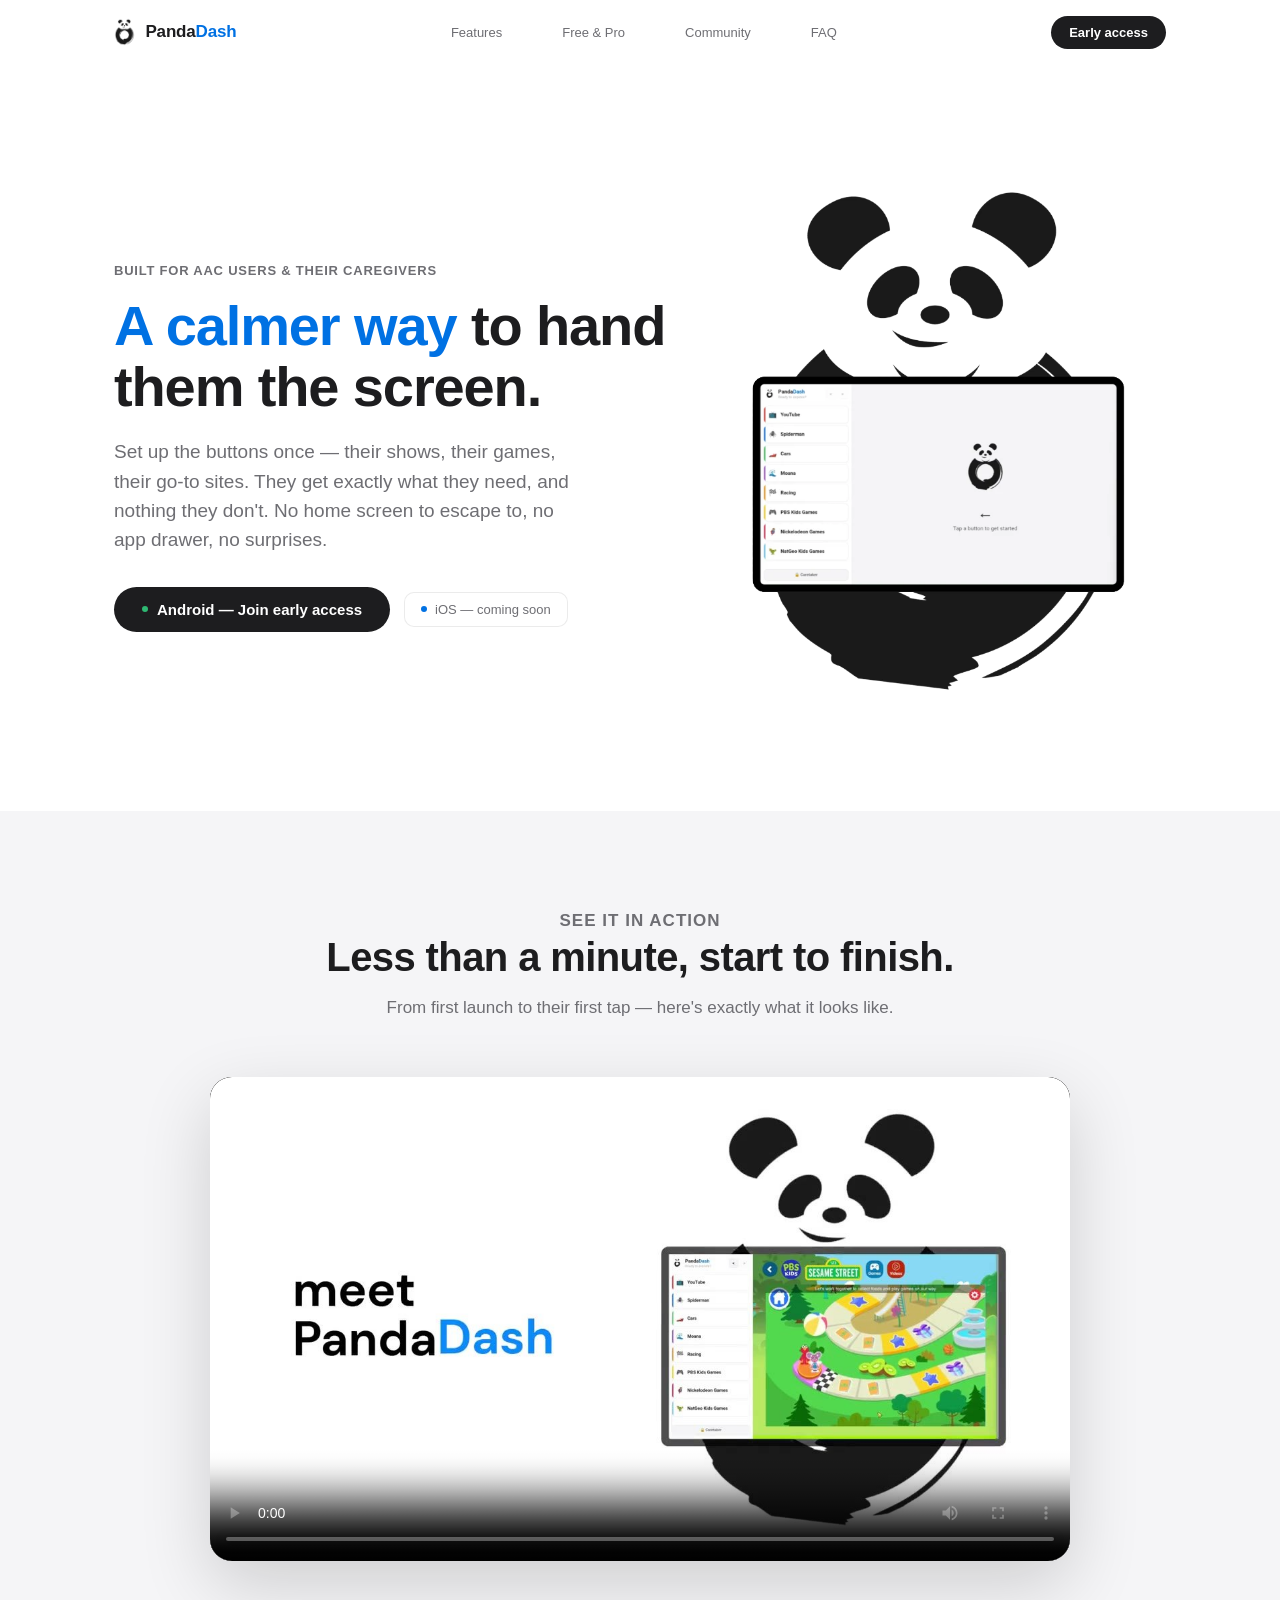
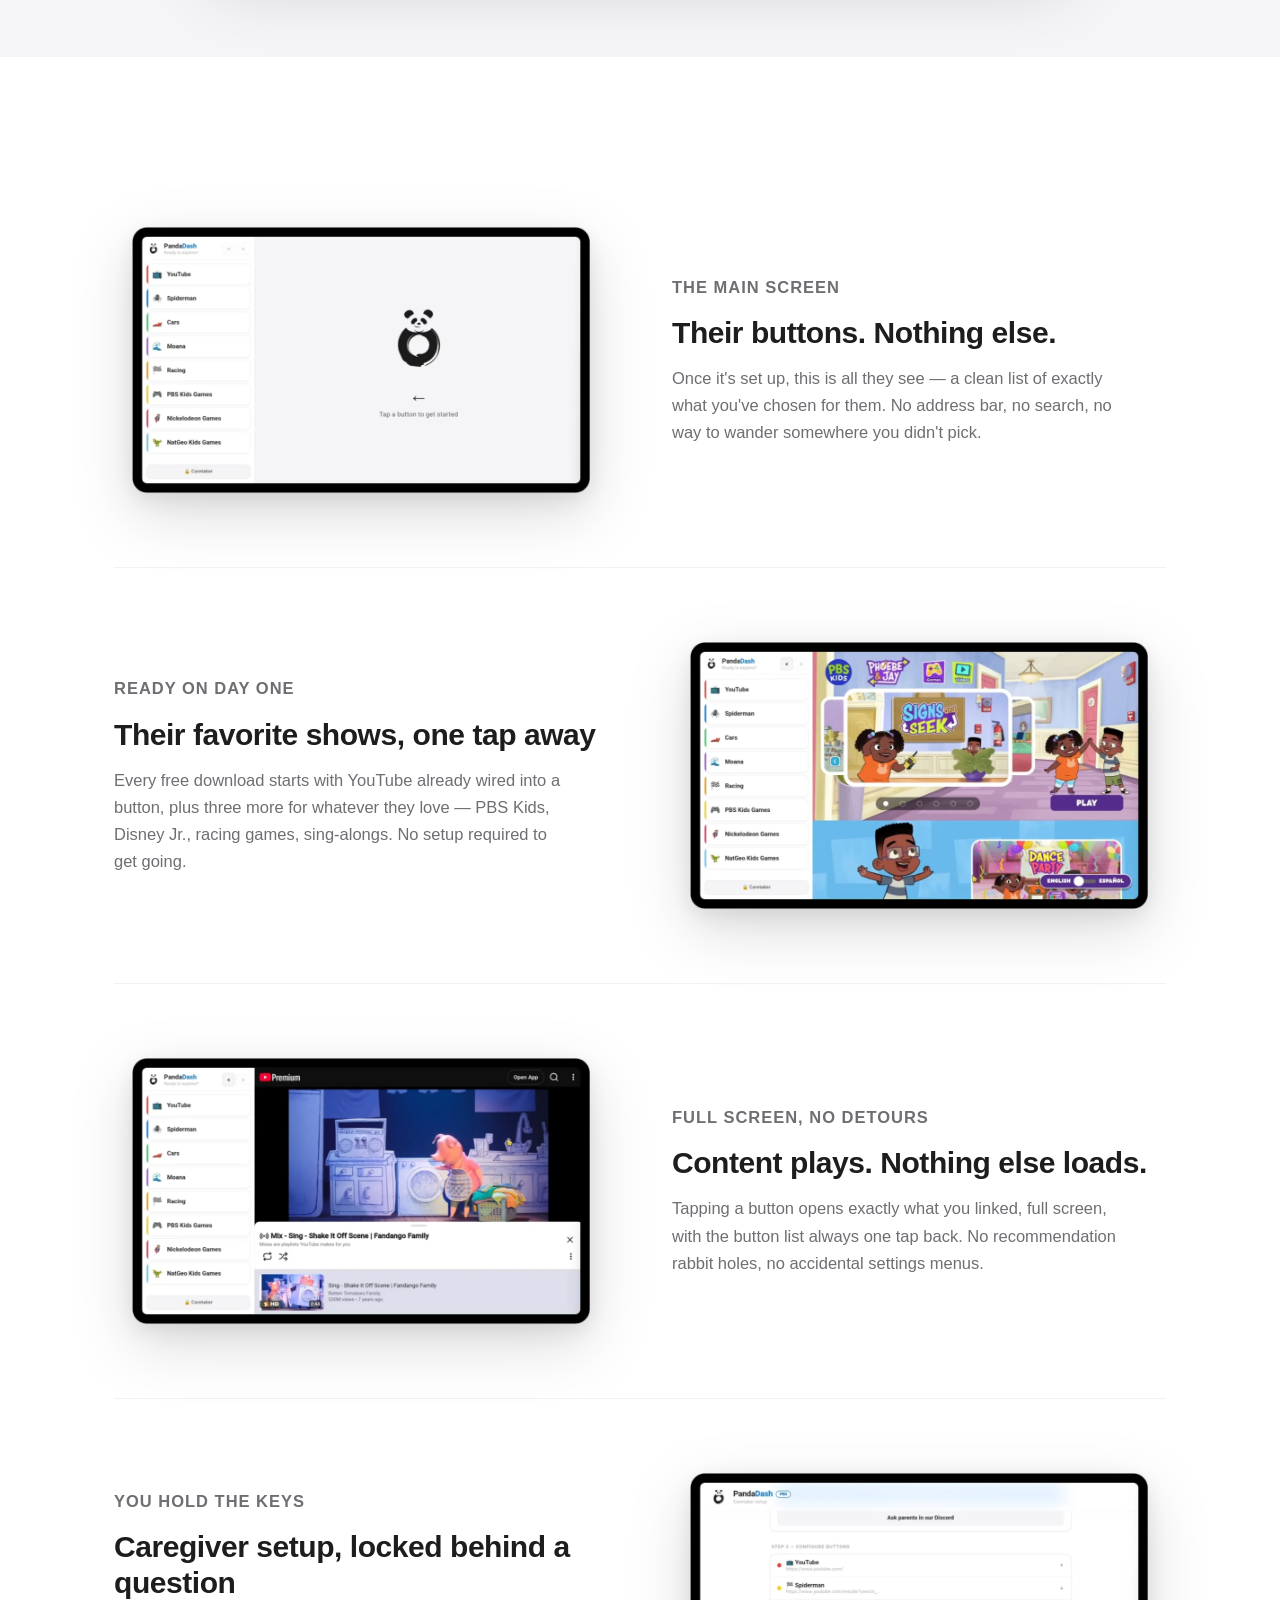
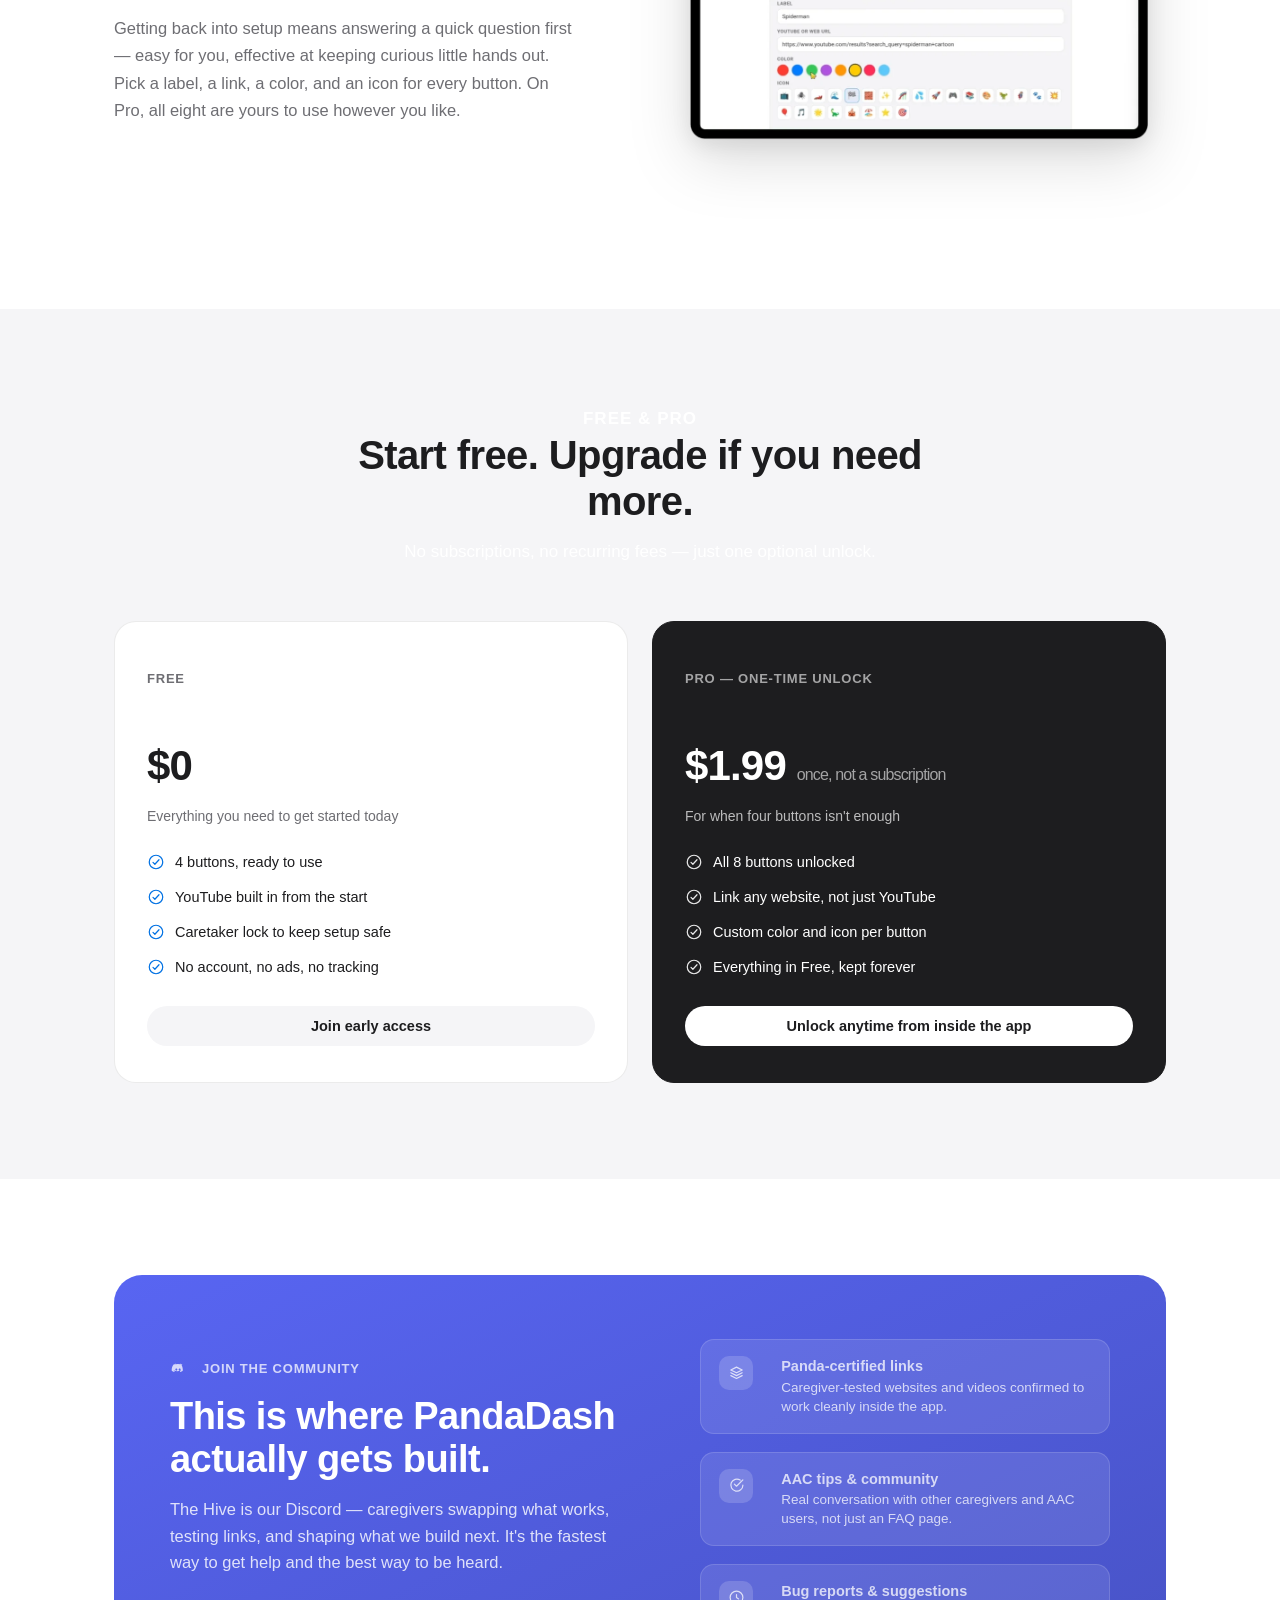
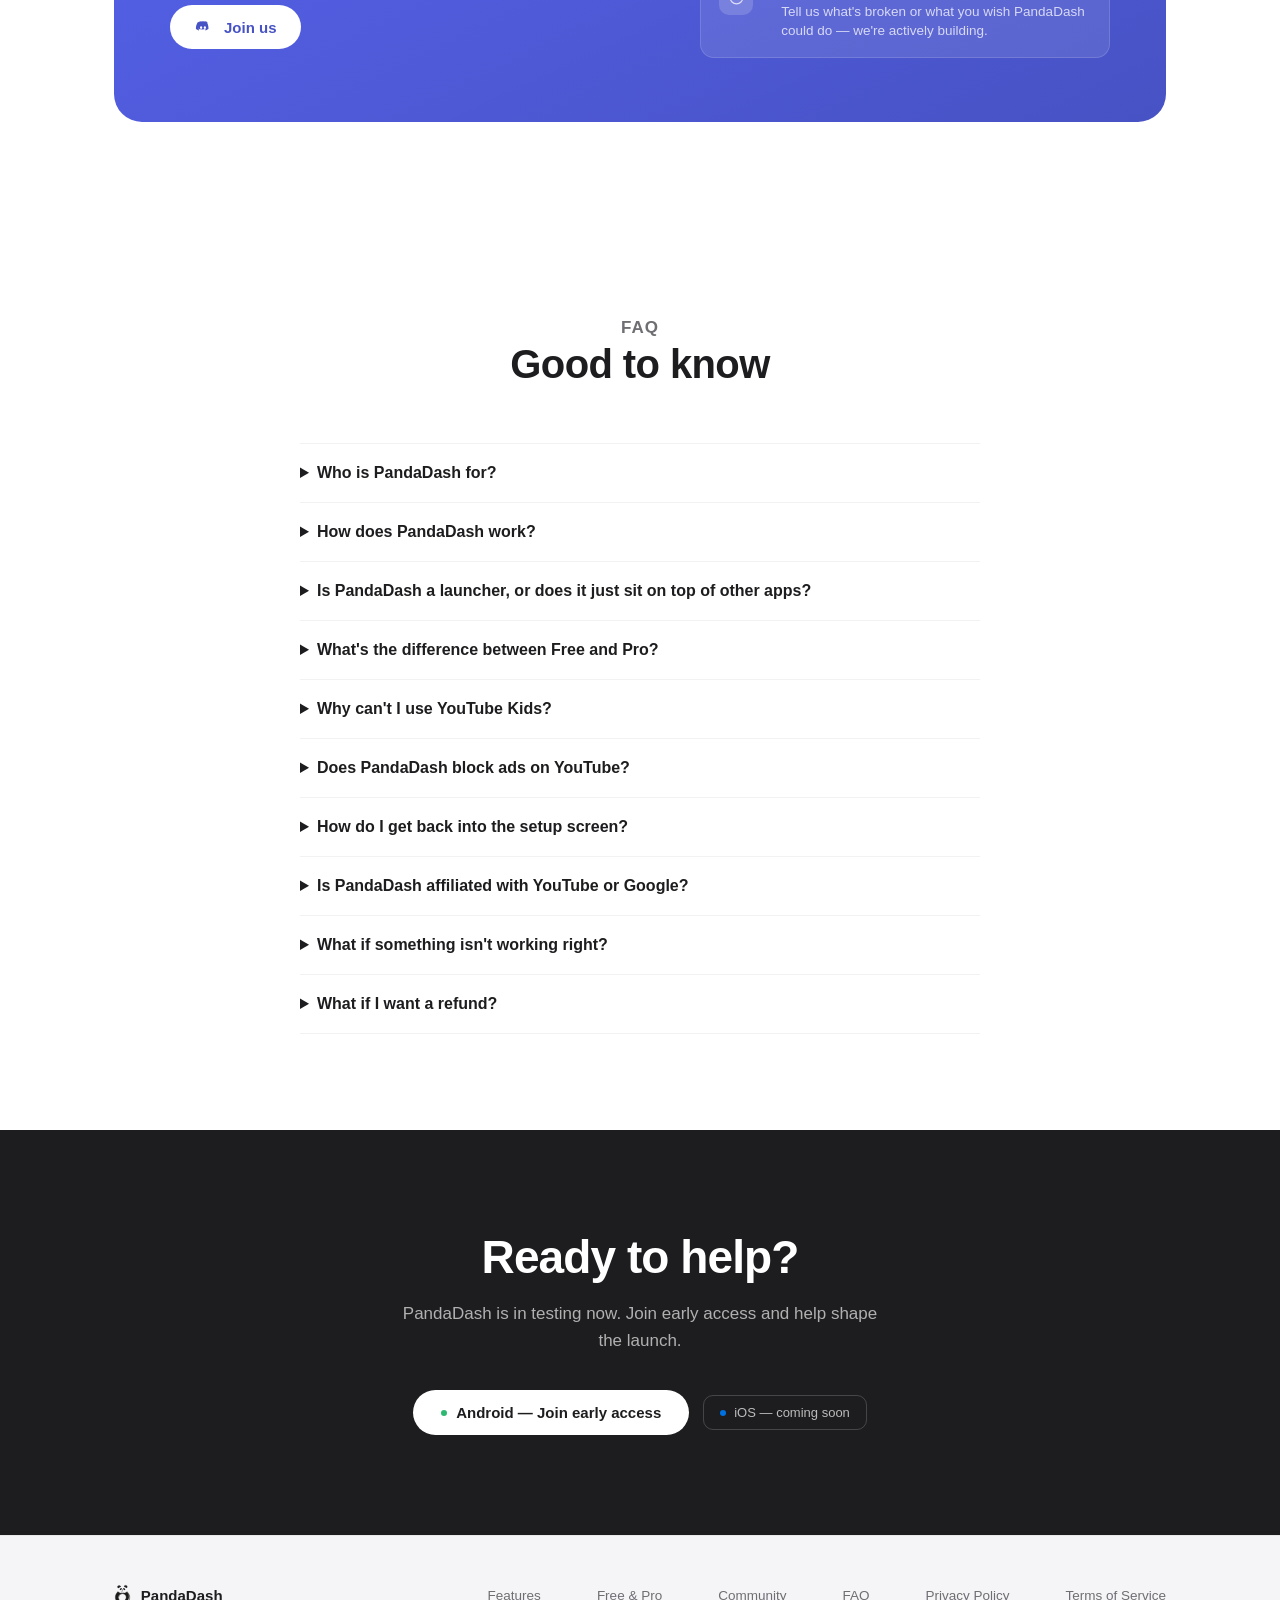
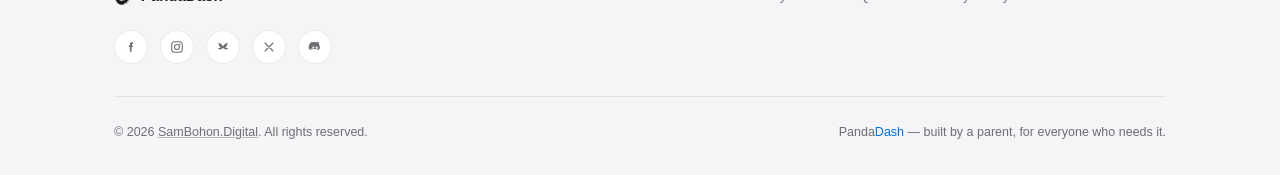
==== commit 96854340: "Add tester sign-up and feedback pages with Formspree integration" ====
--- a/index.html
+++ b/index.html
@@ -46,7 +46,7 @@
         <a href="#community">Community</a>
         <a href="#faq">FAQ</a>
       </div>
-      <a href="#download" class="nav-cta">Early access</a>
+      <a href="testers/#signup" class="nav-cta">Early access</a>
     </div>
   </nav>
 
@@ -167,7 +167,7 @@
             <li><svg viewBox="0 0 24 24" fill="none"><circle cx="12" cy="12" r="9" stroke="currentColor" stroke-width="1.6"/><path d="M8 12.5L10.5 15L16 9" stroke="currentColor" stroke-width="1.6" stroke-linecap="round" stroke-linejoin="round"/></svg> Caretaker lock to keep setup safe</li>
             <li><svg viewBox="0 0 24 24" fill="none"><circle cx="12" cy="12" r="9" stroke="currentColor" stroke-width="1.6"/><path d="M8 12.5L10.5 15L16 9" stroke="currentColor" stroke-width="1.6" stroke-linecap="round" stroke-linejoin="round"/></svg> No account, no ads, no tracking</li>
           </ul>
-          <a class="plan-cta" href="#download">Join early access</a>
+          <a class="plan-cta" href="testers/#signup">Join early access</a>
         </div>
 
         <div class="plan-card pro">
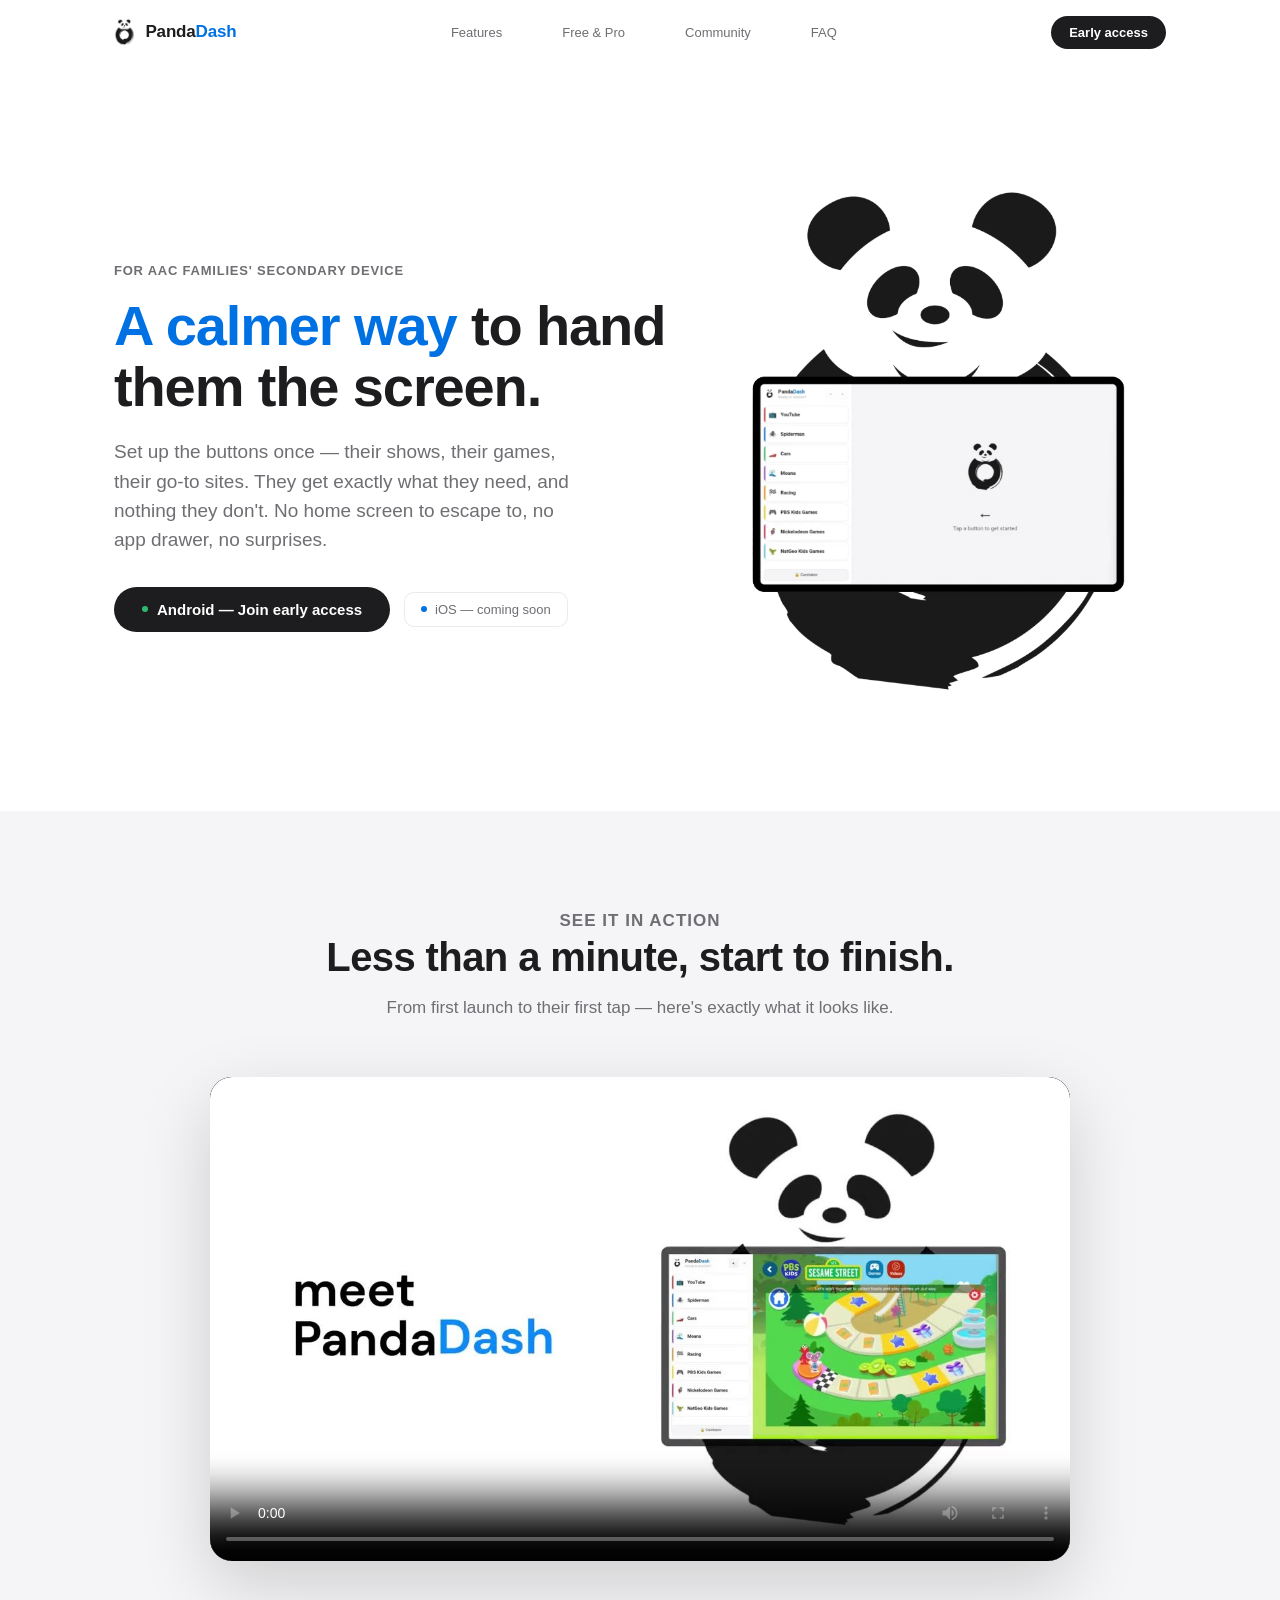
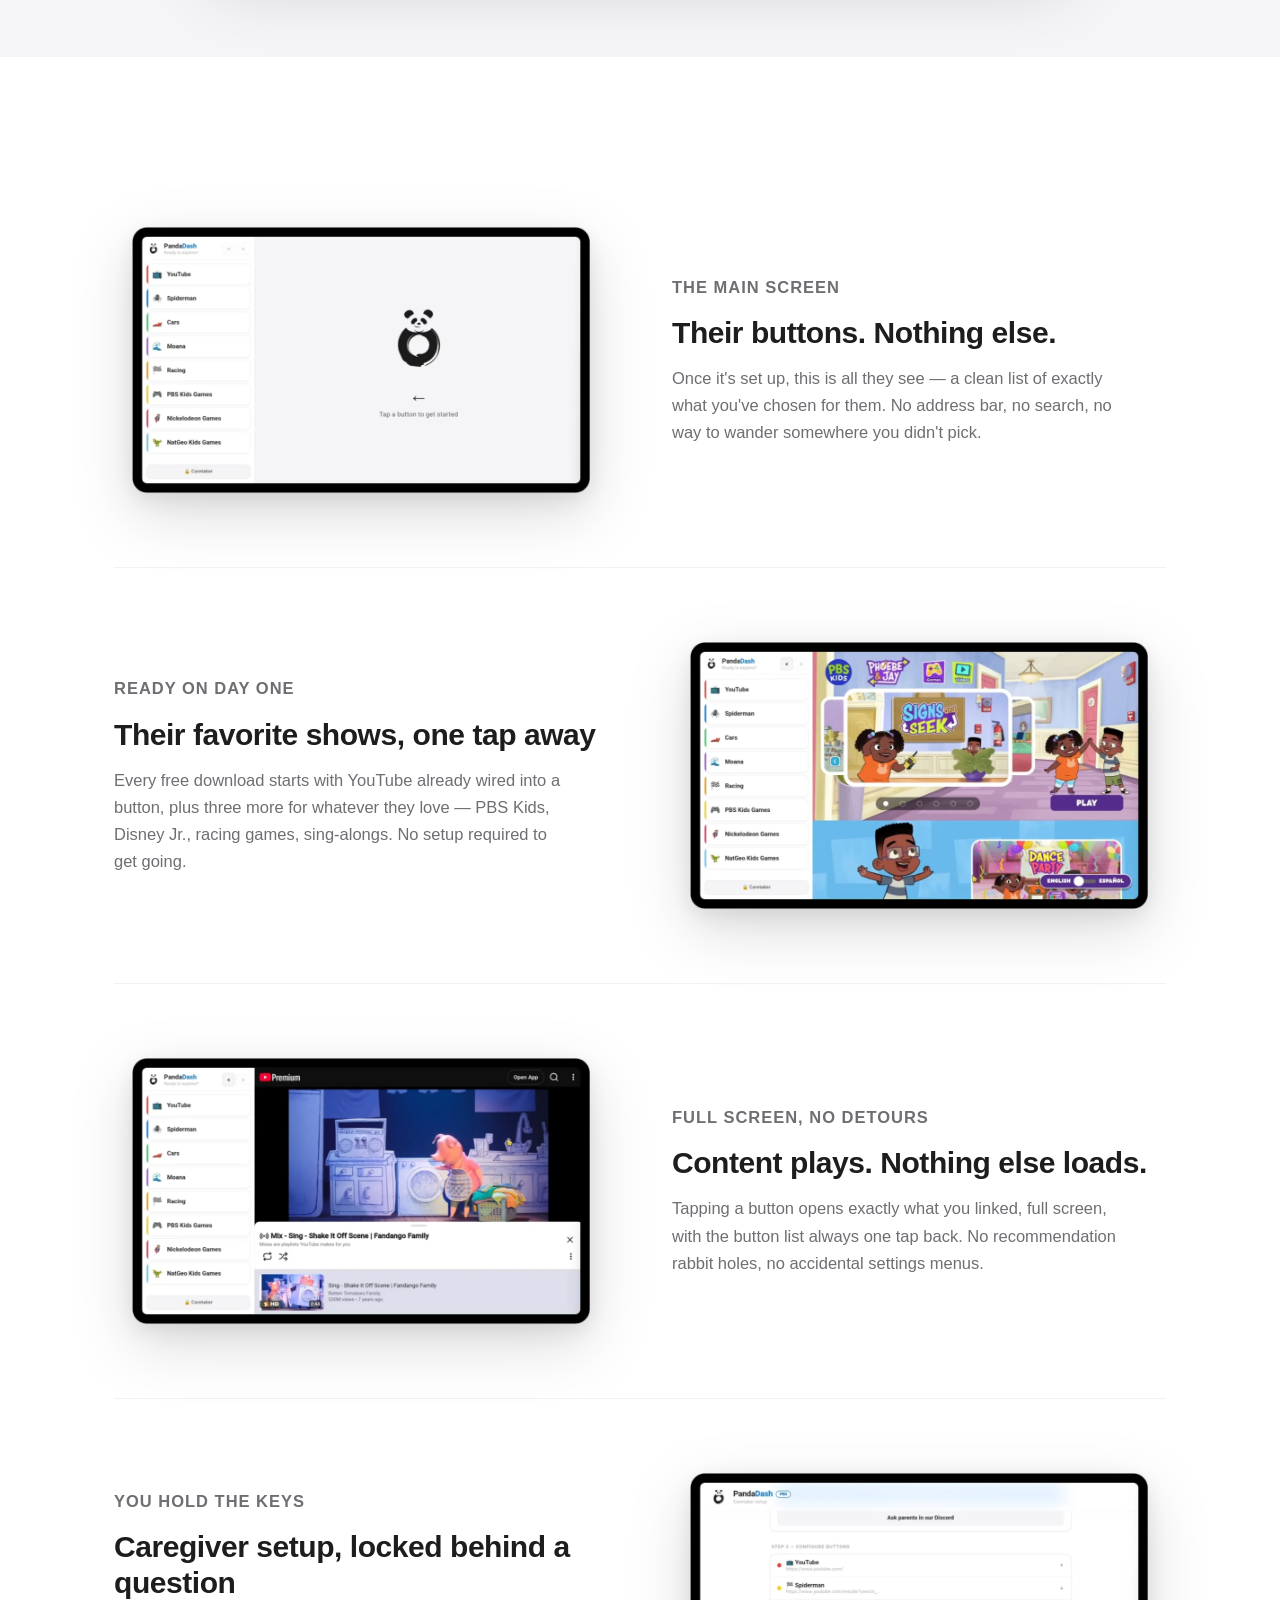
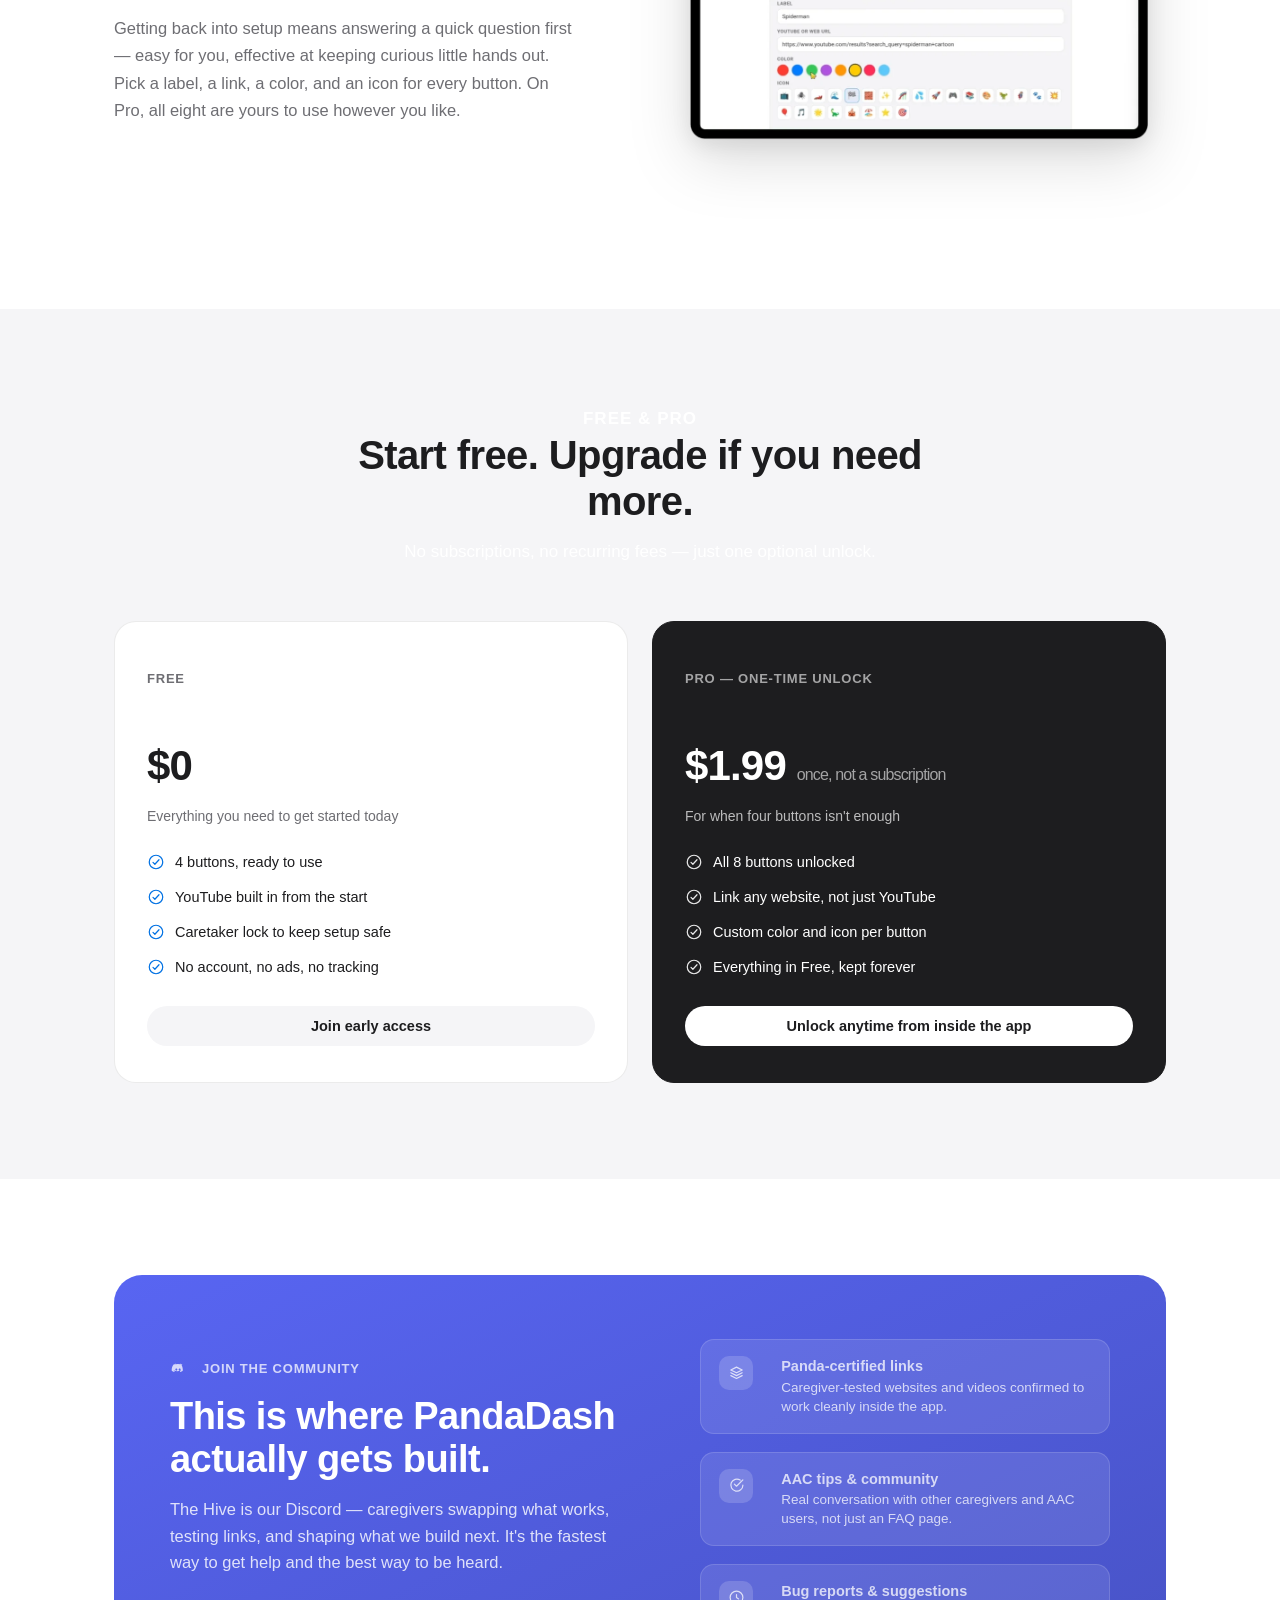
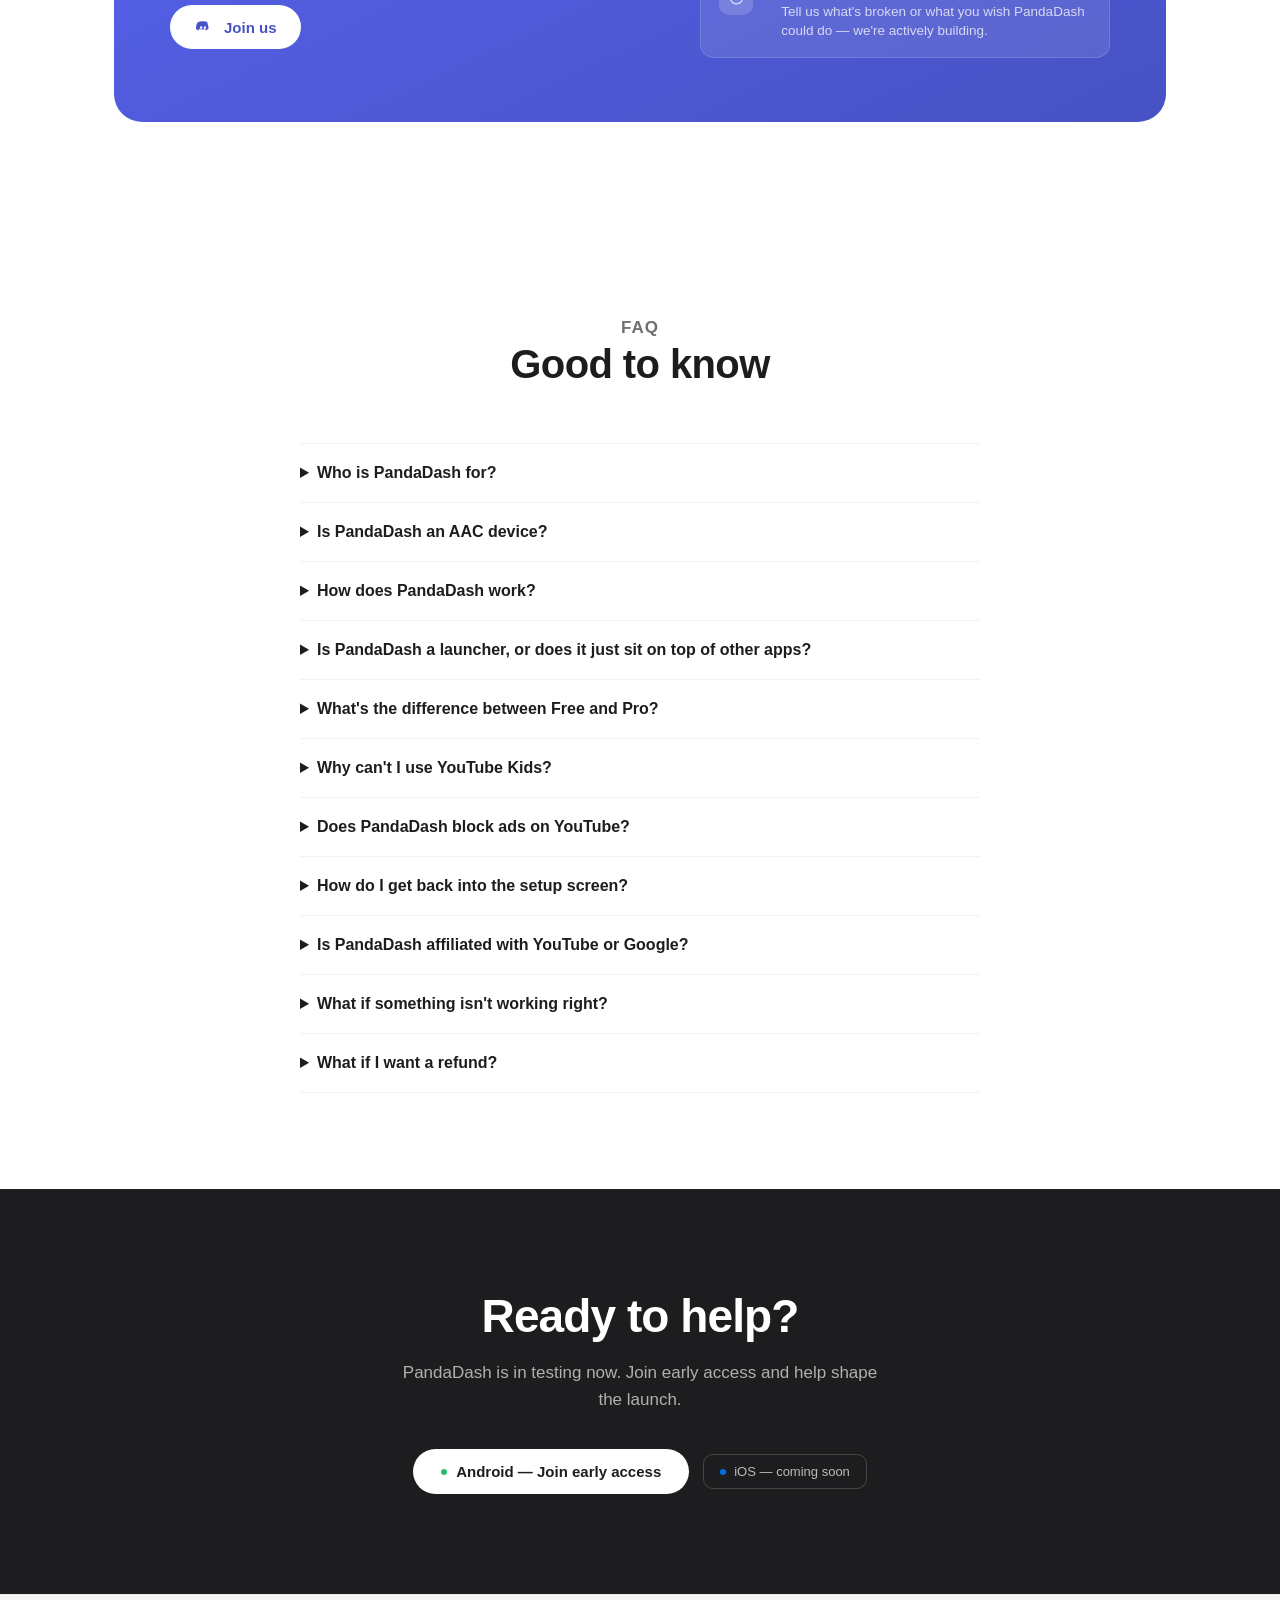
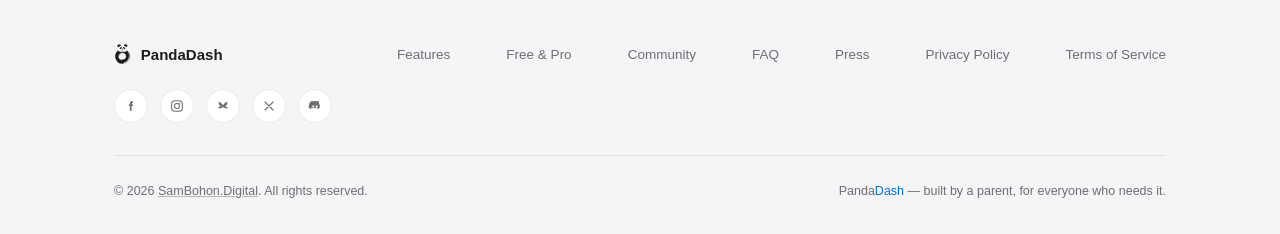
==== commit 45855c4c: "added press kit" ====
--- a/index.html
+++ b/index.html
@@ -4,11 +4,11 @@
 <meta charset="UTF-8" />
 <meta name="viewport" content="width=device-width, initial-scale=1" />
 <title>PandaDash AAC — A calmer way to hand them the screen</title>
-<meta name="description" content="PandaDash AAC turns any tablet into a simple set of buttons — their shows, their games, nothing else. Built for AAC users, kids, and the caregivers who set them up. Now in early access on Android, iOS coming soon." />
+<meta name="description" content="PandaDash AAC turns a tablet into a simple set of buttons — their shows, their games, nothing else. Built for the secondary device AAC families use for downtime, not a replacement for their AAC system. Now in early access on Android, iOS coming soon." />
 
 <meta property="og:type" content="website" />
 <meta property="og:title" content="PandaDash AAC — A calmer way to hand them the screen" />
-<meta property="og:description" content="A distraction-free kiosk browser for AAC users and the people who care for them. Now in early access on Android." />
+<meta property="og:description" content="A distraction-free kiosk browser for the secondary device AAC families use for shows and games — not a replacement for an AAC system. Now in early access on Android." />
 <meta property="og:image" content="assets/social-preview.jpg" />
 <meta property="og:url" content="https://pandadash.app/" />
 <meta name="twitter:card" content="summary_large_image" />
@@ -21,6 +21,7 @@
 <link rel="icon" href="assets/favicon.ico" sizes="any" />
 <link rel="apple-touch-icon" href="assets/apple-touch-icon.png" />
 <link rel="stylesheet" href="css/styles.css" />
+<script defer src="https://analytics.sambohon.digital/script.js" data-website-id="828ed723-d7b0-4df8-9a8a-cc261f883c48"></script>
 </head>
 <body>
 
@@ -54,7 +55,7 @@
   <header class="hero">
     <div class="wrap">
       <div>
-        <p class="eyebrow">Built for AAC users &amp; their caregivers</p>
+        <p class="eyebrow">For AAC Families' Secondary Device</p>
         <h1><span class="dash">A calmer way</span> to hand them the screen.</h1>
         <p class="lede">Set up the buttons once — their shows, their games, their go-to sites. They get exactly what they need, and nothing they don't. No home screen to escape to, no app drawer, no surprises.</p>
         <div class="btn-row" id="download">
@@ -233,7 +234,11 @@
       <div style="max-width:680px;margin:0 auto;">
         <details style="padding:20px 0;border-top:1px solid var(--line-soft);">
           <summary style="cursor:pointer;font-weight:600;font-size:16px;">Who is PandaDash for?</summary>
-          <p style="color:var(--ink-soft);margin-top:10px;line-height:1.6;">PandaDash is built for caregivers supporting anyone who needs a calmer, distraction-free way to use a tablet — non-verbal children, AAC users of any age, adults with cognitive or sensory needs, or anyone who benefits from a simple, locked-down screen. It's not limited to kids.</p>
+          <p style="color:var(--ink-soft);margin-top:10px;line-height:1.6;">PandaDash is built for caregivers managing a person's <em>secondary</em> tablet — the one used for shows, games, and downtime, not the device running an AAC communication program. Most AAC users already have a dedicated device locked to their AAC software; PandaDash brings that same calm, locked-down approach to the other tablet, the one for YouTube, PBS Kids, or a handful of go-to sites. It's useful for non-verbal children, AAC users of any age, adults with cognitive or sensory needs, or anyone who benefits from a simpler screen — but it's not limited to AAC families either.</p>
+        </details>
+        <details style="padding:20px 0;border-top:1px solid var(--line-soft);">
+          <summary style="cursor:pointer;font-weight:600;font-size:16px;">Is PandaDash an AAC device?</summary>
+          <p style="color:var(--ink-soft);margin-top:10px;line-height:1.6;">No. PandaDash isn't a communication device, a symbol-based AAC app, or a replacement for someone's existing AAC system. It's built for the <em>other</em> tablet — the one for entertainment and downtime — so that device can be just as simple and caregiver-controlled as the AAC device already is.</p>
         </details>
         <details style="padding:20px 0;border-top:1px solid var(--line-soft);">
           <summary style="cursor:pointer;font-weight:600;font-size:16px;">How does PandaDash work?</summary>
@@ -265,7 +270,7 @@
         </details>
         <details style="padding:20px 0;border-top:1px solid var(--line-soft);">
           <summary style="cursor:pointer;font-weight:600;font-size:16px;">What if something isn't working right?</summary>
-          <p style="color:var(--ink-soft);margin-top:10px;line-height:1.6;"><a class="inline-link" href="https://discord.gg/t9SSaY4AzX" target="_blank" rel="noopener" style="color:var(--blue);text-decoration:underline;">Join our Discord</a> — it's the best way to reach us directly, report a bug, or ask a question. We use it to share updates and hear from the people actually using the app.</p>
+          <p style="color:var(--ink-soft);margin-top:10px;line-height:1.6;">Email <a class="inline-link" href="mailto:pandaappaac@gmail.com" style="color:var(--blue);text-decoration:underline;">pandaappaac@gmail.com</a> — that's the most direct way to reach us with a bug, a question, or anything else. You're also welcome to <a class="inline-link" href="https://discord.gg/t9SSaY4AzX" target="_blank" rel="noopener" style="color:var(--blue);text-decoration:underline;">join our Discord</a> if you'd rather talk with other caregivers and testers too.</p>
         </details>
         <details style="padding:20px 0;border-top:1px solid var(--line-soft);border-bottom:1px solid var(--line-soft);">
           <summary style="cursor:pointer;font-weight:600;font-size:16px;">What if I want a refund?</summary>
@@ -302,6 +307,7 @@
         <a href="#pricing">Free &amp; Pro</a>
         <a href="#community">Community</a>
         <a href="#faq">FAQ</a>
+        <a href="press.html">Press</a>
         <a href="privacy.html">Privacy Policy</a>
         <a href="terms.html">Terms of Service</a>
       </div>
--- a/css/styles.css
+++ b/css/styles.css
@@ -815,3 +815,163 @@
   .hero { padding: 48px 0 40px; }
   .footer-top, .footer-bottom { flex-direction: column; align-items: flex-start; }
 }
+
+/* ===========================================================
+   Press / media kit page
+   =========================================================== */
+.press-facts {
+  background: var(--mist);
+  border: 1px solid var(--line);
+  border-radius: var(--radius);
+  padding: 28px 32px;
+  box-shadow: var(--shadow-sm);
+}
+.press-facts dl {
+  display: grid;
+  grid-template-columns: 1fr 1fr;
+  gap: 22px 28px;
+  margin: 0;
+}
+.press-facts dt {
+  font-size: 12px;
+  font-weight: 700;
+  letter-spacing: 0.04em;
+  text-transform: uppercase;
+  color: var(--ink-soft);
+  margin-bottom: 4px;
+}
+.press-facts dd {
+  font-size: 15px;
+  font-weight: 600;
+  margin: 0;
+  line-height: 1.45;
+}
+.press-facts dd a { color: var(--blue); font-weight: 600; }
+.press-facts dd small {
+  display: block;
+  font-size: 12.5px;
+  font-weight: 500;
+  color: var(--ink-soft);
+  margin-top: 2px;
+}
+
+.press-features {
+  list-style: none;
+  margin: 0;
+  padding: 0;
+  display: flex;
+  flex-direction: column;
+  gap: 16px;
+}
+.press-features li {
+  display: flex;
+  align-items: flex-start;
+  gap: 12px;
+  font-size: 15.5px;
+  line-height: 1.55;
+}
+.press-features svg { width: 19px; height: 19px; flex-shrink: 0; margin-top: 2px; color: var(--blue); }
+
+.press-quote {
+  margin: 8px 0 0;
+  padding: 26px 30px;
+  border-left: 3px solid var(--blue);
+  background: var(--mist);
+  border-radius: 0 var(--radius) var(--radius) 0;
+}
+.press-quote p {
+  font-size: 19px;
+  font-weight: 500;
+  color: var(--ink);
+  line-height: 1.5;
+  margin: 0 0 10px;
+}
+.press-quote cite {
+  font-size: 13px;
+  font-weight: 600;
+  color: var(--ink-soft);
+  font-style: normal;
+}
+
+.press-note {
+  background: var(--mist);
+  border-radius: 14px;
+  padding: 20px 24px;
+  font-size: 14.5px;
+  color: var(--ink-soft);
+  line-height: 1.6;
+}
+
+.press-shots {
+  display: grid;
+  grid-template-columns: repeat(2, 1fr);
+  gap: 18px;
+}
+.press-shots figure { margin: 0; }
+.press-shots img {
+  width: 100%;
+  border-radius: 14px;
+  border: 1px solid var(--line);
+  box-shadow: var(--shadow-sm);
+}
+.press-shots figcaption {
+  font-size: 13px;
+  color: var(--ink-soft);
+  margin-top: 8px;
+}
+
+.press-downloads {
+  list-style: none;
+  margin: 18px 0 0;
+  padding: 0;
+  display: flex;
+  flex-wrap: wrap;
+  gap: 10px;
+}
+.press-downloads a {
+  display: inline-flex;
+  align-items: center;
+  gap: 8px;
+  font-size: 13.5px;
+  font-weight: 600;
+  color: var(--ink);
+  background: var(--paper);
+  border: 1px solid var(--line);
+  border-radius: 100px;
+  padding: 8px 16px;
+  transition: border-color 0.2s ease, color 0.2s ease;
+}
+.press-downloads a:hover { border-color: var(--blue); color: var(--blue); }
+.press-downloads svg { width: 14px; height: 14px; flex-shrink: 0; }
+
+@media (max-width: 860px) {
+  .press-facts dl { grid-template-columns: 1fr; }
+  .press-shots { grid-template-columns: 1fr; }
+}
+
+.press-story {
+  display: grid;
+  grid-template-columns: 180px 1fr;
+  gap: 32px;
+  align-items: start;
+}
+.press-story img {
+  width: 100%;
+  aspect-ratio: 1/1;
+  object-fit: cover;
+  border-radius: var(--radius);
+  border: 1px solid var(--line);
+  box-shadow: var(--shadow-sm);
+}
+.press-story figure { margin: 0; }
+.press-story figcaption {
+  margin-top: 8px;
+  font-size: 12.5px;
+  color: var(--ink-soft);
+  text-align: center;
+}
+
+@media (max-width: 860px) {
+  .press-story { grid-template-columns: 1fr; }
+  .press-story figure { width: 140px; margin: 0 auto; }
+}
